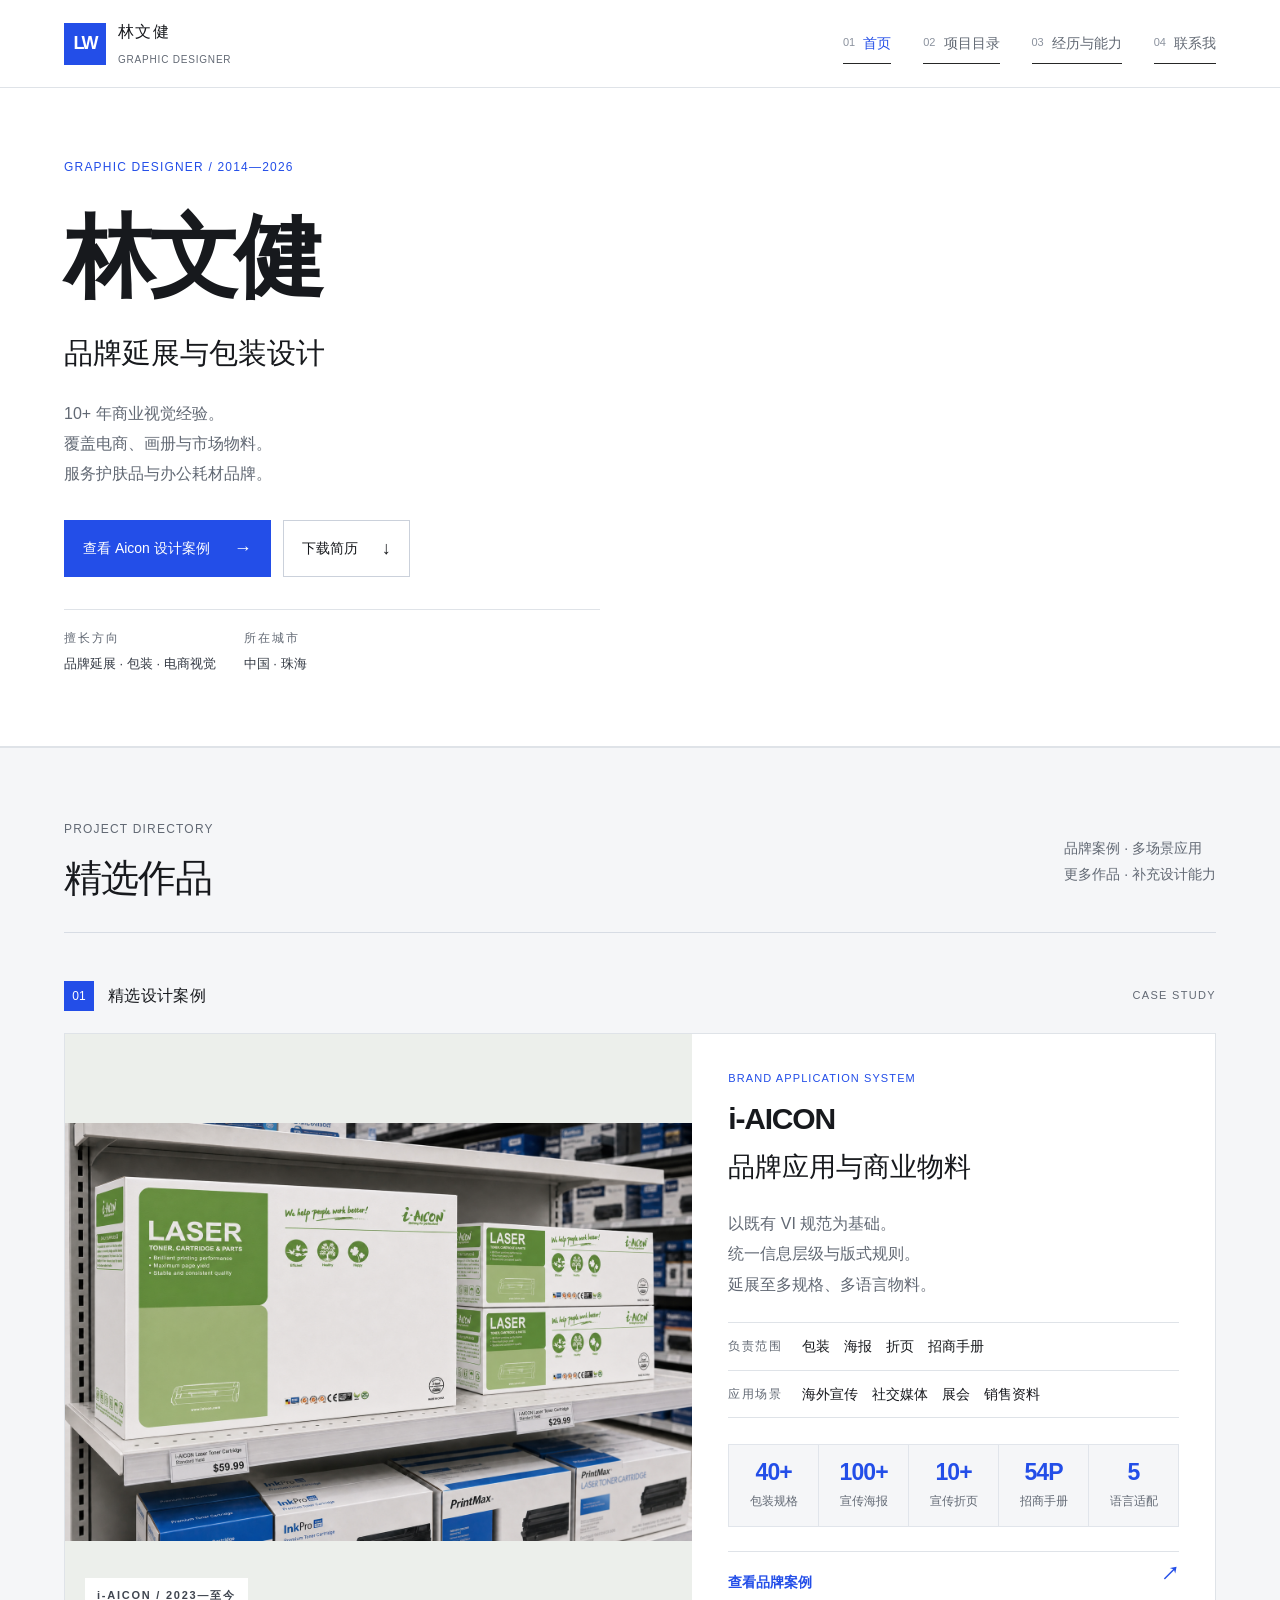
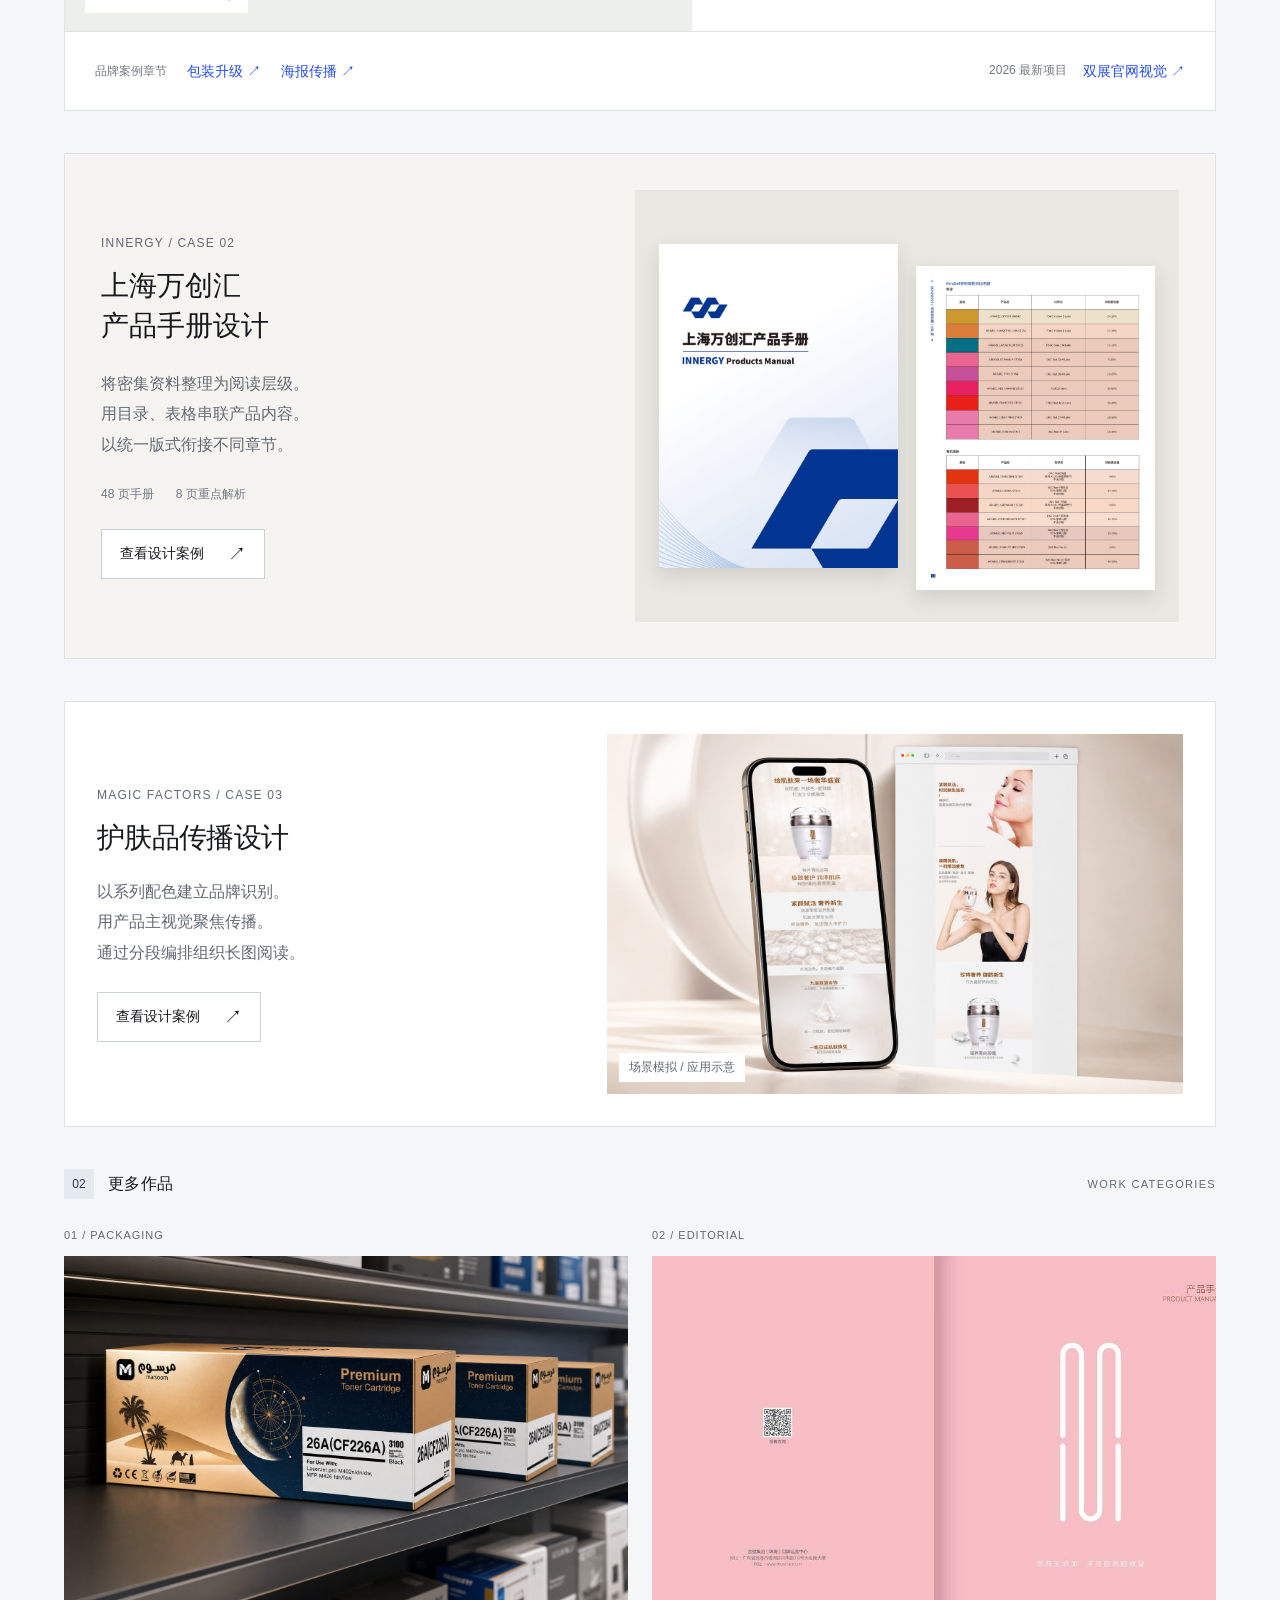
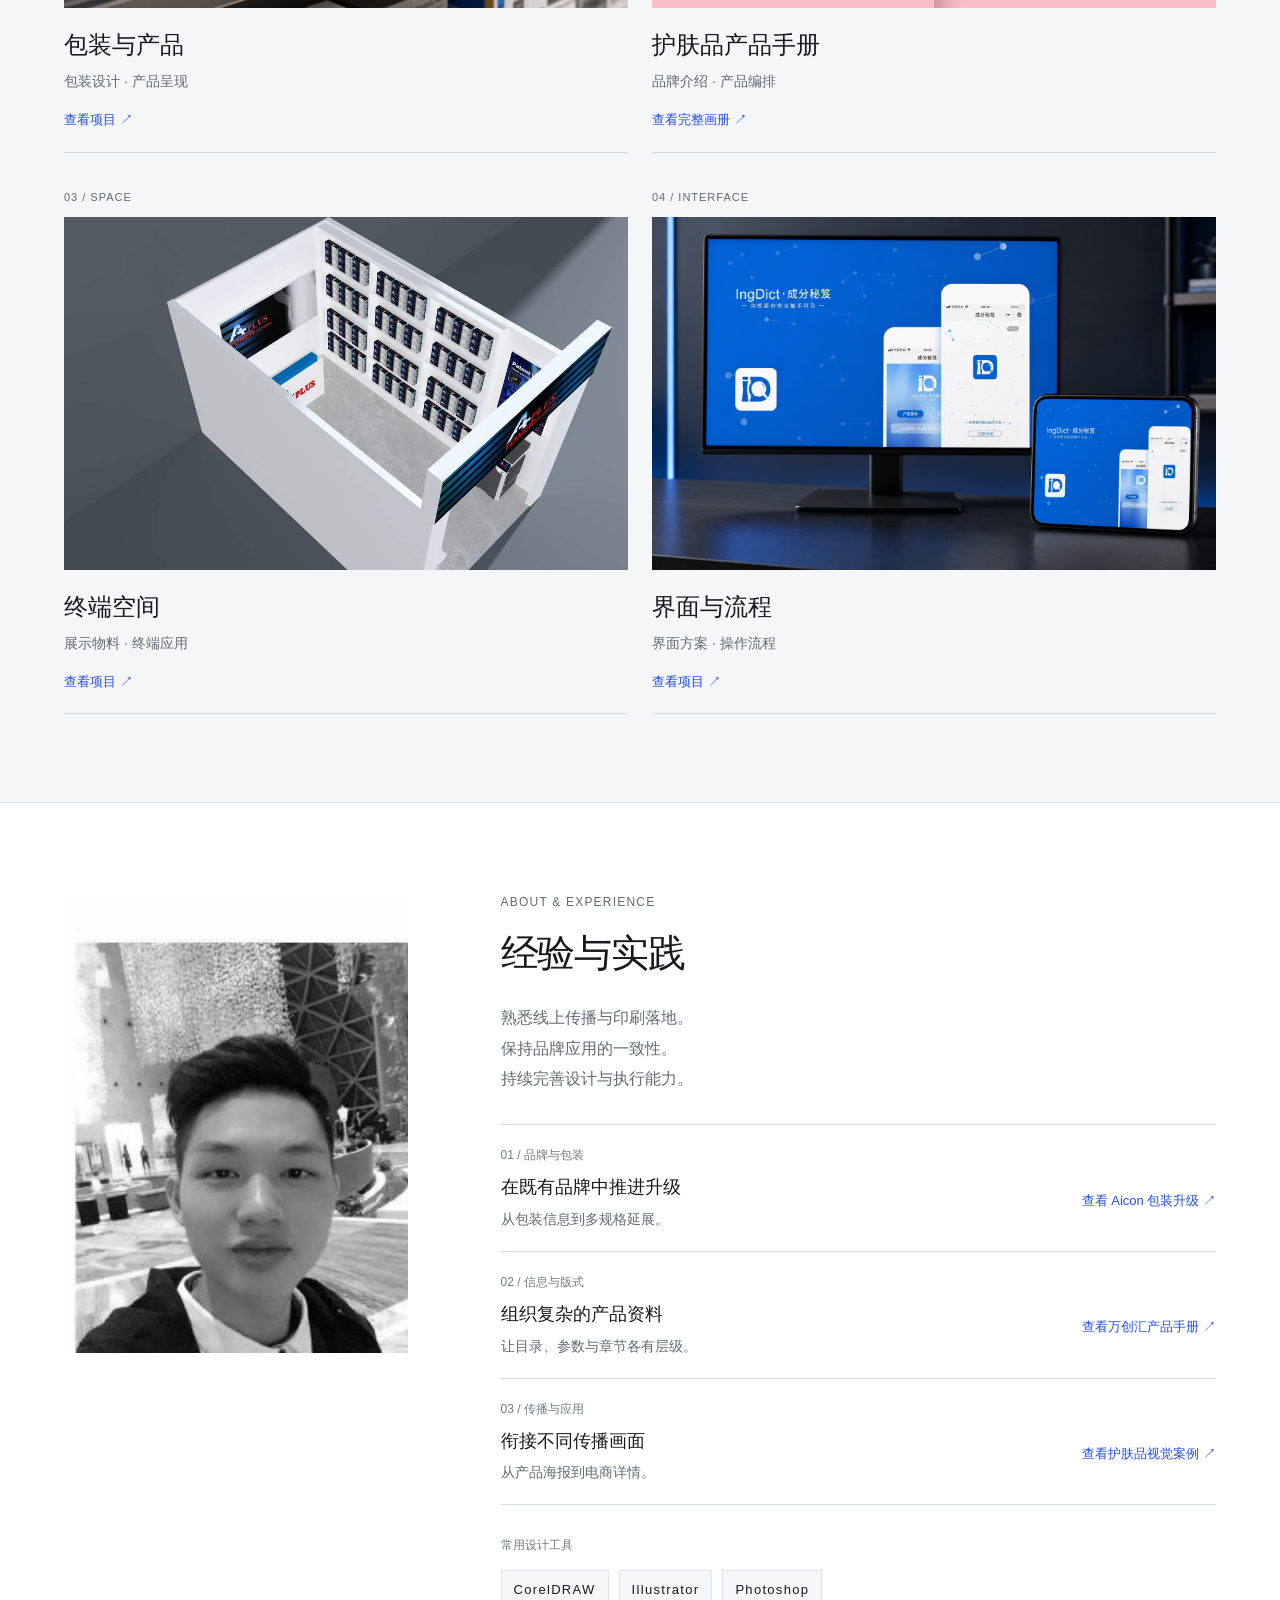
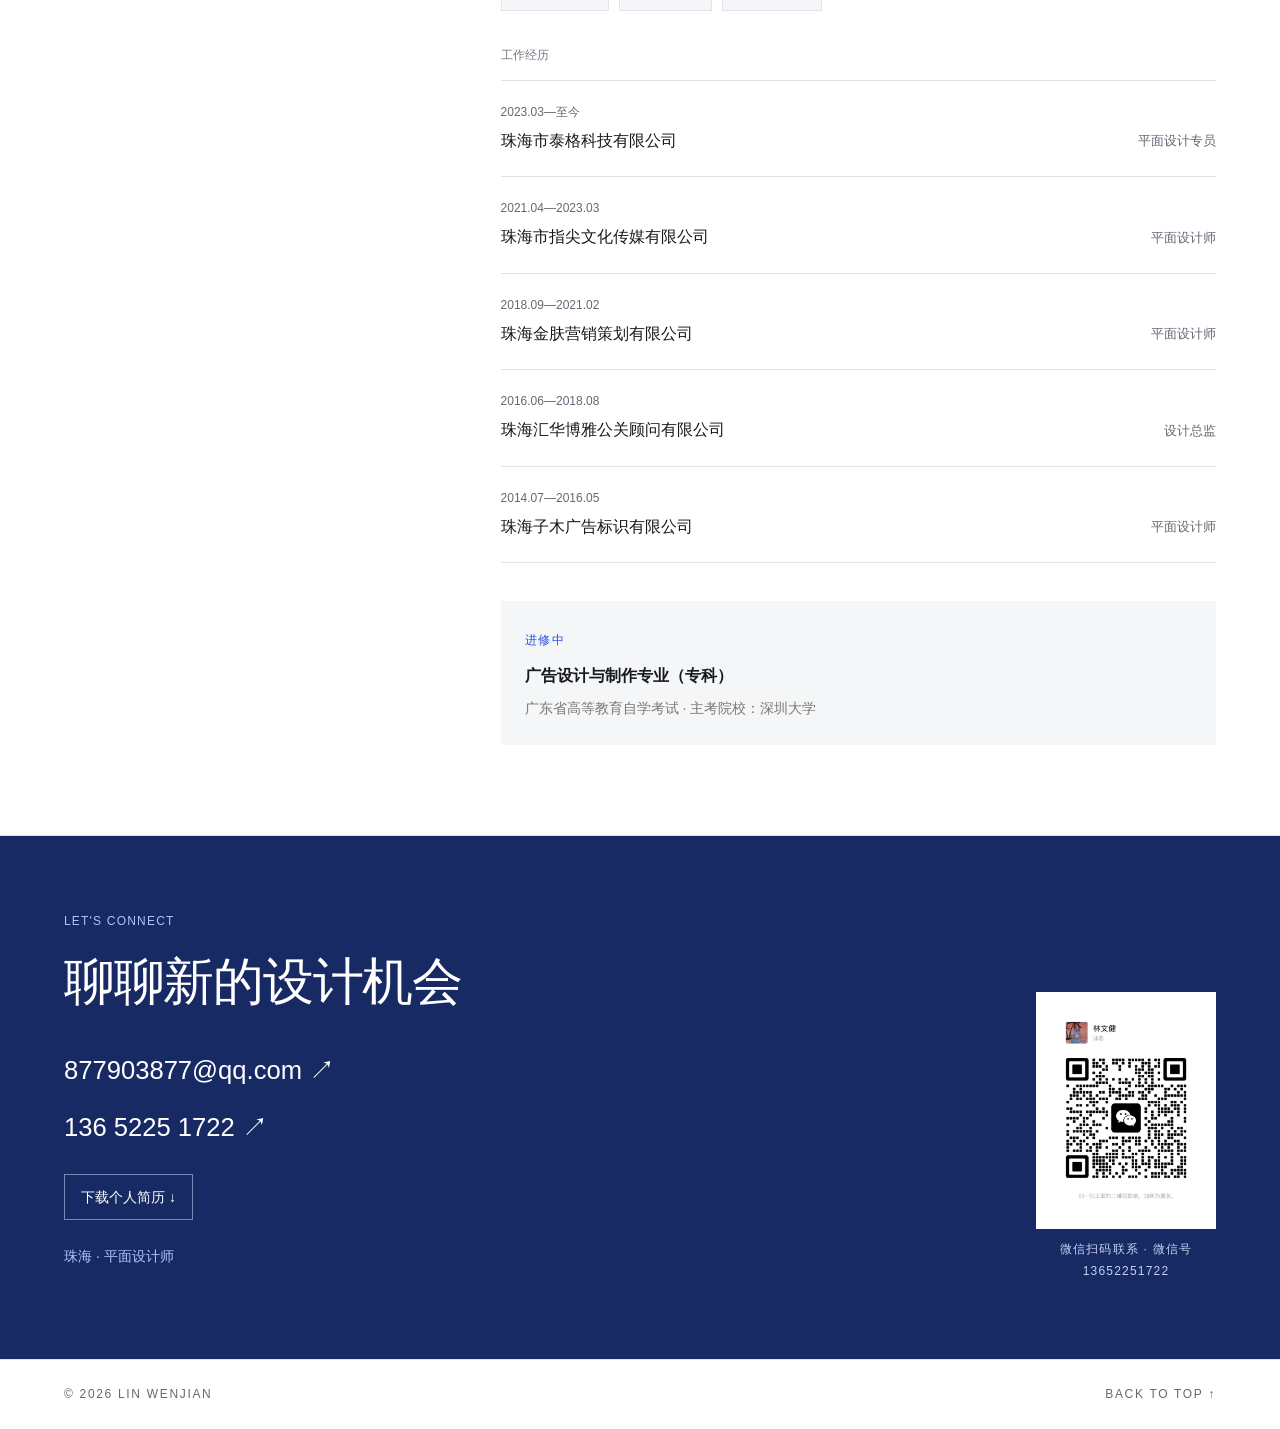
==== index.html @ a386d905 "Publish design portfolio for GitHub Pages" ====
<!doctype html>
<html lang="zh-CN">
<head>
  <meta charset="UTF-8" />
  <meta name="viewport" content="width=device-width,initial-scale=1" />
  <meta name="description" content="林文健，珠海平面设计师，专注品牌延展与包装，10+年商业视觉经验，覆盖电商、画册与市场物料。" />
  <title>林文健｜平面设计师作品集</title>
  <link rel="stylesheet" href="styles.css" />
  <link rel="stylesheet" href="gallery-fix.css" />
  <link rel="stylesheet" href="spacing.css" />
  <link rel="stylesheet" href="aicon-case.css" />
  <link rel="stylesheet" href="redesign.css" />
  <link rel="stylesheet" href="typography.css" />
  <link rel="stylesheet" href="comparison.css" />
  <link rel="stylesheet" href="case-hierarchy.css" />
</head>
<body>
  <div class="site-loader" aria-hidden="true"><div><span>LIN WENJIAN / PORTFOLIO</span><strong>0%</strong><i></i></div></div>
  <div class="scroll-progress" aria-hidden="true"></div>
  <aside class="rail">
    <a class="identity" href="#top"><b>LW</b><span>林文健<small>GRAPHIC DESIGNER</small></span></a>
    <nav aria-label="主导航">
      <a href="#featured"><i>01</i>首页</a>
      <a href="#projects"><i>02</i>项目目录</a>
      <a href="#about"><i>03</i>经历与能力</a>
      <a href="#contact"><i>04</i>联系我</a>
    </nav>
    <div class="rail-foot">
      <p>珠海 · 10+年商业视觉经验<br />品牌延展 / 包装 / 电商 / 画册</p>
      <a href="mailto:877903877@qq.com">GET IN TOUCH ↗</a>
    </div>
  </aside>

  <main id="top">
    <header class="topbar"><span>PORTFOLIO / 2026</span><span><i></i>AVAILABLE IN ZHUHAI</span></header>

    <section class="featured featured-reserved" id="featured">
      <div class="intro">
        <p class="eyebrow">GRAPHIC DESIGNER / 2014—2026</p>
        <h1>林文健</h1>
        <h2>品牌延展与包装设计</h2>
        <p class="summary"><span class="copy-line">10+ 年商业视觉经验。</span><span class="copy-line">覆盖电商、画册与市场物料。</span><span class="copy-line">服务护肤品与办公耗材品牌。</span></p>
        <div class="intro-actions"><button type="button" class="intro-action primary" data-open-aicon>查看 Aicon 设计案例 <i>→</i></button><a class="intro-action" href="assets/profile/林文健简历.pdf" download>下载简历 <i>↓</i></a></div>
        <div class="intro-meta"><div><span>擅长方向</span>品牌延展 · 包装 · 电商视觉</div><div><span>所在城市</span>中国 · 珠海</div></div>
      </div>
      <div class="hero-reserved" aria-hidden="true"></div>
    </section>

    <section class="project-directory" id="projects">
      <div class="directory-head"><div><p class="eyebrow">PROJECT DIRECTORY</p><h2>精选作品</h2></div><p><span class="copy-line">品牌案例 · 多场景应用</span><span class="copy-line">更多作品 · 补充设计能力</span></p></div>
      <div class="portfolio-level case-level"><span>01</span><div><b>精选设计案例</b><p>从项目背景、负责范围到最终成果，完整呈现长期品牌视觉工作。</p></div><i>CASE STUDY</i></div>
      <section class="aicon-case-group" aria-label="i-AICON 品牌应用与商业物料"><article class="aicon-feature gallery-trigger" data-project="aicon" tabindex="0" role="button" aria-label="查看 i-AICON 品牌商业视觉延展完整案例">
        <div class="aicon-visual">
          <img src="assets/projects/aicon/01-toner-render.png" alt="i-AICON 硒鼓包装升级效果图" />
          <span>i-AICON / 2023—至今</span>
        </div>
        <div class="aicon-copy">
          <p class="eyebrow">BRAND APPLICATION SYSTEM</p>
          <h3><span class="case-brand-name">i-AICON</span><span class="case-title-line">品牌应用与商业物料</span></h3>
          <p class="aicon-lead"><span class="copy-line">以既有 VI 规范为基础。</span><span class="copy-line">统一信息层级与版式规则。</span><span class="copy-line">延展至多规格、多语言物料。</span></p>
          <dl class="aicon-role">
            <div><dt>负责范围</dt><dd><span class="text-item">包装</span><span class="text-item">海报</span><span class="text-item">折页</span><span class="text-item">招商手册</span></dd></div>
            <div><dt>应用场景</dt><dd><span class="text-item">海外宣传</span><span class="text-item">社交媒体</span><span class="text-item">展会</span><span class="text-item">销售资料</span></dd></div>
          </dl>
          <div class="aicon-metrics">
            <div><strong>40+</strong><span>包装规格</span></div>
            <div><strong>100+</strong><span>宣传海报</span></div>
            <div><strong>10+</strong><span>宣传折页</span></div>
            <div><strong>54P</strong><span>招商手册</span></div>
            <div><strong>5</strong><span>语言适配</span></div>
          </div>
          <b class="aicon-enter">查看品牌案例 <i>↗</i></b>
        </div>
      </article>
      <div class="aicon-case-shortcuts"><div><span>品牌案例章节</span><button type="button" data-aicon-chapter="case-upgrade">包装升级 ↗</button><button type="button" data-aicon-chapter="case-poster">海报传播 ↗</button></div><button type="button" class="aicon-latest" data-open-exhibition><span>2026 最新项目</span><strong>双展官网视觉 ↗</strong></button></div></section>
      <article class="editorial-feature"><div><p class="eyebrow">INNERGY / CASE 02</p><h3><span>上海万创汇</span><span>产品手册设计</span></h3><p><span class="copy-line">将密集资料整理为阅读层级。</span><span class="copy-line">用目录、表格串联产品内容。</span><span class="copy-line">以统一版式衔接不同章节。</span></p><div class="editorial-feature-meta"><span>48 页手册</span><span>8 页重点解析</span></div><button type="button" class="intro-action" data-open-wanchuanghui>查看设计案例 <i>↗</i></button></div><button type="button" class="editorial-feature-art" data-open-wanchuanghui aria-label="查看上海万创汇产品手册设计案例"><img src="assets/projects/catalog/wanchuanghui/page-01.jpg" alt="上海万创汇产品手册封面" loading="lazy" /><img src="assets/projects/catalog/wanchuanghui/page-14.jpg" alt="上海万创汇产品手册的色粉资料表格内页" loading="lazy" /></button></article>
      <article class="beauty-feature"><div><p class="eyebrow">MAGIC FACTORS / CASE 03</p><h3>护肤品传播设计</h3><p><span class="copy-line">以系列配色建立品牌识别。</span><span class="copy-line">用产品主视觉聚焦传播。</span><span class="copy-line">通过分段编排组织长图阅读。</span></p><button type="button" class="intro-action" data-open-beauty>查看设计案例 <i>↗</i></button></div><button type="button" class="beauty-feature-image" data-open-beauty aria-label="查看护肤品案例"><img src="assets/projects/beauty-detail/beauty-detail-scene-01.png" alt="护肤品详情页场景模拟" loading="lazy" width="1586" height="992" /><span>场景模拟 / 应用示意</span></button></article>
      <div class="portfolio-level category-level"><span>02</span><div><b>更多作品</b><p>按主要业务能力快速浏览；每个入口仅展示相关代表原稿与延展。</p></div><i>WORK CATEGORIES</i></div>
      <div class="directory-grid">
        <article class="directory-card scene-cover gallery-trigger" data-project="packagingProduct" tabindex="0" aria-label="查看包装与产品视觉代表作品"><span>01 / PACKAGING</span><img src="assets/projects/packaging/packaging-scene-01.png" alt="包装设计零售货架场景模拟" /><div><h3>包装与产品</h3><p>包装设计 · 产品呈现</p><b>查看项目 ↗</b></div></article>
        <article class="directory-card gallery-trigger" data-project="editorialBeauty" tabindex="0" aria-label="查看护肤品产品手册"><span>02 / EDITORIAL</span><img src="assets/projects/catalog/manual-01.jpg" alt="护肤品产品手册封面" loading="lazy" /><div><h3>护肤品产品手册</h3><p>品牌介绍 · 产品编排</p><b>查看完整画册 ↗</b></div></article>
        <article class="directory-card gallery-trigger supplemental" data-project="terminalSpace" tabindex="0" aria-label="查看终端空间物料补充作品"><span>03 / SPACE</span><img src="assets/projects/space/space-01.jpg" alt="终端空间物料项目封面" /><div><h3>终端空间</h3><p>展示物料 · 终端应用</p><b>查看项目 ↗</b></div></article>
        <article class="directory-card scene-cover gallery-trigger supplemental" data-project="interfaceFlow" tabindex="0" aria-label="查看界面与流程展示补充作品"><span>04 / INTERFACE</span><img src="assets/projects/ui/ui-scene-01.png" alt="界面设计电脑与手机设备场景模拟" /><div><h3>界面与流程</h3><p>界面方案 · 操作流程</p><b>查看项目 ↗</b></div></article>
      </div>
    </section>

    <section class="about" id="about">
      <div class="portrait" role="img" aria-label="林文健个人照片"></div>
      <div class="about-content"><p class="eyebrow">ABOUT & EXPERIENCE</p><h2>经验与实践</h2><p class="about-lead"><span class="copy-line">熟悉线上传播与印刷落地。</span><span class="copy-line">保持品牌应用的一致性。</span><span class="copy-line">持续完善设计与执行能力。</span></p>
        <div class="ability-evidence" aria-label="设计能力与案例"><button type="button" data-aicon-chapter="case-upgrade"><span>01 / 品牌与包装</span><strong>在既有品牌中推进升级</strong><p>从包装信息到多规格延展。</p><b>查看 Aicon 包装升级 ↗</b></button><button type="button" data-open-wanchuanghui><span>02 / 信息与版式</span><strong>组织复杂的产品资料</strong><p>让目录、参数与章节各有层级。</p><b>查看万创汇产品手册 ↗</b></button><button type="button" data-open-beauty><span>03 / 传播与应用</span><strong>衔接不同传播画面</strong><p>从产品海报到电商详情。</p><b>查看护肤品视觉案例 ↗</b></button></div><p class="experience-label">常用设计工具</p><div class="skills"><span>CorelDRAW</span><span>Illustrator</span><span>Photoshop</span></div>
        <p class="experience-label">工作经历</p><div class="timeline">
          <div><time>2023.03—至今</time><h3>珠海市泰格科技有限公司</h3><p>平面设计专员</p></div>
          <div><time>2021.04—2023.03</time><h3>珠海市指尖文化传媒有限公司</h3><p>平面设计师</p></div>
          <div><time>2018.09—2021.02</time><h3>珠海金肤营销策划有限公司</h3><p>平面设计师</p></div>
          <div><time>2016.06—2018.08</time><h3>珠海汇华博雅公关顾问有限公司</h3><p>设计总监</p></div>
          <div><time>2014.07—2016.05</time><h3>珠海子木广告标识有限公司</h3><p>平面设计师</p></div>
        </div>
        <div class="education"><span>进修中</span><h3>广告设计与制作专业（专科）</h3><p>广东省高等教育自学考试 · 主考院校：深圳大学</p></div>
      </div>
    </section>

    <section class="contact" id="contact"><div><p class="eyebrow">LET'S CONNECT</p><h2>聊聊新的设计机会</h2><div class="contact-actions"><a href="mailto:877903877@qq.com">877903877@qq.com ↗</a><a href="tel:13652251722">136 5225 1722 ↗</a><a class="resume-link" href="assets/profile/林文健简历.pdf" download>下载个人简历 ↓</a></div><p>珠海 · 平面设计师</p></div><figure><img src="assets/profile/wechat.jpg" alt="林文健微信二维码" loading="lazy" decoding="async" /><figcaption>微信扫码联系 · 微信号 13652251722</figcaption></figure></section>
    <footer><span>© 2026 LIN WENJIAN</span><a href="#top">BACK TO TOP ↑</a></footer>
  </main>

  <dialog class="beauty-study" aria-labelledby="beauty-title">
    <header class="beauty-toolbar"><span>CASE STUDY / 03</span><button type="button" data-close-beauty aria-label="关闭护肤品案例">关闭 ×</button></header>
    <div class="beauty-body">
      <div class="beauty-heading"><p class="eyebrow">MAGIC FACTORS / 丽典</p><h2 id="beauty-title">护肤品视觉设计</h2><p><span class="copy-line">护肤品系列视觉</span><span class="copy-line">产品海报 · 电商详情设计</span></p></div>
      <figure class="beauty-scene"><img src="assets/projects/beauty-detail/beauty-detail-scene-01.png" alt="丽典护肤品详情页在手机与网页中的应用示意" loading="lazy" width="1586" height="992" /><figcaption>应用示意 · 场景模拟，非实际上线截图</figcaption></figure>
      <section class="beauty-chapter"><div><span>01 / COMMUNICATION</span><h3>传播任务</h3></div><div><p>海报集中呈现产品、主题与品牌识别，让单个产品先被看见；详情页则把产品展示、成分信息与使用感受分段展开。</p><p>这个案例选取同品牌的海报与详情页作品，拆解两种载体的信息层级与视觉表达。</p><dl class="beauty-facts"><div><dt>作品范围</dt><dd>产品海报 / 电商详情页</dd></div><div><dt>展示重点</dt><dd>产品主视觉 / 系列识别 / 长图编排</dd></div></dl></div></section>
      <section class="beauty-chapter"><div><span>02 / VISUAL LANGUAGE</span><h3>系列识别</h3></div><div><p>两张海报都保留品牌标识、上方主题和下方产品主体。精华液以粉色、织物与柔和高光呈现；精华油则使用黄绿对比、油滴与植物元素。</p><p>统一的是阅读次序；变化的是背景色彩与辅助元素。产品始终占据画面的主要位置。</p></div></section>
      <div class="beauty-posters"><figure><button type="button" data-beauty-zoom="assets/projects/beauty-poster/beauty-poster-03.jpg" aria-label="放大查看精华液海报"><img src="assets/projects/beauty-poster/beauty-poster-03.jpg" alt="精华液海报：粉色背景、柔软织物与居中的产品" loading="lazy" width="1200" height="1800" /></button><figcaption>九肽肌底修护精华液 · 海报原稿 ↗</figcaption></figure><figure><button type="button" data-beauty-zoom="assets/projects/beauty-poster/beauty-poster-05.jpg" aria-label="放大查看精华油海报"><img src="assets/projects/beauty-poster/beauty-poster-05.jpg" alt="精华油海报：黄绿配色、油滴与植物元素" loading="lazy" width="1200" height="1800" /></button><figcaption>绿榄精华油 · 海报原稿 ↗</figcaption></figure></div>
      <section class="beauty-chapter"><div><span>03 / READING FLOW</span><h3>阅读顺序</h3></div><div><p>面霜详情页从产品主视觉开始，依次展开成分、质地、人物与使用场景，最后回到产品。浅色背景贯穿页面，棕金色标题标记每段重点。</p><ol class="beauty-flow"><li><b>产品亮相</b><span>先建立产品与主题印象</span></li><li><b>信息展开</b><span>用独立段落承接成分与质地内容</span></li><li><b>场景切换</b><span>人物画面调节长图阅读节奏</span></li><li><b>产品收尾</b><span>回到包装与品牌识别</span></li></ol></div></section>
      <details class="beauty-detail"><summary>展开完整详情页原稿 <span>点击展开 / 收起 ↓</span></summary><img src="assets/projects/beauty-detail/beauty-detail-01.jpg" alt="面霜详情页完整原稿，从产品首屏到成分、人物与产品收尾" loading="lazy" width="1200" height="11760" /></details>
      <div class="beauty-end"><p>继续查看这一系列的其他海报与详情页。</p><div><button type="button" class="intro-action primary" data-project="beautyCommerce">浏览全部原稿 ↗</button><button type="button" class="intro-action" data-close-beauty>返回作品集</button></div></div>
    </div>
  </dialog>
  <dialog class="wanchuanghui-study" aria-labelledby="wanchuanghui-title">
    <header class="wc-toolbar"><span>INNERGY / CASE 02</span><button type="button" data-close-wanchuanghui aria-label="关闭万创汇画册案例">关闭 ×</button></header>
    <div class="wc-body">
      <div class="wc-intro"><div><p class="eyebrow">EDITORIAL DESIGN / 2026</p><h2 id="wanchuanghui-title"><span>上海万创汇</span><span>产品手册设计</span></h2><p><span class="copy-line">48 页，承载不同供应商资料。</span><span class="copy-line">从目录定位，到产品信息查阅。</span><span class="copy-line">让内容密集，阅读仍有秩序。</span></p><dl class="wc-facts"><div><dt>内容类型</dt><dd>公司介绍 · 原料与产品资料</dd></div><div><dt>案例重点</dt><dd>信息层级 · 表格编排 · 章节衔接</dd></div></dl></div><figure><button type="button" data-editorial-zoom="assets/projects/catalog/wanchuanghui/page-01.jpg" aria-label="放大查看封面与手册识别"><img src="assets/projects/catalog/wanchuanghui/page-01.jpg" alt="上海万创汇产品手册：封面与手册识别" loading="lazy" /></button><figcaption><span>PDF 01</span><b>封面与手册识别</b><span aria-hidden="true">↗</span></figcaption></figure></div>
      <nav class="wc-nav" aria-label="万创汇案例章节"><button type="button" data-wc-section="wc-structure">01 目录组织</button><button type="button" data-wc-section="wc-tables">02 表格编排</button><button type="button" data-wc-section="wc-continuity">03 章节衔接</button></nav>
      <section class="wc-chapter" id="wc-structure"><div class="wc-chapter-copy"><div><span>01 / STRUCTURE</span><h3>先定位，再阅读</h3></div><p><span class="copy-line">公司介绍建立业务背景。</span><span class="copy-line">目录按供应商划分内容。</span><span class="copy-line">名称、说明与页码各有层级。</span></p></div><div class="wc-page-grid"><figure><button type="button" data-editorial-zoom="assets/projects/catalog/wanchuanghui/page-02.jpg" aria-label="放大查看公司介绍"><img src="assets/projects/catalog/wanchuanghui/page-02.jpg" alt="上海万创汇产品手册：公司介绍" loading="lazy" /></button><figcaption><span>PDF 02</span><b>公司介绍</b><span aria-hidden="true">↗</span></figcaption></figure><figure><button type="button" data-editorial-zoom="assets/projects/catalog/wanchuanghui/page-03.jpg" aria-label="放大查看目录与页码索引"><img src="assets/projects/catalog/wanchuanghui/page-03.jpg" alt="上海万创汇产品手册：目录与页码索引" loading="lazy" /></button><figcaption><span>PDF 03</span><b>目录与页码索引</b><span aria-hidden="true">↗</span></figcaption></figure></div></section>
      <section class="wc-chapter" id="wc-tables"><div class="wc-chapter-copy"><div><span>02 / INFORMATION</span><h3>让参数易于比较</h3></div><p><span class="copy-line">以表格区分名称与产品说明。</span><span class="copy-line">用底色辅助识别行列。</span><span class="copy-line">色粉资料采用对应的颜色分组。</span></p></div><div class="wc-page-grid"><figure><button type="button" data-editorial-zoom="assets/projects/catalog/wanchuanghui/page-05.jpg" aria-label="放大查看产品名称、成分与介绍"><img src="assets/projects/catalog/wanchuanghui/page-05.jpg" alt="上海万创汇产品手册：产品名称、成分与介绍" loading="lazy" /></button><figcaption><span>PDF 05</span><b>产品名称、成分与介绍</b><span aria-hidden="true">↗</span></figcaption></figure><figure><button type="button" data-editorial-zoom="assets/projects/catalog/wanchuanghui/page-14.jpg" aria-label="放大查看色粉资料与颜色分组"><img src="assets/projects/catalog/wanchuanghui/page-14.jpg" alt="上海万创汇产品手册：色粉资料与颜色分组" loading="lazy" /></button><figcaption><span>PDF 14</span><b>色粉资料与颜色分组</b><span aria-hidden="true">↗</span></figcaption></figure></div></section>
      <section class="wc-chapter" id="wc-continuity"><div class="wc-chapter-copy"><div><span>03 / CONTINUITY</span><h3>统一中保留差异</h3></div><p><span class="copy-line">章节引入页保留品牌差异。</span><span class="copy-line">侧边标识提示当前供应商。</span><span class="copy-line">资料页回到一致的表格结构。</span></p></div><div class="wc-page-grid"><figure><button type="button" data-editorial-zoom="assets/projects/catalog/wanchuanghui/page-28.jpg" aria-label="放大查看鲜可品牌引入页"><img src="assets/projects/catalog/wanchuanghui/page-28.jpg" alt="上海万创汇产品手册：鲜可品牌引入页" loading="lazy" /></button><figcaption><span>PDF 28</span><b>鲜可品牌引入页</b><span aria-hidden="true">↗</span></figcaption></figure><figure><button type="button" data-editorial-zoom="assets/projects/catalog/wanchuanghui/page-36.jpg" aria-label="放大查看天赐品牌引入页"><img src="assets/projects/catalog/wanchuanghui/page-36.jpg" alt="上海万创汇产品手册：天赐品牌引入页" loading="lazy" /></button><figcaption><span>PDF 36</span><b>天赐品牌引入页</b><span aria-hidden="true">↗</span></figcaption></figure></div><div class="wc-detail-row"><figure><button type="button" data-editorial-zoom="assets/projects/catalog/wanchuanghui/page-43.jpg" aria-label="放大查看跨章节的资料编排"><img src="assets/projects/catalog/wanchuanghui/page-43.jpg" alt="上海万创汇产品手册：跨章节的资料编排" loading="lazy" /></button><figcaption><span>PDF 43</span><b>跨章节的资料编排</b><span aria-hidden="true">↗</span></figcaption></figure><div><p class="eyebrow">DESIGN CAPABILITY</p><h3>从单页到整本</h3><p><span class="copy-line">组织多来源的信息内容。</span><span class="copy-line">区分展示页与查询页。</span><span class="copy-line">保持长篇资料的阅读连续性。</span></p></div></div></section>
      <footer class="wc-end"><div><p>以上为 8 个代表页面。</p><span>完整手册保留原 PDF 的 48 页顺序。</span></div><div><button type="button" class="intro-action primary" data-project="editorialWanchuanghui">浏览完整 48 页 ↗</button><button type="button" class="intro-action" data-close-wanchuanghui>返回作品集</button></div></footer>
    </div>
  </dialog>
  <dialog class="lightbox"><button aria-label="关闭大图">×</button><img alt="作品大图预览" /></dialog>
  <dialog class="aicon-study" aria-labelledby="aicon-study-title">
    <header class="study-topbar">
      <div><span>CASE STUDY 01</span><b id="aicon-study-title">i-AICON / BRAND APPLICATION SYSTEM</b></div>
      <div class="study-progress"><i></i></div>
      <button class="study-close" aria-label="关闭 Aicon 案例">×</button>
    </header>
    <div class="study-scroll">
      <aside class="study-nav" aria-label="Aicon 案例章节">
        <p>PROJECT INDEX</p>
        <button class="active" data-target="case-overview"><i>01</i>项目概览</button>
        <button data-target="case-upgrade"><i>02</i>包装升级</button>
        <button data-target="case-packaging"><i>03</i>包装系统</button>
        <button data-target="case-poster"><i>04</i>海报传播</button>
        <button data-target="case-collateral"><i>05</i>销售物料</button>
        <button data-target="case-manual"><i>06</i>招商手册</button>
        <button data-target="case-exhibition"><i>07</i>2026 双展视觉</button>
        <button data-target="case-summary"><i>08</i>项目成果</button>
      </aside>
      <div class="study-content">
        <section class="study-hero study-hero--text case-section" id="case-overview">
          <div class="study-hero-copy">
            <p>2023.03—至今 · 长期品牌视觉维护</p>
            <h2>品牌应用与商业物料</h2>
            <p class="study-hero-lead">i-AICON 是办公耗材品牌。在既有 VI 规范基础上，我持续负责包装、海报、宣传折页与招商手册等物料。核心工作不是重做品牌，而是统一信息层级、建立可复用版式，并适配不同产品规格、语言和销售场景。</p>
            <div class="study-meta"><span>设计内容</span><b>包装升级 / 版式系统 / 海外宣传与销售物料</b><span>项目条件</span><b>既有 VI / 多规格 / 多语言 / 高频需求</b></div>
          </div>
          <div class="study-process"><span>WORKFLOW</span><ol><li>零散高频需求</li><li>统一信息与版式规则</li><li>延展至包装、宣传与招商资料</li></ol></div>
          <div class="study-metrics">
            <div><strong data-value="40" data-suffix="+">0</strong><span>包装规格</span></div>
            <div><strong data-value="100" data-suffix="+">0</strong><span>宣传海报</span></div>
            <div><strong data-value="10" data-suffix="+">0</strong><span>宣传折页</span></div>
            <div><strong data-value="54" data-suffix="P">0</strong><span>招商手册</span></div>
            <div><strong data-value="5" data-suffix="种">0</strong><span>语言适配</span></div>
          </div>
        </section>

        <section class="case-section study-section" id="case-upgrade">
          <div class="chapter-head"><span>02 / PACKAGING UPGRADE</span><h2>包装升级</h2><p>在不改变既有品牌识别的前提下，重新整理产品类别、核心卖点、认证信息与安装说明，让同一结构可以继续适配不同型号和尺寸。</p></div>
          <div class="comparison-panel">
            <div class="comparison-toolbar"><div><span class="comparison-kicker">DESIGN EVOLUTION</span><h3>包装展开 · 新旧对照</h3></div><div class="comparison-presets" role="group" aria-label="展开图显示方式"><button type="button" data-compare-value="100" aria-pressed="false">旧版</button><button type="button" data-compare-value="50" aria-pressed="true">对比</button><button type="button" data-compare-value="0" aria-pressed="false">新版</button></div></div>
            <div class="comparison" style="--split:50%">
              <div class="comparison-sheet comparison-old"><img src="assets/projects/aicon/03-old-flat.jpg" alt="旧版包装展开图" loading="lazy" width="2356" height="892" /></div>
              <div class="comparison-new"><div class="comparison-sheet"><img src="assets/projects/aicon/04-toner-flat.jpg" alt="新版包装展开图" loading="lazy" width="2299" height="844" /></div></div>
              <span class="compare-label old"><i></i>旧版 <small>BEFORE</small></span><span class="compare-label new"><i></i>新版 <small>AFTER</small></span>
              <i class="compare-line" aria-hidden="true"><span class="compare-handle"><b>‹</b><em></em><b>›</b></span></i>
              <input type="range" min="0" max="100" value="50" step="1" aria-label="拖动比较新旧包装展开图" aria-valuetext="左侧旧版 50%，右侧新版 50%" aria-describedby="comparison-help" />
            </div>
            <div class="comparison-footer"><p id="comparison-help"><span aria-hidden="true">↔</span> 左右拖动，查看设计变化</p><div><button type="button" data-exhibition-zoom="assets/projects/aicon/03-old-flat.jpg" aria-label="放大旧版包装原稿"><span>旧版原稿 ↗</span><img src="assets/projects/aicon/03-old-flat.jpg" alt="旧版包装展开图" hidden /></button><button type="button" data-exhibition-zoom="assets/projects/aicon/04-toner-flat.jpg" aria-label="放大新版包装原稿"><span>新版原稿 ↗</span><img src="assets/projects/aicon/04-toner-flat.jpg" alt="新版包装展开图" hidden /></button></div></div>
          </div>
          <ul class="upgrade-points reveal-case"><li><b>保留</b><span>品牌绿、Logo 与核心识别。</span></li><li><b>调整</b><span>将产品类别、卖点、认证与安装信息划分为稳定区域。</span></li><li><b>延展</b><span>以同一信息骨架适配后续多规格包装。</span></li></ul>
        </section>

        <section class="case-section study-section" id="case-packaging">
          <div class="chapter-head"><span>03 / PACKAGING SYSTEM</span><h2>包装系统</h2><p>以硒鼓包装形成的绿色识别、信息区和认证区为基础，再根据容器形态与运输需求调整结构。以下只展示4类代表，不重复堆满40+规格。</p></div>
          <div class="packaging-grid">
            <article class="packaging-card reveal-case"><figure><img src="assets/projects/aicon/05-ink-render.png" alt="墨水包装应用示意" data-case-zoom /><figcaption><b>墨水包装</b><span>包装应用示意</span></figcaption></figure><button class="flat-preview" type="button"><img src="assets/projects/aicon/06-ink-flat.jpg" alt="墨水包装印刷展开图" data-case-zoom /><span>印刷展开 / 结构与信息落位</span><i>放大 ↗</i></button></article>
            <article class="packaging-card reveal-case"><figure><img src="assets/projects/aicon/07-bottle-render.png" alt="粉筒包装应用示意" data-case-zoom /><figcaption><b>粉筒包装</b><span>包装应用示意</span></figcaption></figure><button class="flat-preview" type="button"><img src="assets/projects/aicon/08-bottle-flat.jpg" alt="粉筒包装印刷展开图" data-case-zoom /><span>印刷展开 / 结构与信息落位</span><i>放大 ↗</i></button></article>
            <article class="packaging-card reveal-case"><figure><img src="assets/projects/aicon/09-ribbon-render.png" alt="色带包装应用示意" data-case-zoom /><figcaption><b>色带包装</b><span>包装应用示意</span></figcaption></figure><button class="flat-preview" type="button"><img src="assets/projects/aicon/09-ribbon-flat.jpg" alt="色带包装印刷展开图" data-case-zoom /><span>印刷展开 / 结构与信息落位</span><i>放大 ↗</i></button></article>
            <article class="packaging-card reveal-case"><figure><img src="assets/projects/aicon/10-carton-render.jpg" data-full="assets/projects/aicon/full/10-carton-render.jpg" alt="运输外箱包装应用示意" data-case-zoom /><figcaption><b>运输外箱</b><span>包装应用示意</span></figcaption></figure><button class="flat-preview" type="button"><img src="assets/projects/aicon/11-carton-flat.jpg" data-full="assets/projects/aicon/full/11-carton-flat.jpg" alt="运输外箱印刷展开图" data-case-zoom /><span>印刷展开 / 结构与信息落位</span><i>放大 ↗</i></button></article>
          </div>
        <button type="button" class="aicon-related-link" data-project="aiconProductVisuals">查看 Aicon 电商产品视觉 ↗</button>
        </section>

        <section class="case-section study-section" id="case-poster">
          <div class="chapter-head"><span>04 / POSTER SYSTEM</span><h2>海报传播</h2><p>针对高频型号宣传，将品牌标识、产品图、型号、卖点和联系信息固定为可复用结构；在统一基础上，再为节日和活动更换主题视觉。</p></div>
          <div class="case-featured-posters"><figure><button type="button" data-exhibition-zoom="assets/projects/aicon/featured-posters/print-more-lightbox.jpg" aria-label="放大展会灯箱原稿"><img src="assets/projects/aicon/featured-posters/print-more-lightbox.jpg" alt="PRINT MORE 展会灯箱原稿" width="4724" height="5906" loading="lazy" /></button><figcaption><b>展会灯箱 / PRINT MORE</b><p>通过纸张堆叠、产品与大字号信息建立远距离阅读重点。</p></figcaption></figure><figure><button type="button" data-exhibition-zoom="assets/projects/aicon/featured-posters/hp-series-launch.jpg" aria-label="放大产品海报原稿"><img src="assets/projects/aicon/featured-posters/hp-series-launch.jpg" alt="HP 系列产品海报原稿" width="2000" height="3000" loading="lazy" /></button><figcaption><b>新品传播 / HP SERIES</b><p>型号、上市提示、产品卖点与实物图构成清晰的信息顺序。</p></figcaption></figure></div><p class="poster-secondary-label">其他型号与活动海报</p>
          <div class="case-grid three">
            <figure class="reveal-case"><img src="assets/projects/aicon/12-poster-cf217.jpg" data-full="assets/projects/aicon/full/12-poster-cf217.jpg" alt="CF217型号海报" data-case-zoom /><figcaption><b>型号海报 A</b><span>固定信息层级</span></figcaption></figure>
            <figure class="reveal-case"><img src="assets/projects/aicon/13-poster-cf258.jpg" data-full="assets/projects/aicon/full/13-poster-cf258.jpg" alt="CF258型号海报" data-case-zoom /><figcaption><b>型号海报 B</b><span>同版式多型号延展</span></figcaption></figure>
            <figure class="reveal-case"><img src="assets/projects/aicon/14-poster-childrens.jpg" data-full="assets/projects/aicon/full/14-poster-childrens.jpg" alt="儿童节节日主题海报" data-case-zoom /><figcaption><b>节日主题</b><span>保留品牌识别</span></figcaption></figure>
          </div>
          <figure class="study-wide reveal-case"><img src="assets/projects/aicon/23-poster-unboxing-mockup.png" alt="Aicon活动海报在海外展会灯箱中的应用场景" data-case-zoom /><figcaption><b>活动海报场景模拟 / 应用示意</b><span>复用产品海报视觉</span></figcaption></figure>
        <button type="button" class="aicon-related-link" data-project="aiconMarketingArchive">浏览全部活动与节日海报 ↗</button>
        </section>

        <section class="case-section study-section" id="case-collateral">
          <div class="chapter-head"><span>05 / SALES COLLATERAL</span><h2>销售物料</h2><p>同一品牌下，信息容量从单页到异形折页变化。我根据产品介绍、认证资料和经销沟通场景重新组织版式，完成语言版本适配，并通过波浪异形裁切强化四折页的识别与阅读节奏。</p></div>
          <figure class="study-wide reveal-case leaflet-feature gallery-trigger" data-project="aiconLeafletFourfold" tabindex="0"><img src="assets/projects/aicon/26-fourfold-mockup.png" alt="Aicon异形四折页桌面印刷成品场景模拟" /><figcaption><b>异形四折页场景模拟 / 应用示意</b><span>波浪裁切 · 四段折线 · 点击查看正反面 ↗</span></figcaption></figure>
          <div class="leaflet-grid">
            <div class="leaflet-column">
              <figure class="reveal-case leaflet-group gallery-trigger" data-project="aiconLeafletCB" tabindex="0"><img src="assets/projects/aicon/15-leaflet-single-front.jpg" alt="CB435A产品单页正面" /><figcaption><b>产品单页</b><span>正反面信息分工 ↗</span></figcaption></figure>
              <figure class="reveal-case leaflet-group gallery-trigger" data-project="aiconLeafletVietnam" tabindex="0"><img src="assets/projects/aicon/22-leaflet-vietnam-front.jpg" alt="越南语产品单页正面" /><figcaption><b>越南语版本</b><span>语言适配 ↗</span></figcaption></figure>
            </div>
            <div class="leaflet-column">
              <figure class="reveal-case leaflet-group gallery-trigger" data-project="aiconLeafletTrifold" tabindex="0"><img src="assets/projects/aicon/16-leaflet-trifold-front.jpg" alt="三折页正面" /><figcaption><b>三折页</b><span>分栏与阅读顺序 ↗</span></figcaption></figure>
            </div>
          </div>
        <button type="button" class="aicon-related-link" data-project="aiconBrandSheets">查看品牌宣传单页 ↗</button>
        </section>

        <section class="case-section study-section" id="case-manual">
          <div class="chapter-head"><span>06 / PARTNERSHIP MANUAL</span><h2>招商手册</h2><p>54P 招商手册涵盖品牌介绍、合作优势、市场支持与全球业务。网站只保留5个代表页面，用来说明从封面到合作信息的阅读路径。</p></div>
          <div class="case-grid two manual-grid">
            <figure class="reveal-case"><img src="assets/projects/aicon/20-manual-01.jpg" alt="招商手册封面" data-case-zoom /><figcaption><b>封面</b><span>建立招商资料识别</span></figcaption></figure>
            <figure class="reveal-case"><img src="assets/projects/aicon/20-manual-10.jpg" alt="招商手册品牌内容页" data-case-zoom /><figcaption><b>品牌介绍</b><span>信息层级</span></figcaption></figure>
            <figure class="reveal-case"><img src="assets/projects/aicon/20-manual-15.jpg" alt="招商手册合作优势页" data-case-zoom /><figcaption><b>合作优势</b><span>卖点整理</span></figcaption></figure>
            <figure class="reveal-case"><img src="assets/projects/aicon/20-manual-20.jpg" alt="招商手册业务内容页" data-case-zoom /><figcaption><b>市场支持</b><span>业务内容</span></figcaption></figure>
            <figure class="reveal-case"><img src="assets/projects/aicon/20-manual-25.jpg" alt="招商手册全球合作页" data-case-zoom /><figcaption><b>全球合作</b><span>收束与行动信息</span></figcaption></figure>
          </div>
          <figure class="study-wide reveal-case manual-scene"><img src="assets/projects/aicon/24-manual-meeting-mockup.png" alt="A4竖版Aicon招商手册用于展会洽谈的场景" loading="lazy" decoding="async" data-case-zoom /><figcaption><b>A4 招商手册场景模拟 / 应用示意</b><span>复用手册原稿</span></figcaption></figure>
        </section>

        <section class="case-section study-section exhibition-chapter" id="case-exhibition"><div class="chapter-head"><span>07 / EXHIBITION CAMPAIGN · 2026</span><h2>双展官网视觉</h2><p>为公司 2026 年珠海展与广交会制作官网 Banner 及邀约海报。三张设计围绕双展主题、参展亮点与邀约信息展开，以品牌绿串联不同版式。</p></div><div class="exhibition-context"><div><b>应用场景</b><span>官网 Banner / 展会邀约</span></div><div><b>设计内容</b><span>主视觉合成 / 信息编排 / 系列延展</span></div><div><b>作品形式</b><span>两张横幅与一张邀约海报</span></div></div><div class="exhibition-originals"><figure><div class="exhibition-caption"><b>01 / 双展主 Banner</b><span>3000 × 975 px</span></div><button type="button" data-exhibition-zoom="assets/projects/aicon/exhibition-2026/dual-exhibition.jpg" aria-label="放大查看双展主 Banner"><img src="assets/projects/aicon/exhibition-2026/dual-exhibition.jpg" alt="双展主 Banner设计稿" width="3000" height="975" loading="lazy" /></button><figcaption>双展主题与展期并列，右侧以两地会展建筑和产品组合呼应参展内容。 <span>查看原图 ↗</span></figcaption></figure><figure><div class="exhibition-caption"><b>02 / 参展亮点 Banner</b><span>3360 × 787 px</span></div><button type="button" data-exhibition-zoom="assets/projects/aicon/exhibition-2026/exhibition-highlights.jpg" aria-label="放大查看参展亮点 Banner"><img src="assets/projects/aicon/exhibition-2026/exhibition-highlights.jpg" alt="参展亮点 Banner设计稿" width="3360" height="787" loading="lazy" /></button><figcaption>以展位效果图、人物与绿色曲线组织参展亮点，延续品牌视觉。 <span>查看原图 ↗</span></figcaption></figure><figure><div class="exhibition-caption"><b>03 / 双展邀约海报</b><span>3000 × 1687 px</span></div><button type="button" data-exhibition-zoom="assets/projects/aicon/exhibition-2026/exhibition-invitation.jpg" aria-label="放大查看双展邀约海报"><img src="assets/projects/aicon/exhibition-2026/exhibition-invitation.jpg" alt="双展邀约海报设计稿" width="3000" height="1687" loading="lazy" /></button><figcaption>以展会名称为核心层级，配合城市建筑与产品线稿呈现邀请信息。 <span>查看原图 ↗</span></figcaption></figure></div><p class="exhibition-note">设计稿展示：保留原稿中的日期、展位与文案；亮点图中的广交会展位标注为 Pending。</p></section>
        <section class="case-section study-summary" id="case-summary">
          <span>08 / PROJECT OUTCOMES</span><h2>持续延展的设计体系</h2>
          <p>这个项目体现的不是一次性风格创作，而是在既有品牌体系中持续解决真实需求：先明确规则，再完成高频物料，并保留足够弹性适配不同规格、语言与渠道。</p>
          <div><b>统一：包装与宣传物料使用更稳定的信息层级</b><b>延展：同一品牌语言覆盖包装、海报、折页与手册</b><b>适配：支持多规格、多语言与不同销售场景</b></div>
          <button class="study-back">返回作品目录 ↑</button>
        </section>
      </div>
    </div>
  </dialog>
  <dialog class="project-gallery">
    <header><div><p class="gallery-count" aria-live="polite" aria-atomic="true">PROJECT GALLERY</p><h2></h2><span class="gallery-description"></span></div><button class="gallery-close" aria-label="关闭项目详情">×</button></header>
    <div class="gallery-stage"><button class="gallery-prev" aria-label="上一张">←</button><img alt="项目延伸图片" /><button class="gallery-next" aria-label="下一张">→</button></div>
    <p class="gallery-guidance">点击图片放大 · 左右箭头翻页 · Esc 返回</p>
    <div class="gallery-thumbs" aria-label="项目图片缩略图"></div>
  </dialog>
  <dialog class="zoom-viewer" aria-label="作品细节放大查看">
    <div class="zoom-toolbar"><span>滚轮缩放 · 按住拖动查看细节</span><b class="zoom-level">100%</b><button class="zoom-reset">恢复</button><button class="zoom-close" aria-label="关闭放大查看">×</button></div>
    <div class="zoom-canvas"><img alt="作品细节放大查看" /></div>
  </dialog>
  <script src="script.js"></script>
  <script src="image-zoom.js"></script>
  <script src="v2.js"></script>
  <script src="beauty-case.js"></script>
  <script src="exhibition-case.js"></script>
  <script src="editorial-case.js"></script>
  <script src="comparison.js"></script>
</body>
</html>
---- styles.css ----
:root{--bg:#111211;--panel:#181918;--panel2:#20211f;--ink:#f2f0e9;--muted:#92938e;--line:#30312f;--lime:#c9f24a;--rail:270px}*{box-sizing:border-box}html{scroll-behavior:smooth}body{margin:0;background:var(--bg);color:var(--ink);font-family:Arial,"Microsoft YaHei","PingFang SC",sans-serif;-webkit-font-smoothing:antialiased}img{display:block;max-width:100%}a{color:inherit;text-decoration:none}.rail{position:fixed;inset:0 auto 0 0;width:var(--rail);padding:35px 30px 28px;border-right:1px solid var(--line);background:#0e0f0e;display:flex;flex-direction:column;z-index:20}.identity{display:flex;align-items:center;gap:13px}.identity>b{width:43px;height:43px;border:1px solid #555;display:grid;place-items:center;font-family:Georgia,serif;font-size:17px}.identity>span{font-size:14px;letter-spacing:.16em}.identity small{display:block;margin-top:5px;color:#777;font-size:8px;letter-spacing:.18em}.rail nav{margin-top:88px;display:grid}.rail nav a{display:grid;grid-template-columns:30px 1fr;padding:12px 0;border-bottom:1px solid #262726;color:#777;font-size:11px;letter-spacing:.08em}.rail nav a:hover{color:#fff}.rail nav i{font-style:normal;color:var(--lime)}.rail-foot{margin-top:auto}.rail-foot p{color:#777;font-size:10px;line-height:1.8}.rail-foot a{display:inline-block;margin-top:12px;padding-bottom:4px;border-bottom:1px solid var(--lime);font-size:10px;letter-spacing:.1em}main{margin-left:var(--rail);min-width:0}.topbar{height:78px;padding:0 44px;display:flex;align-items:center;justify-content:space-between;border-bottom:1px solid var(--line);color:#777;font-size:9px;letter-spacing:.16em}.topbar span:last-child{display:flex;align-items:center;gap:8px}.topbar i{width:7px;height:7px;border-radius:50%;background:var(--lime)}.featured{min-height:760px;display:grid;grid-template-columns:42% 58%;border-bottom:1px solid var(--line)}.intro{padding:70px 46px 42px;display:flex;flex-direction:column}.eyebrow{margin:0 0 25px;color:var(--lime);font-size:9px;letter-spacing:.22em;font-weight:700}.intro h1{margin:0;font:400 clamp(65px,7vw,118px)/.82 Georgia,serif;letter-spacing:-.07em}.intro h2{margin:30px 0 0;font-size:21px;font-weight:500;line-height:1.5}.summary{max-width:470px;margin:25px 0 0;color:var(--muted);font-size:13px;line-height:1.9}.intro-meta{margin-top:auto;padding-top:35px;border-top:1px solid var(--line);display:grid;grid-template-columns:1fr 1fr;gap:22px;font-size:11px}.intro-meta span{display:block;margin-bottom:9px;color:#696a66;font-size:8px;letter-spacing:.18em}.feature-cover{position:relative;margin:0;background:#261d12;display:grid;place-items:center;overflow:hidden}.feature-cover>img{width:100%;height:100%;object-fit:contain}.project-number{position:absolute;top:26px;left:28px;padding:8px 10px;background:var(--lime);color:#101110;font-size:9px;font-weight:800;letter-spacing:.1em}.feature-caption{position:absolute;left:0;right:0;bottom:0;padding:65px 28px 25px;background:linear-gradient(transparent,rgba(0,0,0,.85));display:flex;align-items:end;justify-content:space-between}.feature-caption h3{margin:0 0 7px;font:400 28px Georgia,serif}.feature-caption p{margin:0;color:#c8c8c4;font-size:10px;letter-spacing:.08em}.feature-caption button{width:46px;height:46px;border:1px solid #aaa;border-radius:50%;background:transparent;color:#fff;font-size:19px;cursor:pointer}.project-index,.archive,.about,.contact{padding:110px 45px}.section-title{display:flex;justify-content:space-between;align-items:end;margin-bottom:45px}.section-title h2,.archive-head h2,.about h2,.contact h2{margin:0;font:400 clamp(45px,5vw,76px)/1 Georgia,serif;letter-spacing:-.04em}.section-title>p{max-width:430px;color:var(--muted);font-size:12px;line-height:1.9}.project-grid{display:grid;grid-template-columns:1.15fr .85fr;gap:16px}.project-card{position:relative;background:var(--panel);overflow:hidden}.project-card.horizontal{grid-column:1/-1}.project-card>span{position:absolute;z-index:2;top:16px;left:16px;padding:8px 10px;background:#101110;font-size:8px;letter-spacing:.14em}.project-card img{width:100%;height:auto;object-fit:contain;background:#222}.project-card>div{padding:19px 20px 22px}.project-card h3{margin:0 0 6px;font:400 21px Georgia,serif}.project-card p{margin:0;color:var(--muted);font-size:10px;letter-spacing:.08em}.archive{border-top:1px solid var(--line);background:#0d0e0d}.archive-head{display:flex;align-items:end;justify-content:space-between;margin-bottom:35px}.archive-head>p{color:#686965;font-size:8px;letter-spacing:.17em}.filters{display:flex;gap:6px;flex-wrap:wrap;margin-bottom:28px}.filters button{padding:9px 13px;border:1px solid var(--line);background:transparent;color:#888;font-size:9px;cursor:pointer}.filters button.active,.filters button:hover{background:var(--lime);border-color:var(--lime);color:#111}.wall{display:grid;grid-template-columns:repeat(3,minmax(0,1fr));gap:12px;align-items:start}.tile{margin:0;background:var(--panel);border:1px solid #242524;cursor:zoom-in;position:relative;overflow:hidden}.tile.wide{grid-column:span 2}.tile.hidden{display:none}.tile img{width:100%;height:auto;object-fit:contain;background:#191a19}.tile figcaption{position:absolute;left:0;right:0;bottom:0;padding:50px 15px 13px;background:linear-gradient(transparent,rgba(0,0,0,.85));display:flex;justify-content:space-between;align-items:end;opacity:0;transition:.25s}.tile:hover figcaption{opacity:1}.tile b{font-size:11px}.tile figcaption span{color:#bbb;font-size:7px;letter-spacing:.14em}.about{display:grid;grid-template-columns:minmax(270px,.7fr) 1.3fr;gap:80px;background:#171817;border-top:1px solid var(--line)}.portrait{position:sticky;top:30px;aspect-ratio:3/4;background-image:url('assets/profile/resume-page.jpg');background-size:465%;background-position:4.5% 3%;background-repeat:no-repeat}.about h2{margin-bottom:25px}.about-lead{max-width:680px;color:var(--muted);font-size:13px;line-height:1.9}.skills{display:flex;gap:7px;flex-wrap:wrap;margin:35px 0 60px}.skills span{padding:10px 13px;border:1px solid var(--line);font-size:9px;letter-spacing:.1em}.timeline{border-top:1px solid var(--line)}.timeline>div{display:grid;grid-template-columns:150px 1fr auto;gap:18px;padding:21px 0;border-bottom:1px solid var(--line);align-items:center}.timeline time,.timeline p{color:#777;font-size:9px}.timeline h3{margin:0;font-size:12px;font-weight:500}.timeline p{margin:0}.education{margin-top:38px;padding:25px;border:1px solid var(--line)}.education>span{color:var(--lime);font-size:8px;letter-spacing:.15em}.education h3{margin:10px 0 7px;font-size:14px}.education p{margin:0;color:#777;font-size:10px}.contact{min-height:600px;display:grid;grid-template-columns:1fr 230px;gap:70px;align-items:center;border-top:1px solid var(--line)}.contact h2{font-size:clamp(56px,7vw,110px);margin-bottom:48px}.contact>div>a{font-size:clamp(25px,3.5vw,48px);border-bottom:1px solid #777}.contact>div>p:last-child{color:#777;font-size:10px}.contact figure{margin:0}.contact figure img{background:#fff}.contact figcaption{text-align:center;margin-top:10px;color:#777;font-size:9px;letter-spacing:.1em}footer{padding:26px 45px;border-top:1px solid var(--line);display:flex;justify-content:space-between;color:#666;font-size:8px;letter-spacing:.14em}.lightbox{width:min(94vw,1300px);max-height:94vh;border:0;padding:0;background:transparent;overflow:visible}.lightbox::backdrop{background:rgba(0,0,0,.96)}.lightbox img{max-height:92vh;margin:auto;object-fit:contain}.lightbox button{position:fixed;right:20px;top:15px;width:45px;height:45px;border:0;background:#fff;font-size:27px;cursor:pointer}
@media(max-width:950px){:root{--rail:0px}.rail{position:relative;width:auto;height:auto;padding:20px 22px}.rail nav,.rail-foot{display:none}main{margin:0}.featured{grid-template-columns:1fr}.intro{min-height:600px}.feature-cover{min-height:680px}.wall{grid-template-columns:1fr 1fr}.about{grid-template-columns:1fr}.portrait{position:relative;max-width:430px}.timeline>div{grid-template-columns:1fr}.contact{grid-template-columns:1fr}.contact figure{width:210px}}
@media(max-width:580px){.topbar{padding:0 20px}.featured{min-height:0}.intro{min-height:610px;padding:60px 22px 35px}.feature-cover{min-height:auto}.feature-cover>img{height:auto}.feature-caption{position:relative;padding:20px;background:#111}.project-index,.archive,.about,.contact{padding:80px 20px}.section-title{display:block}.section-title>p{margin-top:22px}.project-grid,.wall{grid-template-columns:1fr}.project-card.horizontal,.tile.wide{grid-column:auto}.archive-head{display:block}.archive-head>p{margin-top:15px}.tile figcaption{position:relative;opacity:1;padding:13px;background:#181918}.about{gap:45px}.contact{min-height:520px}.contact h2{font-size:52px}.contact>div>a{font-size:23px}footer{padding:24px 20px}}
@media(prefers-reduced-motion:reduce){html{scroll-behavior:auto}}
.project-gallery[open]{display:grid;grid-template-rows:96px minmax(0,1fr) 106px;overflow:hidden}.project-gallery>header{height:auto;min-height:0;padding:16px 28px}.gallery-stage{height:auto;min-height:0;overflow:hidden;padding:12px 18px;grid-template-columns:58px minmax(0,1fr) 58px}.gallery-stage img{display:block;width:100%;height:100%;max-width:100%;max-height:100%;object-fit:contain}.gallery-thumbs{height:auto;min-height:0;padding:10px 28px;align-items:center}.gallery-thumbs button{height:82px}.gallery-thumbs img{height:80px}@media(max-width:580px){.project-gallery[open]{grid-template-rows:104px minmax(0,1fr) 92px}.project-gallery>header{padding:14px 16px}.gallery-stage{height:auto;min-height:0;padding:6px;grid-template-columns:40px minmax(0,1fr) 40px}.gallery-thumbs{height:auto;padding:8px 14px}.gallery-thumbs button{height:72px}.gallery-thumbs img{height:70px}}
.project-index,.archive{display:none}.featured{grid-template-columns:1fr;min-height:720px}.featured .intro{max-width:1100px;min-height:720px}.feature-cover{display:none}.project-directory{padding:110px 45px;border-top:1px solid var(--line);background:#0d0e0d}.directory-head{display:flex;justify-content:space-between;align-items:end;margin-bottom:48px}.directory-head h2{margin:0;font:400 clamp(45px,5vw,76px)/1 Georgia,serif;letter-spacing:-.04em}.directory-head>p{max-width:430px;color:var(--muted);font-size:12px;line-height:1.9}.directory-grid{display:grid;grid-template-columns:repeat(2,minmax(0,1fr));gap:60px 18px}.directory-card{position:relative;cursor:pointer}.directory-card>span{position:absolute;z-index:2;top:14px;left:14px;padding:8px 10px;background:#101110;color:#fff;font-size:8px;letter-spacing:.14em}.directory-card img{width:100%;height:auto;object-fit:contain;background:var(--panel);border:1px solid #262725}.directory-card>div{display:grid;grid-template-columns:1fr auto;align-items:end;padding-top:15px}.directory-card h3{grid-column:1/3;margin:0 0 7px;font:400 22px Georgia,serif}.directory-card p{margin:0;color:var(--muted);font-size:10px;letter-spacing:.07em}.directory-card b{color:var(--lime);font-size:8px;letter-spacing:.13em}.directory-card:hover img{outline:1px solid var(--lime)}@media(max-width:700px){.project-directory{padding:80px 20px}.directory-head{display:block}.directory-head>p{margin-top:20px}.directory-grid{grid-template-columns:1fr;gap:50px}.featured .intro{min-height:620px}}
.view-project{float:right;color:var(--lime)}.gallery-trigger{cursor:pointer}.project-gallery{width:100vw;max-width:none;height:100vh;max-height:none;margin:0;border:0;padding:0;background:#0c0d0c;color:#fff}.project-gallery::backdrop{background:#0c0d0c}.project-gallery>header{height:110px;padding:24px 35px;border-bottom:1px solid var(--line);display:flex;justify-content:space-between;align-items:center}.project-gallery>header p{margin:0 0 6px;color:var(--lime);font-size:8px;letter-spacing:.18em}.project-gallery>header h2{margin:0 0 5px;font:400 25px Georgia,serif}.project-gallery>header span{color:#777;font-size:9px;letter-spacing:.08em}.gallery-close{width:46px;height:46px;border:1px solid #555;background:transparent;color:#fff;font-size:27px;cursor:pointer}.gallery-stage{height:calc(100vh - 220px);display:grid;grid-template-columns:65px 1fr 65px;align-items:center;padding:18px}.gallery-stage img{max-width:100%;max-height:100%;margin:auto;object-fit:contain}.gallery-prev,.gallery-next{width:46px;height:46px;border:1px solid #444;border-radius:50%;background:transparent;color:#fff;font-size:18px;cursor:pointer}.gallery-prev:hover,.gallery-next:hover{border-color:var(--lime);color:var(--lime)}.gallery-thumbs{height:110px;border-top:1px solid var(--line);display:flex;gap:8px;padding:12px 35px;overflow-x:auto}.gallery-thumbs button{flex:0 0 110px;padding:0;border:1px solid #333;background:#171817;cursor:pointer}.gallery-thumbs button.active{border-color:var(--lime)}.gallery-thumbs img{width:100%;height:82px;object-fit:contain}@media(max-width:580px){.project-gallery>header{height:120px;padding:18px}.gallery-stage{height:calc(100vh - 220px);grid-template-columns:42px 1fr 42px;padding:8px}.gallery-prev,.gallery-next{width:36px;height:36px}.gallery-thumbs{height:100px;padding:10px 18px}.gallery-thumbs button{flex-basis:90px}.gallery-thumbs img{height:72px}}
---- gallery-fix.css ----
.project-gallery[open]{display:grid;grid-template-rows:96px minmax(0,1fr) 106px;overflow:hidden}
.project-gallery>header{height:auto;min-height:0;padding:16px 28px}
.gallery-stage{height:auto;min-height:0;overflow:hidden;padding:12px 18px;grid-template-columns:58px minmax(0,1fr) 58px}
.gallery-stage img{display:block;justify-self:center;align-self:center;width:auto;height:auto;min-width:0;min-height:0;max-width:calc(100vw - 170px);max-height:calc(100vh - 250px);margin:0;object-fit:contain;object-position:center}
.gallery-stage img{cursor:zoom-in}
.gallery-thumbs{height:auto;min-height:0;padding:10px 28px;align-items:center;position:relative;inset:auto}
.gallery-thumbs button{height:82px;flex:0 0 110px}
.gallery-thumbs img{width:100%;height:80px;object-fit:contain}
@media(max-width:580px){
  .project-gallery[open]{grid-template-rows:104px minmax(0,1fr) 92px}
  .project-gallery>header{height:auto;padding:14px 16px}
  .gallery-stage{height:auto;min-height:0;padding:6px;grid-template-columns:40px minmax(0,1fr) 40px}
  .gallery-stage img{width:auto;height:auto;max-width:calc(100vw - 92px);max-height:calc(100vh - 230px)}
  .gallery-thumbs{height:auto;padding:8px 14px}
  .gallery-thumbs button{height:72px;flex-basis:90px}
  .gallery-thumbs img{height:70px}
}
.zoom-viewer:not([open]){display:none}.zoom-viewer[open]{position:fixed;inset:0;width:100vw;max-width:none;height:100vh;max-height:none;margin:0;padding:0;border:0;background:#050505;color:#fff;display:grid;grid-template-rows:62px minmax(0,1fr);overflow:hidden}.zoom-viewer::backdrop{background:#050505}
.directory-grid{gap:34px 16px}.directory-card img{width:100%;height:clamp(300px,32vw,520px);object-fit:cover;object-position:center;background:#181918}.directory-card>div{padding-top:12px}.directory-card h3{margin-bottom:5px}@media(max-width:700px){.directory-grid{gap:34px}.directory-card img{height:62vw;min-height:260px;max-height:430px}}
.directory-card[data-project="beautyDetail"] img{object-position:center top}
.directory-card{margin-bottom:200px}
.directory-grid{display:block;columns:2;column-gap:16px}.directory-card{display:inline-block;width:100%;margin:0 0 26px;break-inside:avoid;vertical-align:top}.directory-card img{width:100%;height:auto;min-height:0;max-height:none;object-fit:contain;object-position:center}.directory-card[data-project="beautyDetail"] img{object-position:center}@media(max-width:700px){.directory-grid{columns:1}.directory-card{margin-bottom:30px}.directory-card img{height:auto;min-height:0;max-height:none}}
.zoom-viewer{position:fixed;inset:0;z-index:1000;background:rgba(5,5,5,.98);display:grid;grid-template-rows:62px minmax(0,1fr);color:#fff}.zoom-viewer[hidden]{display:none}.zoom-toolbar{padding:0 22px;border-bottom:1px solid #333;display:flex;align-items:center;gap:18px}.zoom-toolbar>span{margin-right:auto;color:#888;font-size:10px;letter-spacing:.08em}.zoom-level{font-size:10px;color:var(--lime)}.zoom-toolbar button{height:36px;padding:0 14px;border:1px solid #444;background:transparent;color:#fff;cursor:pointer}.zoom-close{width:38px;padding:0!important;font-size:22px}.zoom-canvas{min-height:0;overflow:hidden;display:grid;place-items:center;cursor:grab;touch-action:none}.zoom-canvas.dragging{cursor:grabbing}.zoom-canvas img{max-width:90vw;max-height:calc(100vh - 100px);object-fit:contain;transform-origin:center center;user-select:none;-webkit-user-drag:none;will-change:transform}@media(max-width:580px){.zoom-toolbar>span{display:none}.zoom-toolbar{padding:0 12px}.zoom-canvas img{max-width:96vw;max-height:calc(100vh - 80px)}}
---- spacing.css ----
.directory-card{margin-bottom:200px}
@media(max-width:700px){.directory-card{margin-bottom:200px}}
---- aicon-case.css ----
.aicon-feature{display:grid;grid-template-columns:minmax(0,1.35fr) minmax(360px,.65fr);min-height:680px;margin:0 0 100px;border:1px solid #2d2e2c;background:#141514;cursor:pointer;overflow:hidden;transition:border-color .3s ease}
.aicon-feature:hover,.aicon-feature:focus-visible{border-color:var(--lime);outline:0}
.aicon-visual{position:relative;min-height:680px;background:#e9e9e4;overflow:hidden}
.aicon-visual img{width:100%;height:100%;object-fit:cover;filter:saturate(.92);transform:translate(var(--move-x,0),var(--move-y,0)) scale(1.035);transition:transform .35s ease,filter .3s ease}
.aicon-feature:hover .aicon-visual img{filter:saturate(1.04)}
.aicon-visual>span{position:absolute;left:22px;top:22px;padding:9px 12px;background:#0b0c0b;color:#fff;font-size:8px;font-weight:700;letter-spacing:.16em}
.aicon-copy{padding:54px 42px 40px;display:flex;flex-direction:column;min-width:0}
.aicon-copy h3{margin:0;font:400 clamp(42px,4.4vw,72px)/.98 Georgia,"Songti SC",serif;letter-spacing:-.045em}
.aicon-lead{margin:28px 0 30px;color:#a2a39e;font-size:12px;line-height:1.95}
.aicon-role{margin:0;border-top:1px solid #30312f}
.aicon-role>div{display:grid;grid-template-columns:74px 1fr;gap:14px;padding:14px 0;border-bottom:1px solid #30312f}
.aicon-role dt{color:#666762;font-size:8px;letter-spacing:.12em}.aicon-role dd{margin:0;color:#d2d2cd;font-size:10px;line-height:1.6}
.aicon-metrics{display:grid;grid-template-columns:repeat(5,1fr);gap:1px;margin:30px 0;background:#30312f;border:1px solid #30312f}
.aicon-metrics>div{padding:15px 8px;background:#111211;text-align:center}
.aicon-metrics strong{display:block;color:var(--lime);font:400 22px Georgia,serif}.aicon-metrics span{display:block;margin-top:6px;color:#747570;font-size:7px;letter-spacing:.08em;white-space:nowrap}
.aicon-enter{margin-top:auto;padding-top:24px;border-top:1px solid #30312f;color:#fff;font-size:9px;letter-spacing:.17em}.aicon-enter i{float:right;color:var(--lime);font-style:normal;font-size:18px;line-height:.5}
@media(max-width:1100px){.aicon-feature{grid-template-columns:1fr;min-height:0}.aicon-visual{min-height:0;aspect-ratio:16/9}.aicon-copy{min-height:560px}}
@media(max-width:700px){.aicon-feature{margin-bottom:70px}.aicon-visual{aspect-ratio:4/3}.aicon-copy{min-height:0;padding:38px 22px 30px}.aicon-copy h3{font-size:43px}.aicon-metrics{grid-template-columns:repeat(3,1fr)}.aicon-enter{margin-top:20px}}

/* Aicon case study */
.aicon-study{width:100vw;max-width:none;height:100vh;max-height:none;margin:0;padding:0;border:0;background:#0b0c0b;color:#f3f1ea;overflow:hidden}.aicon-study::backdrop{background:#0b0c0b}.aicon-study[open]{display:grid;grid-template-rows:66px minmax(0,1fr)}
.study-topbar{display:grid;grid-template-columns:auto minmax(120px,1fr) 44px;gap:28px;align-items:center;padding:0 24px;border-bottom:1px solid #2d2e2c;background:rgba(11,12,11,.96);z-index:5}.study-topbar>div:first-child{display:flex;gap:22px;align-items:center}.study-topbar span{color:var(--lime);font-size:8px;letter-spacing:.16em}.study-topbar b{font-size:9px;letter-spacing:.12em}.study-progress{height:1px;background:#30312f}.study-progress i{display:block;width:0;height:100%;background:var(--lime)}.study-close{width:42px;height:42px;border:1px solid #3a3b39;background:transparent;color:#fff;font-size:25px;cursor:pointer}.study-close:hover{border-color:var(--lime);color:var(--lime)}
.study-scroll{min-height:0;overflow-y:auto;scroll-behavior:smooth}.study-nav{position:fixed;z-index:4;left:0;top:66px;bottom:0;width:220px;padding:38px 25px;background:#0e0f0e;border-right:1px solid #292a28}.study-nav p{margin:0 0 26px;color:#595a56;font-size:7px;letter-spacing:.18em}.study-nav button{width:100%;display:grid;grid-template-columns:28px 1fr;padding:12px 0;border:0;border-bottom:1px solid #232422;background:transparent;color:#656661;text-align:left;font-size:10px;cursor:pointer}.study-nav button i{color:#454642;font-style:normal;font-size:8px}.study-nav button.active,.study-nav button:hover{color:#fff}.study-nav button.active i{color:var(--lime)}
.study-content{margin-left:220px}.case-section{scroll-margin-top:30px}.study-hero{display:grid;grid-template-columns:46% 54%;min-height:calc(100vh - 66px);border-bottom:1px solid #30312f}.study-hero-copy{padding:9vh 4vw 40px;display:flex;flex-direction:column}.study-hero-copy>p{margin:0 0 5vh;color:var(--lime);font-size:9px;letter-spacing:.16em}.study-hero h2{margin:0;font:400 clamp(45px,4.8vw,82px)/1.05 Georgia,"Songti SC",serif;letter-spacing:-.055em}.study-hero h2 em{color:var(--lime);font-style:normal}.study-meta{margin-top:auto;display:grid;grid-template-columns:80px 1fr;gap:10px 14px;padding-top:24px;border-top:1px solid #343532}.study-meta span{color:#60615d;font-size:7px;letter-spacing:.15em}.study-meta b{font-size:9px;font-weight:400;letter-spacing:.07em}.study-hero figure{margin:0;background:#ddd;overflow:hidden}.study-hero figure img{width:100%;height:100%;object-fit:cover;cursor:zoom-in}.study-metrics{grid-column:1/-1;display:grid;grid-template-columns:repeat(5,1fr);background:#30312f;gap:1px;border-top:1px solid #30312f}.study-metrics>div{padding:22px;background:#111211;text-align:center}.study-metrics strong{display:block;color:var(--lime);font:400 clamp(25px,3vw,47px) Georgia,serif}.study-metrics span{display:block;margin-top:7px;color:#747570;font-size:8px;letter-spacing:.1em}
.study-section{padding:110px clamp(28px,6vw,100px);border-bottom:1px solid #30312f}.chapter-head{display:grid;grid-template-columns:minmax(230px,.85fr) 1.15fr;gap:15px 70px;margin-bottom:58px}.chapter-head>span{grid-column:1/-1;color:var(--lime);font-size:8px;letter-spacing:.18em}.chapter-head h2{margin:0;font:400 clamp(43px,5vw,78px)/1 Georgia,"Songti SC",serif;letter-spacing:-.045em}.chapter-head .chapter-number{display:inline-block;font-family:Arial,"Microsoft YaHei",sans-serif;font-size:.82em;font-weight:500;line-height:1;letter-spacing:-.04em;vertical-align:.07em;font-variant-numeric:tabular-nums}.chapter-head p{max-width:580px;margin:4px 0 0;color:#92938e;font-size:12px;line-height:1.9}
.comparison{position:relative;aspect-ratio:16/9;overflow:hidden;background:#eee;border:1px solid #30312f}.comparison>img,.comparison-new,.comparison-new img{position:absolute;inset:0;width:100%;height:100%;object-fit:contain}.comparison-new{width:var(--split);overflow:hidden;border-right:1px solid var(--lime)}.comparison-new img{width:calc(100% / (var(--split-num, .5)));max-width:none}.comparison input{position:absolute;inset:0;width:100%;height:100%;opacity:0;cursor:ew-resize}.compare-line{position:absolute;left:var(--split);top:0;bottom:0;width:1px;background:var(--lime);pointer-events:none}.compare-line::after{content:"↔";position:absolute;left:50%;top:50%;width:42px;height:42px;display:grid;place-items:center;transform:translate(-50%,-50%);border-radius:50%;background:var(--lime);color:#111;font-style:normal}.compare-label{position:absolute;top:18px;padding:8px 10px;background:#101110;color:#fff!important;font-size:7px!important}.compare-label.old{left:18px}.compare-label.new{right:18px;background:var(--lime);color:#111!important}
.case-grid{display:grid;gap:16px}.case-grid.two{grid-template-columns:repeat(2,minmax(0,1fr))}.case-grid.three{grid-template-columns:repeat(3,minmax(0,1fr))}.case-grid figure,.study-wide{margin:0;background:#171817;border:1px solid #292a28}.case-grid img,.study-wide img{width:100%;height:auto;object-fit:contain;background:#1b1c1b;cursor:zoom-in}.case-grid figcaption,.study-wide figcaption{display:flex;justify-content:space-between;padding:14px 16px;border-top:1px solid #292a28}.case-grid figcaption b,.study-wide figcaption b{font-size:9px}.case-grid figcaption span,.study-wide figcaption span{color:#666762;font-size:8px}.study-wide{margin-top:16px}.editorial-grid figure:first-child{grid-row:span 2}.manual-grid figure:first-child{grid-column:1/-1}.reveal-case{opacity:1;transform:none;transition:opacity .65s ease,transform .65s ease}.reveal-case.case-pending{opacity:0;transform:translateY(28px)}
.study-summary{min-height:80vh;padding:13vh clamp(28px,8vw,140px);display:flex;flex-direction:column;justify-content:center;background:var(--lime);color:#101110}.study-summary>span{font-size:8px;letter-spacing:.18em}.study-summary h2{margin:32px 0;font:400 clamp(45px,6vw,100px)/.98 Georgia,"Songti SC",serif;letter-spacing:-.055em}.study-summary p{max-width:700px;margin:0;font-size:13px;line-height:1.9}.study-summary>div{display:flex;gap:8px;flex-wrap:wrap;margin-top:45px}.study-summary>div b{padding:10px 14px;border:1px solid #171817;font-size:9px;letter-spacing:.1em}.study-back{align-self:flex-start;margin-top:50px;padding:14px 18px;border:0;background:#111;color:#fff;cursor:pointer}
@media(max-width:900px){.study-nav{display:none}.study-content{margin-left:0}.study-hero{grid-template-columns:1fr}.study-hero-copy{min-height:620px}.study-hero figure{aspect-ratio:16/10}.chapter-head{grid-template-columns:1fr}.study-topbar b{display:none}}
@media(max-width:620px){.study-topbar{grid-template-columns:1fr 50px;gap:12px;padding:0 12px}.study-progress{display:none}.study-hero-copy{min-height:560px;padding:60px 22px 30px}.study-hero h2{font-size:47px}.study-metrics{grid-template-columns:repeat(3,1fr)}.study-section{padding:80px 18px}.case-grid.two,.case-grid.three{grid-template-columns:1fr}.chapter-head{margin-bottom:38px}.editorial-grid figure:first-child{grid-row:auto}.manual-grid figure:first-child{grid-column:auto}.study-summary{padding:90px 22px}.study-summary h2{font-size:48px}}

/* Packaging comparison and clearer captions */
.comparison-new{width:100%;border-right:0;clip-path:inset(0 calc(100% - var(--split)) 0 0)}
.comparison-new img{width:100%;max-width:none}
.upgrade-context{display:grid;grid-template-columns:minmax(0,.9fr) minmax(300px,1.1fr);margin-top:16px;border:1px solid #292a28;background:#141514}
.upgrade-context figure{margin:0;border-right:1px solid #292a28;background:#f1f1ee}
.upgrade-context img{width:100%;height:360px;object-fit:contain;cursor:zoom-in}
.upgrade-context figcaption{display:flex;justify-content:space-between;align-items:center;padding:14px 16px;border-top:1px solid #292a28;background:#111;color:#fff}
.upgrade-context figcaption b{font-size:11px}.upgrade-context figcaption span{padding:5px 8px;background:var(--lime);color:#111;font-size:8px}
.upgrade-context>div{padding:45px;display:flex;flex-direction:column;justify-content:center}.upgrade-context>div>span{color:var(--lime);font-size:8px;letter-spacing:.17em}
.upgrade-context h3{margin:18px 0;font:400 clamp(25px,2.5vw,40px)/1.25 Georgia,"Songti SC",serif}.upgrade-context p{max-width:520px;margin:0;color:#8e8f8a;font-size:11px;line-height:1.9}
.case-grid figcaption,.study-wide figcaption{align-items:center;gap:12px;background:#111}
.case-grid figcaption b,.study-wide figcaption b{font-size:11px}
.case-grid figcaption span,.study-wide figcaption span{padding:5px 8px;background:var(--lime);color:#111;font-size:8px;white-space:nowrap}
#case-poster>.study-wide{margin:0 0 16px}
#case-collateral>.study-wide,#case-manual>.study-wide{margin:0 0 24px}
.manual-scene img{aspect-ratio:16/9;object-fit:cover;background:#ddd}
.leaflet-grid{display:grid;grid-template-columns:repeat(2,minmax(0,1fr));gap:16px;align-items:start}.leaflet-column{display:flex;flex-direction:column;gap:16px;min-width:0}.leaflet-column figure{margin:0;background:#171817;border:1px solid #292a28}.leaflet-column img{width:100%;height:auto;object-fit:contain;background:#1b1c1b;cursor:pointer}.leaflet-column figcaption{display:flex;justify-content:space-between;align-items:center;gap:12px;padding:14px 16px;border-top:1px solid #292a28;background:#111}.leaflet-column figcaption b{font-size:11px}.leaflet-column figcaption span{padding:5px 8px;background:var(--lime);color:#111;font-size:8px;white-space:nowrap}
@media(max-width:620px){.upgrade-context{grid-template-columns:1fr}.upgrade-context figure{border-right:0;border-bottom:1px solid #292a28}.upgrade-context img{height:auto}.upgrade-context>div{padding:30px 22px}.leaflet-grid{grid-template-columns:1fr}}

/* Refined metrics and packaging presentation */
.aicon-metrics strong,.study-metrics strong{height:1.15em;display:flex;align-items:baseline;justify-content:center;color:var(--lime);font-family:Arial,"Microsoft YaHei",sans-serif;font-weight:400;line-height:1.15;font-variant-numeric:tabular-nums;letter-spacing:-.04em}
.upgrade-context{display:grid;grid-template-columns:150px minmax(240px,.8fr) minmax(300px,1.2fr);gap:28px;align-items:center;margin-top:16px;padding:28px 32px;border:1px solid #292a28;background:#141514}
.upgrade-context>span{color:var(--lime);font-size:8px;letter-spacing:.17em}.upgrade-context h3{margin:0;font:400 clamp(20px,2vw,31px)/1.3 Georgia,"Songti SC",serif}.upgrade-context p{margin:0;color:#8e8f8a;font-size:11px;line-height:1.9}
.packaging-grid{display:grid;grid-template-columns:repeat(2,minmax(0,1fr));gap:24px 16px}.packaging-card{position:relative;min-width:0;border:1px solid #292a28;background:#151615}.packaging-card figure{margin:0}.packaging-card figure>img{display:block;width:100%;aspect-ratio:4/3;object-fit:contain;background:#ededeb;cursor:zoom-in}.packaging-card figcaption{display:flex;align-items:center;justify-content:space-between;padding:16px 18px;border-top:1px solid #292a28}.packaging-card figcaption b{font-size:12px}.packaging-card figcaption span{color:#777873;font-size:9px;letter-spacing:.12em}.flat-preview{width:100%;display:grid;grid-template-columns:86px 1fr auto;gap:14px;align-items:center;padding:10px;border:0;border-top:1px solid #292a28;background:#101110;color:#fff;text-align:left;cursor:pointer}.flat-preview:hover,.flat-preview:focus-visible{background:#1a1b19;outline:1px solid var(--lime);outline-offset:-1px}.flat-preview img{width:86px;height:54px;object-fit:contain;background:#efefec;cursor:zoom-in}.flat-preview span{font-size:10px}.flat-preview i{color:var(--lime);font-size:8px;font-style:normal;letter-spacing:.1em}
@media(max-width:760px){.upgrade-context{grid-template-columns:1fr;gap:12px}.packaging-grid{grid-template-columns:1fr}}

/* Keep packaging mockups visually aligned across cards */
.packaging-card figure{overflow:hidden;background:#ededeb}.packaging-card figure>img{height:auto;aspect-ratio:16/10;object-fit:cover;object-position:center}

/* Keep the packaging-system title on one line and group leaflet fronts */
#case-packaging .chapter-head h2{white-space:nowrap;font-size:clamp(34px,4.4vw,70px);letter-spacing:-.055em}.leaflet-group{cursor:pointer;transition:border-color .25s ease,transform .25s ease}.leaflet-group img{cursor:pointer}.leaflet-group:hover,.leaflet-group:focus-visible{border-color:var(--lime);outline:0;transform:translateY(-3px)}.leaflet-feature{border-color:rgba(201,242,74,.55);cursor:pointer}.leaflet-feature figcaption{background:linear-gradient(90deg,rgba(201,242,74,.12),#111 52%)}.leaflet-feature:focus-visible{outline:2px solid var(--lime);outline-offset:5px}
@media(max-width:620px){#case-packaging .chapter-head h2{font-size:clamp(27px,8vw,46px)}}

/* V23: text-first case overview and evidence-led chapter flow */
.study-hero--text{grid-template-columns:minmax(0,1.15fr) minmax(300px,.85fr);min-height:calc(100vh - 66px)}
.study-hero--text .study-hero-copy{min-height:0;padding:9vh 4vw 52px}.study-hero-lead{max-width:680px;margin:30px 0 0!important;color:#b8b9b3;font-size:13px!important;line-height:1.95!important;letter-spacing:0!important}.study-hero--text .study-meta{margin-top:34px}
.study-process{align-self:stretch;display:flex;flex-direction:column;justify-content:center;padding:9vh 4vw;border-left:1px solid #30312f;background:#101110}.study-process>span{color:var(--lime);font-size:8px;letter-spacing:.18em}.study-process ol{margin:28px 0 0;padding:0;list-style:none;counter-reset:workflow}.study-process li{position:relative;padding:17px 0 17px 43px;border-top:1px solid #30312f;color:#e7e6df;font:400 clamp(17px,1.7vw,25px)/1.35 Georgia,"Songti SC",serif}.study-process li::before{counter-increment:workflow;content:"0" counter(workflow);position:absolute;left:0;top:20px;color:var(--lime);font:400 10px Arial,"Microsoft YaHei",sans-serif;letter-spacing:.12em}.study-process li:last-child{border-bottom:1px solid #30312f}.study-hero--text .study-metrics{grid-column:1/-1}
.upgrade-points{display:grid;grid-template-columns:repeat(3,minmax(0,1fr));gap:1px;margin:16px 0 0;padding:1px;list-style:none;background:#30312f}.upgrade-points li{min-height:130px;padding:24px;background:#151615}.upgrade-points b{display:block;margin-bottom:12px;color:var(--lime);font-size:9px;letter-spacing:.16em}.upgrade-points span{display:block;color:#c7c8c2;font-size:12px;line-height:1.8}
#case-packaging .chapter-head h2{white-space:normal;font-size:clamp(34px,4.1vw,66px)}#case-manual .chapter-head h2{font-size:clamp(34px,4vw,64px)}
.study-summary>div{display:grid;grid-template-columns:repeat(3,minmax(0,1fr));gap:8px;max-width:980px}.study-summary>div b{font-size:10px;line-height:1.7}
@media(max-width:900px){.study-hero--text{grid-template-columns:1fr}.study-hero--text .study-hero-copy{min-height:0}.study-process{padding:55px 4vw;border-top:1px solid #30312f;border-left:0}.study-process ol{display:grid;grid-template-columns:repeat(3,minmax(0,1fr));gap:1px;background:#30312f}.study-process li{min-height:118px;padding:39px 15px 16px;background:#101110;border:0}.study-process li::before{top:16px;left:15px}.upgrade-points{grid-template-columns:1fr}.upgrade-points li{min-height:0}.study-summary>div{grid-template-columns:1fr}}
@media(max-width:620px){.study-hero--text .study-hero-copy{padding:60px 22px 38px}.study-hero-lead{font-size:12px!important}.study-process{padding:36px 22px}.study-process ol{grid-template-columns:1fr}.study-process li{min-height:0;padding:39px 16px 16px}.upgrade-points li{padding:20px}.study-summary>div b{font-size:9px}}
---- redesign.css ----
/* 2026 portfolio: an open, image-led editorial layout. */
:root{--bg:#fff;--panel:#f1f3f5;--panel2:#e9edf1;--ink:#17191d;--muted:#626974;--line:#dfe3e8;--lime:#234ee8;--rail:0px}
body{font-size:16px;line-height:1.65;background:#fff;color:var(--ink)}
body>main{margin:0}section[id]{scroll-margin-top:100px}
button,a{-webkit-tap-highlight-color:transparent}button{font-family:inherit}a:focus-visible,button:focus-visible,[tabindex]:focus-visible{outline:3px solid #234ee8;outline-offset:5px}
.site-loader,.hero-reel,.hero-shade,.rail-foot,.topbar,.feature-cover,.project-index,.archive{display:none}
.scroll-progress{position:fixed;top:0;left:0;height:3px;background:#234ee8;z-index:200}
.rail,.rail.scrolled{position:sticky;inset:0 0 auto;width:100%;height:auto;min-height:88px;padding:18px 5%;flex-direction:row;justify-content:space-between;align-items:center;border:0;border-bottom:1px solid var(--line);background:rgba(255,255,255,.96);box-shadow:none;backdrop-filter:blur(16px)}
.identity{gap:12px}.identity>b{width:42px;height:42px;background:#234ee8;color:#fff;border:0;font:700 18px Arial;letter-spacing:-2px}.identity>span{font-size:16px;letter-spacing:.08em}.identity small{font-size:10px;letter-spacing:.08em;color:#626974}
.rail nav{display:flex;gap:32px;margin:0}.rail nav a{display:flex;gap:8px;align-items:center;padding:8px 0;font-size:14px;color:#626974;letter-spacing:0}.rail nav a i{font-size:11px;color:#8b929e;font-style:normal}.rail nav a.active,.rail nav a:hover{color:#234ee8}.rail nav a.active::after{display:none}
.featured{display:grid;grid-template-columns:1.1fr 1fr;gap:6%;align-items:center;min-height:650px;padding:70px 5% 76px;overflow:hidden;background:#fff;isolation:auto}
.featured .intro{display:block;min-height:0;width:auto;max-width:none;padding:0}.featured .intro::after{display:none}
.eyebrow{font:500 12px/1.5 Arial,sans-serif;letter-spacing:.13em;color:#626974}.featured .eyebrow{margin:0 0 32px;color:#234ee8}
.featured h1{font-family:Arial,"Microsoft YaHei",sans-serif;font-weight:700;font-size:clamp(68px,7.6vw,118px);line-height:1.08;letter-spacing:-.07em;margin:0 0 18px}.featured h2{font-family:inherit;font-size:clamp(24px,2.6vw,38px);font-weight:400;line-height:1.4;margin:0;padding:0;letter-spacing:.04em}
.featured .summary{font-size:16px;line-height:1.95;max-width:520px;margin:26px 0;color:#626974}
.intro-actions{display:flex;flex-wrap:wrap;gap:12px;margin:28px 0}.intro-action{display:inline-flex;align-items:center;gap:24px;min-height:48px;padding:12px 18px;border:1px solid #cbd1db;color:#17191d;background:#fff;font-size:14px;text-decoration:none;cursor:pointer}.intro-action.primary{background:#234ee8;border-color:#234ee8;color:#fff}.intro-action i{font-size:18px;font-style:normal}.intro-action:hover{background:#edf1ff;color:#234ee8}.intro-action.primary:hover{background:#1739b7;color:white}
.featured .intro-meta{display:flex;flex-wrap:wrap;gap:28px;margin:32px 0 0;padding:18px 0 0;border-top:1px solid var(--line);font-size:13px;color:#343a44}.intro-meta span{display:block;color:#626974;font-size:12px;margin-bottom:4px}
.hero-art{margin:0;position:relative;align-self:stretch;display:flex;flex-direction:column;justify-content:center}.hero-art button{display:block;border:0;padding:0;width:100%;background:#f0f1f4;cursor:pointer;overflow:hidden}.hero-art img{width:100%;aspect-ratio:1/1;object-fit:cover;transition:transform .5s}.hero-art button:hover img{transform:scale(1.025)}.hero-art figcaption{display:flex;justify-content:space-between;gap:20px;align-items:center;padding:15px 0;border-bottom:1px solid var(--line);font-size:14px}.hero-art figcaption span{font-size:11px;color:#626974;letter-spacing:.1em}.hero-art figcaption b{font-weight:500}
.project-directory{padding:70px 5% 90px;background:#f5f6f8;border-top:1px solid var(--line)}.directory-head{display:flex;justify-content:space-between;align-items:end;gap:36px;margin:0 0 36px;padding:0;border:0}.directory-head h2{font-family:inherit;font-size:clamp(34px,4vw,54px);line-height:1.3;letter-spacing:-.04em;font-weight:600;margin:8px 0 0}.directory-head>p{max-width:380px;margin:0;color:#626974;font-size:15px;line-height:1.8}
.portfolio-level{display:flex;gap:15px;align-items:center;padding:0 0 20px;border:0;background:none;margin:0}.portfolio-level>span{width:34px;height:34px;display:grid;place-items:center;background:#234ee8;color:#fff;border-radius:50%;font-size:13px}.portfolio-level b{font-size:15px;font-weight:500}.portfolio-level p{display:none}.portfolio-level>i{margin-left:auto;font-size:12px;font-style:normal;color:#626974;letter-spacing:.08em}
.aicon-feature{grid-template-columns:1.2fr 1fr;min-height:0;margin:0 0 60px;border:1px solid #dfe3e8;background:#fff}.aicon-visual{min-height:0;display:flex;align-items:center;background:#ecefeb}.aicon-visual img{position:static;width:100%;height:100%;min-height:400px;object-fit:contain;transform:none}.aicon-visual>span{font-size:11px;background:#fff;color:#404650;left:20px;bottom:18px;padding:8px 12px}.aicon-copy{padding:40px;color:#17191d}.aicon-copy h3{font-family:inherit;font-size:clamp(26px,2.6vw,38px);line-height:1.4;color:#17191d}.aicon-copy .eyebrow{font-size:11px;color:#234ee8}.aicon-lead{font-size:15px;line-height:1.9;color:#626974}.aicon-role{margin:24px 0}.aicon-role div{border-color:#dfe3e8}.aicon-role dt{font-size:12px;color:#626974}.aicon-role dd{font-size:14px;color:#17191d}.aicon-copy>span,.aicon-copy>p:last-child{color:#234ee8;font-size:14px}
.category-level{margin:0 0 8px}.category-level>span{background:#e5e9f0;color:#343a44}.directory-grid{grid-template-columns:repeat(2,minmax(0,1fr));gap:46px 28px}.directory-card{margin:0;padding:0 0 22px;border-bottom:1px solid #d1d7df;transition:transform .25s;opacity:1;transform:none}.directory-card.reveal-pending{opacity:1;transform:none}.directory-card>span{position:static;display:block;background:none;color:#626974;padding:0;margin:0 0 10px;font-size:11px;letter-spacing:.08em}.directory-card.scene-cover>span::after{content:none}.directory-card img{width:100%;aspect-ratio:16/10;object-fit:cover;object-position:center;border:0;background:#e7eaee;filter:none;opacity:1;transition:opacity .2s}.directory-card.detail-cover img{object-position:center 12%}.directory-card:hover{transform:translateY(-4px)}.directory-card:hover img{outline:none;opacity:.92;transform:none}.directory-card>div{display:block;padding:18px 0 0}.directory-card h3{font-family:inherit;font-weight:500;font-size:25px;line-height:1.4;margin:0 0 6px;color:#17191d}.directory-card p{font-size:14px;color:#626974;margin:0;letter-spacing:0}.directory-card b{display:block;margin-top:12px;font-size:13px;color:#234ee8;font-weight:500}.directory-card>div::after{display:none}
.about{padding:90px 5%;background:#fff;grid-template-columns:.65fr 1.35fr;gap:8%;align-items:start}.about::before{display:none}.portrait{position:sticky;top:118px;width:100%;max-width:360px;filter:grayscale(1)}.about h2{font-family:inherit;font-size:clamp(30px,3vw,43px);line-height:1.45;font-weight:500;letter-spacing:-.03em}.about-lead{font-size:16px;color:#626974}.skills{gap:10px;margin:25px 0 38px}.skills span{font-size:13px;padding:8px 12px;background:#f5f6f8;border-color:#e1e5eb}.timeline>div{grid-template-columns:130px 1fr;gap:8px 18px;padding:20px 0}.timeline time{font-size:12px;color:#626974}.timeline h3{font-size:16px;font-weight:500}.timeline p{grid-column:2;font-size:13px;color:#626974}.education{background:#f5f6f8;border:0;padding:24px}.education>span{font-size:12px;color:#234ee8}.education h3{font-size:17px}.education p{font-size:14px;line-height:1.8}
.contact{min-height:0;background:#182a64;color:#fff;padding:76px 5%;grid-template-columns:1fr 180px;gap:60px}.contact::after{display:none}.contact .eyebrow{color:#b3c2f6}.contact h2{font-family:inherit;font-size:clamp(34px,4.4vw,66px);font-weight:500;line-height:1.35;margin:16px 0 30px;letter-spacing:-.04em}.contact-actions{display:flex;align-items:flex-start;flex-direction:column;gap:12px;margin:0 0 24px}.contact-actions a{font-size:clamp(18px,2vw,26px);margin:0}.contact-actions .resume-link{font-size:14px;padding:10px 16px;border:1px solid #7788b5;margin-top:12px}.contact-actions a:hover{text-decoration:underline}.contact>div>p:last-child{font-size:14px;color:#b3c2f6}.contact figure{width:180px}.contact figure img{padding:8px}.contact figcaption{font-size:12px;color:#c6d1f1;line-height:1.8}.contact figure{align-self:end}footer{padding:24px 5%;background:#fff;color:#626974;font-size:12px}
/* Keep the original dark viewing surfaces and the Aicon brand green. */
dialog{--bg:#111211;--panel:#181918;--panel2:#20211f;--ink:#f2f0e9;--muted:#a9aaa5;--line:#3b3e38;--lime:#c9f24a}
.project-gallery>header p,.project-gallery>header span{font-size:12px}.project-gallery>header h2{font-size:24px}.study-topbar button{min-height:44px}
@media(min-width:1500px){body>main{max-width:1800px;margin:auto}.rail{padding-left:max(5%,calc((100vw - 1620px)/2));padding-right:max(5%,calc((100vw - 1620px)/2))}}
@media(max-width:1000px){.rail nav{gap:18px}.featured{gap:4%;padding-top:50px;min-height:0}.featured h1{font-size:74px}.featured .summary{font-size:15px}.featured .intro-meta{gap:16px}.aicon-feature{grid-template-columns:1fr 1fr}.aicon-copy{padding:26px}.aicon-visual img{min-height:340px}.about{gap:5%;grid-template-columns:.6fr 1.4fr}}
@media(max-width:700px){section[id]{scroll-margin-top:115px}.rail,.rail.scrolled{padding:12px 5%;gap:10px;flex-wrap:wrap}.identity>b{width:34px;height:34px}.identity small{display:none}.rail nav{width:100%;justify-content:space-between;gap:8px}.rail nav a{font-size:12px;padding:3px 0}.rail nav a i{display:none}.featured{grid-template-columns:1fr;padding:38px 5% 44px;gap:30px}.featured h1{font-size:clamp(60px,15vw,88px)}.featured h2{font-size:25px}.featured .eyebrow{margin-bottom:20px;font-size:10px}.featured .summary{font-size:16px;margin:20px 0}.intro-actions{gap:8px}.intro-action{font-size:13px;gap:12px}.featured .intro-meta{margin-top:20px}.hero-art img{aspect-ratio:5/4}.hero-art figcaption span{font-size:10px}.project-directory{padding:45px 5% 50px}.directory-head{display:block;margin-bottom:26px}.directory-head>p{font-size:14px;margin-top:16px}.directory-head h2{font-size:36px}.portfolio-level>i{font-size:10px}.aicon-feature{grid-template-columns:1fr;margin-bottom:38px}.aicon-visual img{min-height:0;max-height:420px;aspect-ratio:4/3}.aicon-visual>span{font-size:10px;left:12px;bottom:12px}.aicon-copy{padding:25px}.directory-grid{grid-template-columns:1fr;gap:30px}.directory-card{margin:0}.directory-card h3{font-size:23px}.about{padding:50px 5%;grid-template-columns:1fr;gap:30px}.portrait{position:static;width:160px;aspect-ratio:1;max-width:none}.about h2{font-size:30px}.timeline>div{grid-template-columns:1fr}.timeline p{grid-column:auto}.contact{padding:50px 5%;grid-template-columns:1fr;gap:28px}.contact figure{width:150px}.contact h2{font-size:37px}footer{gap:18px;font-size:10px}}
@media(prefers-reduced-motion:reduce){html{scroll-behavior:auto}*,*::before,*::after{transition:none!important}.directory-card:hover{transform:none}}
.aicon-visual>span{top:auto}.aicon-copy{min-height:0}.aicon-role{border-color:#dfe3e8}.aicon-copy .aicon-enter{font-size:14px;color:#234ee8;border-color:#dfe3e8}.aicon-copy .aicon-metrics{background:#e1e5eb;border-color:#e1e5eb}.aicon-copy .aicon-metrics>div{background:#f5f6f8}.aicon-copy .aicon-metrics strong{font:600 23px Arial;color:#234ee8}.aicon-copy .aicon-metrics span{font-size:12px;color:#626974;letter-spacing:0;white-space:normal}
@media(min-width:701px) and (max-width:1100px){.aicon-visual{aspect-ratio:auto}}
/* Two complementary case studies and a more specific personal introduction. */
.hero-beauty{max-width:470px;justify-self:center;width:100%;align-self:center}.hero-beauty button{background:#fae9eb}.hero-beauty img{height:510px;width:100%;aspect-ratio:auto;object-fit:contain}.featured h2{font-size:clamp(23px,2.2vw,33px);line-height:1.5;letter-spacing:0}
.beauty-feature{display:grid;grid-template-columns:1fr 1.2fr;gap:30px;align-items:center;background:#fff;border:1px solid #dfe3e8;margin:0 0 56px;padding:32px}.beauty-feature h3{font-size:30px;line-height:1.4;margin:14px 0;font-weight:500}.beauty-feature p:not(.eyebrow){font-size:16px;color:#626974;line-height:1.9;max-width:400px}.beauty-feature .intro-action{margin-top:15px}.beauty-feature-image{position:relative;border:0;padding:0;cursor:pointer;background:#f1e8e4}.beauty-feature-image img{width:100%;height:auto}.beauty-feature-image span{position:absolute;bottom:12px;left:12px;font-size:12px;background:#fff;padding:6px 10px;color:#626974}
.beauty-study{--line:#dfe3e8;--ink:#17191d;--muted:#626974;width:min(1100px,96vw);max-width:96vw;height:92dvh;max-height:92dvh;margin:auto;padding:0;border:0;color:#17191d;background:#fff;overscroll-behavior:contain}.beauty-study::backdrop{background:rgba(14,18,28,.8)}.beauty-toolbar{position:sticky;top:0;z-index:2;background:#fff;border-bottom:1px solid #dfe3e8;padding:16px 5%;display:flex;align-items:center;justify-content:space-between;gap:16px}.beauty-toolbar>span{font-size:12px;color:#626974;letter-spacing:.1em}.beauty-toolbar button{min-height:44px;padding:8px 18px;border:1px solid #cbd1db;background:#fff;color:#17191d;font-size:14px;cursor:pointer}.beauty-body{padding:48px 5% 40px}.beauty-heading h2{font-family:inherit;font-size:clamp(32px,4vw,54px);line-height:1.3;font-weight:500;margin:16px 0 20px;letter-spacing:-.035em}.beauty-heading>p:last-child{font-size:16px;color:#626974}.beauty-scene{margin:30px 0 0}.beauty-scene img{width:100%;height:auto}.beauty-study figcaption{font-size:12px;color:#626974;padding:12px 0}.beauty-chapter{display:grid;grid-template-columns:1fr 1fr;gap:40px;padding:50px 0 30px;border-top:1px solid #dfe3e8;margin-top:30px}.beauty-chapter>div>span{font-size:12px;color:#626974;letter-spacing:.09em}.beauty-chapter h3{font-size:26px;line-height:1.5;margin:16px 0 0;font-weight:500}.beauty-chapter p{font-size:16px;line-height:1.95;color:#505863;margin:0 0 15px}.beauty-facts{margin:22px 0 0}.beauty-facts>div{display:grid;grid-template-columns:85px 1fr;gap:12px;border-top:1px solid #dfe3e8;padding:12px 0}.beauty-facts dt{font-size:13px;color:#626974}.beauty-facts dd{font-size:14px;margin:0}.beauty-posters{display:grid;grid-template-columns:1fr 1fr;gap:24px}.beauty-posters figure{margin:0}.beauty-posters button{display:block;width:100%;border:0;padding:0;background:#fae9eb;cursor:zoom-in}.beauty-posters img{width:100%;height:auto}.beauty-flow{margin:24px 0 0;padding:0;list-style:none;counter-reset:steps}.beauty-flow li{counter-increment:steps;display:grid;grid-template-columns:26px 1fr;gap:4px 12px;border-top:1px solid #dfe3e8;padding:14px 0}.beauty-flow li::before{content:counter(steps,decimal-leading-zero);grid-row:span 2;font-size:12px;color:#234ee8}.beauty-flow b{font-size:16px;font-weight:500}.beauty-flow span{font-size:14px;color:#626974}.beauty-detail{border:1px solid #dfe3e8;background:#f5f6f8}.beauty-detail summary{padding:20px;cursor:pointer;font-size:16px}.beauty-detail summary span{float:right;font-size:12px;color:#626974}.beauty-detail>img{width:min(100%,720px);height:auto;margin:auto}.beauty-end{margin-top:40px;padding-top:25px;border-top:1px solid #dfe3e8}.beauty-end>p{font-size:16px;color:#626974}.beauty-end>div{display:flex;gap:12px;flex-wrap:wrap}
@media(max-width:700px){.hero-beauty{max-width:340px}.hero-beauty img{height:auto;aspect-ratio:2/3;object-fit:contain}.featured h2{font-size:25px}.beauty-feature{grid-template-columns:1fr;padding:22px;gap:24px;margin-bottom:36px}.beauty-feature h3{font-size:26px}.beauty-study{width:100vw;max-width:100vw;height:100dvh;max-height:100dvh}.beauty-body{padding-top:30px}.beauty-heading h2{font-size:33px}.beauty-chapter{grid-template-columns:1fr;gap:22px;margin-top:20px;padding-top:32px}.beauty-chapter h3{font-size:25px}.beauty-posters{gap:14px}.beauty-study figcaption{font-size:12px}.beauty-detail summary span{display:block;float:none;margin-top:8px}.beauty-toolbar{padding:10px 5%}}
/* Original exhibition art remains uncropped in both the entry and case study. */
.exhibition-feature{padding:30px;background:#fff;border:1px solid #dfe3e8;margin:0 0 48px}.exhibition-heading{display:flex;align-items:center;justify-content:space-between;gap:24px;margin-bottom:24px}.exhibition-heading h3{font-size:30px;font-weight:500;line-height:1.4;margin:12px 0}.exhibition-heading p:not(.eyebrow){font-size:15px;color:#626974;margin:0}.exhibition-heading .intro-action{flex-shrink:0}.exhibition-cover{display:block;border:0;padding:0;width:100%;background:#fff;cursor:pointer}.exhibition-cover img{width:100%;height:auto;aspect-ratio:auto;object-fit:contain}.exhibition-chapter .chapter-head>span{font-size:12px}.exhibition-chapter .chapter-head h2{font-family:inherit;font-size:clamp(30px,3.5vw,50px);line-height:1.4}.exhibition-chapter .chapter-head p{font-size:16px;color:#b9bcb5}.exhibition-context{display:grid;grid-template-columns:repeat(3,1fr);gap:20px;padding:24px 0;border-top:1px solid #3b3e38;border-bottom:1px solid #3b3e38;margin-bottom:36px}.exhibition-context b{display:block;font-size:13px;color:#b9bcb5;font-weight:400;margin-bottom:8px}.exhibition-context span{font-size:15px;color:#f2f0e9}.exhibition-originals{display:grid;gap:38px}.exhibition-originals figure{margin:0}.exhibition-caption{display:flex;justify-content:space-between;gap:18px;margin-bottom:14px}.exhibition-caption b{font-size:16px;font-weight:500}.exhibition-caption span{font-size:12px;color:#b9bcb5}.exhibition-originals button{display:block;width:100%;padding:0;border:0;background:#fff;cursor:zoom-in}.exhibition-originals img{display:block;width:100%;height:auto;max-height:none;object-fit:contain;aspect-ratio:auto}.exhibition-originals figcaption{display:flex;justify-content:space-between;gap:20px;font-size:14px;line-height:1.8;color:#b9bcb5;padding:16px 0;border-bottom:1px solid #3b3e38}.exhibition-originals figcaption span{color:#c9f24a;white-space:nowrap}.exhibition-note{margin:30px 0 0;color:#b9bcb5;font-size:13px;line-height:1.9}
@media(max-width:700px){.exhibition-feature{padding:20px;margin-bottom:36px}.exhibition-heading{display:block}.exhibition-heading h3{font-size:25px}.exhibition-heading .intro-action{margin-top:18px}.exhibition-context{grid-template-columns:1fr;gap:18px}.exhibition-caption{flex-wrap:wrap;gap:5px}.exhibition-originals figcaption{display:block}.exhibition-originals figcaption span{display:block;margin-top:8px}}
/* Main visual: two real Aicon posters, with the exhibition piece leading. */
.featured.featured-posters{grid-template-columns:minmax(0,.8fr) minmax(0,1.4fr);gap:4%;padding-top:50px;padding-bottom:55px}.featured-posters h1{font-size:clamp(64px,6.4vw,100px)}.featured-posters h2{font-size:clamp(22px,2vw,30px)}.hero-poster-pair{display:grid;grid-template-columns:1.2fr 1fr;gap:20px;align-items:end;min-width:0}.hero-poster-pair figure{margin:0;min-width:0}.hero-poster-pair button{display:block;width:100%;border:1px solid #e1e5eb;padding:0;background:#fff;cursor:zoom-in}.hero-poster-pair img{display:block;width:100%;height:auto;object-fit:contain;aspect-ratio:auto}.hero-poster-pair figcaption{display:flex;flex-direction:column;padding:16px 0 0;gap:3px}.hero-poster-pair figcaption span{font-size:11px;letter-spacing:.08em;color:#626974}.hero-poster-pair figcaption b{font-size:22px;font-weight:600;letter-spacing:-.025em}.hero-poster-pair figcaption small{font-size:13px;color:#626974}.poster-directory img{object-fit:contain;background:#fff}.case-featured-posters{display:grid;grid-template-columns:1.2fr 1fr;gap:24px;align-items:start;margin-bottom:36px}.case-featured-posters figure{margin:0;min-width:0}.case-featured-posters button{display:block;width:100%;padding:0;border:0;cursor:zoom-in;background:#fff}.case-featured-posters img{width:100%;height:auto;object-fit:contain;aspect-ratio:auto}.case-featured-posters figcaption{padding:20px 0}.case-featured-posters figcaption b{font-size:17px;font-weight:500}.case-featured-posters figcaption p{font-size:15px;color:#b9bcb5;line-height:1.9}.poster-secondary-label{font-size:14px;color:#b9bcb5;margin:16px 0 22px;padding-top:24px;border-top:1px solid #3b3e38}
@media(max-width:1000px){.featured.featured-posters{grid-template-columns:1fr;padding-top:36px;gap:36px}.hero-poster-pair{max-width:780px;width:100%;justify-self:center}.featured-posters .summary{max-width:600px}.featured-posters .intro-meta{max-width:600px}}
@media(max-width:700px){.featured.featured-posters{padding:32px 5% 40px}.hero-poster-pair{gap:12px}.hero-poster-pair figcaption b{font-size:18px}.hero-poster-pair figcaption span{font-size:10px}.hero-poster-pair figcaption small{font-size:12px}.case-featured-posters{grid-template-columns:1fr;gap:24px}.featured-posters h1{font-size:clamp(60px,15vw,88px)}}
/* Brand ownership: independent books; Aicon galleries stay inside its case. */
.aicon-related-link{display:inline-flex;align-items:center;min-height:46px;margin:24px 0 0;padding:12px 18px;border:1px solid #697148;background:transparent;color:#c9f24a;font-family:inherit;font-size:14px;line-height:1.5;cursor:pointer}.aicon-related-link:hover{background:#23291b}.editorial-directory>button{display:block;width:100%;padding:0;border:0;background:transparent;text-align:left;color:#17191d;cursor:pointer}.editorial-directory>button>img{width:100%;aspect-ratio:16/10;object-fit:contain;background:#e9eef6}.editorial-card-copy{display:flex;flex-direction:column;gap:6px;padding-top:18px}.editorial-card-copy strong{font-size:25px;font-weight:500;line-height:1.4}.editorial-card-copy>span{font-size:14px;color:#626974}.editorial-card-copy .editorial-card-link{font-size:13px;color:#234ee8;margin-top:6px}.editorial-library{width:min(1000px,96vw);max-width:96vw;max-height:92dvh;margin:auto;padding:0;border:0;background:#fff;color:#17191d;overscroll-behavior:contain}.editorial-library::backdrop{background:rgba(14,18,28,.8)}.editorial-library>header{position:sticky;top:0;z-index:1;display:flex;justify-content:space-between;align-items:center;gap:20px;padding:20px 4%;background:#fff;border-bottom:1px solid #dfe3e8}.editorial-library header span{font-size:12px;color:#626974;letter-spacing:.08em}.editorial-library h2{font-size:28px;font-weight:500;line-height:1.4;margin:5px 0 0}.editorial-library header button{font-size:14px;padding:10px 16px;min-height:44px;color:#17191d;background:#fff;border:1px solid #cbd1db;cursor:pointer}.editorial-books{display:grid;grid-template-columns:1fr 1fr;gap:24px;padding:30px 4% 40px}.editorial-books>button{min-width:0;text-align:left;padding:0;background:#fff;color:#17191d;border:1px solid #dfe3e8;cursor:pointer}.editorial-books>button>img{display:block;width:100%;height:320px;object-fit:contain;background:#eef1f6}.editorial-book-info{display:flex;flex-direction:column;gap:12px;padding:22px}.editorial-book-info strong{font-size:21px;font-weight:500;line-height:1.4}.editorial-book-info>span{font-size:14px;line-height:1.8;color:#626974}.editorial-book-info b{font-weight:500;font-size:14px;color:#234ee8}
@media(max-width:700px){.editorial-library{width:100vw;max-width:100vw;max-height:100dvh;height:100dvh}.editorial-books{grid-template-columns:1fr}.editorial-books>button>img{height:260px}.editorial-card-copy strong{font-size:23px}}
---- typography.css ----
/* A shared type scale and deliberate, intact phrases for the portfolio. */
:root{--type-title:clamp(28px,3vw,42px);--type-card:24px;--type-body:16px;--type-label:12px}
body{line-height:1.75;font-kerning:normal}
main p,dialog p{word-break:normal;overflow-wrap:normal;line-break:strict;text-wrap:pretty}
.copy-line{display:block;white-space:nowrap;letter-spacing:0}
.eyebrow{font:500 var(--type-label)/1.5 Arial,sans-serif;letter-spacing:.1em;margin:0 0 14px;white-space:nowrap}
.rail nav a,.intro-action,.aicon-enter,.portfolio-level b,.portfolio-level>i,.skills span{white-space:nowrap}
.featured.featured-reserved{grid-template-columns:minmax(0,1fr) minmax(0,1fr);gap:7%;min-height:620px;padding:70px 5%;align-items:center}
.featured-reserved h1{font-size:clamp(68px,7vw,110px);line-height:1.1;letter-spacing:-.055em;margin:0 0 24px}
.featured-reserved h2{font-size:clamp(24px,2.3vw,34px);font-weight:500;line-height:1.5;letter-spacing:0;margin:0;white-space:nowrap}
.featured-reserved .summary{font-size:16px;line-height:1.9;margin:24px 0 30px;max-width:none}
.featured-reserved .intro-actions{margin:0;gap:12px}.featured-reserved .intro-meta{margin-top:32px;gap:28px;white-space:nowrap}
.hero-reserved{min-height:440px;align-self:stretch;background:none;border:0;pointer-events:none}
.project-directory{padding-top:72px;padding-bottom:88px}
.directory-head{align-items:center;margin-bottom:48px;padding-bottom:28px;border-bottom:1px solid #d7dce4;gap:36px}
.directory-head h2,.about h2{font:500 var(--type-title)/1.35 Arial,"Microsoft YaHei",sans-serif;letter-spacing:-.03em;white-space:nowrap;margin:0}
.directory-head>p{font-size:14px;line-height:1.85;margin:0;max-width:none;min-width:0}
.portfolio-level{gap:14px;padding:0 0 22px}.portfolio-level>span{width:30px;height:30px;font:500 12px/1 Arial,sans-serif;border-radius:0}.portfolio-level b{font-size:16px;letter-spacing:.02em}.portfolio-level>i{font-size:11px;letter-spacing:.12em}
.category-level{margin-top:10px;margin-bottom:6px}.case-level{margin-bottom:0}
.aicon-copy{padding:36px;justify-content:center}.aicon-copy h3{margin:0;line-height:1.45;letter-spacing:0;font-family:inherit;font-weight:500}
.case-brand-name{display:block;font:600 30px/1.25 Arial,sans-serif;letter-spacing:-.04em;margin:0 0 10px;white-space:nowrap}
.case-title-line{display:block;font-size:clamp(22px,2.1vw,30px);font-weight:500;white-space:nowrap}
.aicon-copy .aicon-lead{font-size:16px;line-height:1.9;margin:22px 0}
.aicon-role{margin:0 0 20px}.aicon-role>div{grid-template-columns:62px 1fr;gap:12px;padding:12px 0;align-items:start}.aicon-role dt{font-size:12px;white-space:nowrap;padding-top:1px}.aicon-role dd{display:flex;flex-wrap:wrap;gap:6px 14px;font-size:14px;line-height:1.6}.text-item{display:inline-block;white-space:nowrap}
.aicon-copy .aicon-metrics{margin:6px 0 24px}.aicon-copy .aicon-metrics>div{padding:14px 4px}.aicon-copy .aicon-metrics span{font-size:12px;white-space:nowrap}.aicon-copy .aicon-enter{font-size:14px;letter-spacing:0;padding-top:18px}
.exhibition-feature,.beauty-feature{margin-bottom:42px}.exhibition-heading h3,.beauty-feature h3{font:500 28px/1.45 Arial,"Microsoft YaHei",sans-serif;letter-spacing:-.025em;white-space:nowrap;margin:0 0 18px}
.exhibition-heading p:not(.eyebrow),.beauty-feature p:not(.eyebrow){font-size:16px;line-height:1.9;margin:0}
.exhibition-heading .eyebrow,.beauty-feature .eyebrow{margin:0 0 14px}.beauty-feature .intro-action{margin-top:24px}
.directory-grid{display:grid;grid-template-columns:repeat(6,minmax(0,1fr));gap:36px 24px;align-items:start}
.directory-grid>.directory-card{grid-column:span 2;padding:0 0 22px;margin:0;min-width:0}
.directory-grid>.directory-card:nth-child(n+4){grid-column:span 3}
.directory-card>span{font-size:11px;letter-spacing:.09em;margin:0 0 12px;padding:0;line-height:1.5;white-space:nowrap}
.directory-card>div,.editorial-card-copy{display:flex;flex-direction:column;gap:8px;align-items:flex-start;padding-top:20px}
.directory-card h3,.editorial-card-copy strong{font:500 var(--type-card)/1.4 Arial,"Microsoft YaHei",sans-serif;letter-spacing:0;white-space:nowrap;margin:0}
.directory-card p,.editorial-card-copy>span{font-size:14px;line-height:1.6;white-space:nowrap;margin:0;letter-spacing:0}
.directory-card b,.editorial-card-copy .editorial-card-link{font-size:13px;line-height:1.5;font-weight:500;letter-spacing:0;margin:10px 0 0;color:#234ee8;white-space:nowrap}
.about-content>.eyebrow{margin-bottom:16px}.about-lead{font-size:16px;line-height:1.9;margin:24px 0}.skills{margin:26px 0 38px}
.timeline>div{grid-template-columns:1fr auto;gap:7px 20px;padding:22px 0}.timeline time{grid-column:1/-1;font-size:12px;font-variant-numeric:tabular-nums;line-height:1.5}.timeline h3{font-size:16px;line-height:1.65;white-space:nowrap}.timeline p{grid-column:2;font-size:13px;line-height:1.65;white-space:nowrap}
.education h3{font-size:16px;line-height:1.6;white-space:nowrap}.education p{font-size:14px;line-height:1.85}
.contact h2{font:500 clamp(28px,4vw,56px)/1.4 Arial,"Microsoft YaHei",sans-serif;letter-spacing:-.025em;white-space:nowrap;margin:16px 0 30px}
.chapter-head{display:block;margin-bottom:36px}.chapter-head>span{display:block;font-size:12px;line-height:1.6;letter-spacing:.07em;margin-bottom:18px}
.chapter-head h2,.exhibition-chapter .chapter-head h2,.beauty-heading h2{font:500 clamp(26px,3vw,40px)/1.45 Arial,"Microsoft YaHei",sans-serif;letter-spacing:-.025em;white-space:nowrap;margin:0 0 20px}
.chapter-head p,.exhibition-chapter .chapter-head p{font-size:16px;line-height:1.95;max-width:720px;margin:0}
.beauty-chapter h3{font-size:26px;line-height:1.5;white-space:nowrap}.beauty-heading>p:last-child{font-size:15px}
.study-hero h2,.study-summary h2{font:500 clamp(25px,3vw,40px)/1.5 Arial,"Microsoft YaHei",sans-serif;letter-spacing:-.025em;white-space:nowrap}
.study-nav button{font-size:13px;line-height:1.5;white-space:nowrap;grid-template-columns:26px 1fr}.study-nav button i{font-size:11px}.study-nav p{font-size:11px}
.editorial-book-info{gap:12px}.editorial-book-info strong{font-size:21px;line-height:1.5;white-space:nowrap}.editorial-book-info .copy-line{font-size:14px;line-height:1.8}
@media(max-width:1150px){.aicon-feature{grid-template-columns:1fr}.aicon-visual{aspect-ratio:16/9}.aicon-visual img{min-height:0;max-height:440px}.aicon-copy{padding:32px}.aicon-copy .aicon-metrics{max-width:600px}.directory-grid{grid-template-columns:repeat(2,minmax(0,1fr))}.directory-grid>.directory-card{grid-column:span 1}.directory-grid>.directory-card:nth-child(n+4){grid-column:span 1}.directory-grid>.editorial-directory{grid-column:1/-1}.editorial-directory>button{display:grid;grid-template-columns:1fr 1fr;align-items:center;gap:28px}.editorial-directory>button>img{max-height:280px}.editorial-card-copy{padding-top:0}.timeline>div{grid-template-columns:1fr}.timeline p{grid-column:1}}
@media(max-width:900px){.featured.featured-reserved{grid-template-columns:1fr;gap:0;min-height:0;padding-top:50px;padding-bottom:0}.hero-reserved{min-height:200px}.featured-reserved .intro{max-width:620px}.exhibition-heading{align-items:flex-start}.beauty-feature{grid-template-columns:1fr}.beauty-feature-image{max-width:none;width:100%}}
@media(max-width:700px){:root{--type-card:23px;--type-title:32px}.featured.featured-reserved{padding:38px 5% 0}.featured-reserved h1{font-size:clamp(64px,18vw,84px);margin-bottom:22px}.featured-reserved h2{font-size:clamp(23px,6.3vw,28px)}.featured-reserved .summary{font-size:16px;line-height:1.85;margin:20px 0 26px}.featured-reserved .intro-meta{gap:18px;margin-top:26px;font-size:12px}.hero-reserved{min-height:180px}.project-directory{padding:42px 5% 48px}.directory-head{display:block;margin-bottom:32px;padding-bottom:24px}.directory-head>p{margin-top:18px}.portfolio-level{padding-bottom:20px}.portfolio-level b{font-size:15px}.portfolio-level>i{font-size:10px}.aicon-copy{padding:24px}.case-brand-name{font-size:28px}.case-title-line{font-size:clamp(21px,5.9vw,26px)}.aicon-copy .aicon-lead{font-size:15px}.aicon-role>div{grid-template-columns:1fr;gap:8px}.aicon-role dd{gap:5px 14px}.aicon-copy .aicon-metrics{grid-template-columns:repeat(3,minmax(0,1fr))}.exhibition-heading h3,.beauty-feature h3{font-size:25px}.exhibition-heading p:not(.eyebrow),.beauty-feature p:not(.eyebrow){font-size:15px}.exhibition-feature,.beauty-feature{padding:22px;margin-bottom:32px}.directory-grid{grid-template-columns:1fr;gap:30px}.directory-grid>.directory-card,.directory-grid>.directory-card:nth-child(n+4){grid-column:auto}.editorial-directory>button{display:block}.editorial-card-copy{padding-top:20px}.directory-card p,.editorial-card-copy>span{font-size:14px}.about{padding:48px 5%}.about-lead{margin:20px 0}.timeline h3{font-size:15px}.education{padding:18px}.education h3{font-size:15px}.contact h2{font-size:clamp(27px,7.5vw,34px)}.contact-actions a{font-size:20px}.study-section{padding:48px 6%}.chapter-head{margin-bottom:28px}.chapter-head p{font-size:15px;line-height:1.9}.chapter-head>span{font-size:11px}.study-summary{padding:60px 6%;min-height:0}.study-hero h2,.study-summary h2{font-size:clamp(24px,6.6vw,32px)}.editorial-book-info strong{font-size:20px}}
/* At text zoom, allow complete phrases to reflow rather than clip content. */
@media(max-width:319px){.copy-line,.case-title-line,.featured-reserved h2,.timeline h3,.education h3,.editorial-book-info strong{white-space:normal;text-wrap:pretty}.portfolio-level>i{display:none}.intro-action{white-space:normal}}
#case-packaging .chapter-head h2,#case-manual .chapter-head h2{font:500 clamp(26px,3vw,40px)/1.45 Arial,"Microsoft YaHei",sans-serif;white-space:nowrap;letter-spacing:-.025em}
.study-hero--text{grid-template-columns:1fr;min-height:0}.study-hero--text .study-hero-copy{padding:64px 6% 40px}.study-hero-copy>p:first-child{font-size:12px;line-height:1.6;letter-spacing:.03em;margin-bottom:20px}.study-hero-lead{font-size:16px!important;line-height:1.95!important;max-width:760px}.study-meta{grid-template-columns:90px 1fr;max-width:760px}.study-meta span{font-size:12px}.study-meta b{font-size:14px;line-height:1.7;letter-spacing:0}.study-process{padding:28px 6% 42px;border-left:0;border-top:1px solid #30312f}.study-process>span{font-size:12px}.study-process ol{display:grid;grid-template-columns:repeat(3,minmax(0,1fr));gap:20px;margin-top:20px}.study-process li{font:400 16px/1.8 Arial,"Microsoft YaHei",sans-serif;padding:38px 0 0}.study-process li::before{top:10px;font-size:12px}.study-process li:last-child{border-bottom:0}.study-metrics span{font-size:12px;letter-spacing:0;white-space:nowrap}.study-summary>span{font-size:12px}.study-summary>div b{font-size:14px;line-height:1.8}
@media(max-width:700px){.study-hero--text .study-hero-copy{padding:42px 6% 30px}.study-hero-lead{font-size:15px!important}.study-meta{grid-template-columns:1fr;gap:6px}.study-meta b{margin-bottom:10px}.study-process ol{grid-template-columns:1fr;gap:18px}.study-process li{padding-top:34px;white-space:nowrap;font-size:15px}.study-metrics{grid-template-columns:repeat(3,minmax(0,1fr))}.study-metrics>div{padding:18px 8px}.study-summary>div{grid-template-columns:1fr;gap:12px}}
---- comparison.css ----
/* Packaging originals on a layered, neutral comparison surface. */
.comparison-panel{border:1px solid #414840;border-radius:16px;padding:8px;background:linear-gradient(145deg,#30372f,#1c211c 58%,#292f27);box-shadow:0 22px 56px #0005,inset 0 1px 0 #ffffff16;overflow:hidden}
.comparison-toolbar{display:flex;justify-content:space-between;align-items:center;gap:24px;padding:20px 22px 24px;color:#eef1e9}
.comparison-kicker{display:block;color:#a4afa0;font:500 11px/1.5 Arial,sans-serif;letter-spacing:.14em;margin-bottom:7px}
.comparison-toolbar h3{font:500 20px/1.5 Arial,"Microsoft YaHei",sans-serif;margin:0;white-space:nowrap;letter-spacing:.015em}
.comparison-presets{display:flex;gap:3px;padding:4px;border:1px solid #626c5b;background:#151a14;border-radius:9px;flex-shrink:0}
.comparison-presets button{border:0;border-radius:5px;background:transparent;color:#c4ccbf;padding:9px 15px;min-height:42px;font:500 14px/1.4 Arial,"Microsoft YaHei",sans-serif;white-space:nowrap;cursor:pointer;transition:background .18s,color .18s,box-shadow .18s}
.comparison-presets button[aria-pressed="true"]{background:#d4eeaa;color:#1d2a14;box-shadow:0 2px 7px #0004,inset 0 1px 0 #fff6}
.comparison-presets button:hover:not([aria-pressed="true"]){background:#303a2b;color:#fff}
.comparison-panel .comparison{position:relative;isolation:isolate;width:100%;aspect-ratio:16/8.6;overflow:hidden;border:1px solid #cbd2c5;border-radius:9px;background:radial-gradient(ellipse at 50% 20%,#f7f8f4 0,#e7ebe2 70%,#d5ddcc 100%);box-shadow:inset 0 2px 8px #27351f12}
.comparison-panel .comparison-sheet{position:absolute;inset:68px 36px 46px;display:flex;align-items:center;justify-content:center;min-width:0}
.comparison-panel .comparison-sheet img{position:static;inset:auto;display:block;width:100%;height:auto;max-height:100%;max-width:100%;object-fit:contain;background:#fff;border:1px solid #dce0d6;box-shadow:0 22px 28px -16px #25391d66,0 6px 12px #25391d16;user-select:none;-webkit-user-drag:none}
.comparison-panel .comparison-new{position:absolute;inset:0;width:100%;height:100%;border:0;overflow:hidden;background:radial-gradient(ellipse at 50% 20%,#f9faf6 0,#eaf0e1 70%,#dde6d2 100%);clip-path:inset(0 0 0 var(--split));pointer-events:none}
.comparison-panel .compare-label{position:absolute;top:20px;display:flex;align-items:center;gap:8px;padding:8px 11px;border:1px solid #bcc5b680;border-radius:5px;background:#ffffffc9;color:#38452e!important;font:500 13px/1.4 Arial,"Microsoft YaHei",sans-serif!important;box-shadow:0 2px 5px #3140270a;pointer-events:none;transition:opacity .15s}
.comparison-panel .compare-label.old{left:22px;right:auto}.comparison-panel .compare-label.new{left:auto;right:22px;background:#f5fbeecf;color:#354d25!important}
.compare-label i{display:block;width:6px;height:6px;border-radius:50%;background:#8b9584}.compare-label.new i{background:#5a8e39}.compare-label small{font-size:10px;line-height:1;letter-spacing:.07em;color:#6b7663}
.comparison-panel .compare-line{position:absolute;top:0;bottom:0;left:var(--split);width:2px;margin-left:-1px;background:#5f803e;box-shadow:0 0 0 1px #fff9,0 0 16px #35442530;pointer-events:none;z-index:3;transition:opacity .15s}
.comparison-panel .compare-line::after{display:none}
.compare-handle{position:absolute;left:50%;top:50%;transform:translate(-50%,-50%);width:54px;height:54px;display:flex;align-items:center;justify-content:center;gap:8px;border:1px solid #526d3a;border-radius:50%;background:linear-gradient(145deg,#f8ffed,#d8e9c0);box-shadow:0 0 0 5px #fff6,0 5px 17px #30451d45,inset 0 1px 0 #fff; color:#435c2c}
.compare-handle b{font:400 27px/1 Arial,sans-serif}.compare-handle em{width:2px;height:16px;border-left:1px solid #7a9363;border-right:1px solid #ffffff80}
.comparison-panel .comparison input{position:absolute;inset:0;z-index:4;margin:0;width:100%;height:100%;opacity:0;cursor:ew-resize;touch-action:pan-y}
.comparison-panel .comparison:focus-within{outline:3px solid #b8dc86;outline-offset:3px}
.comparison[data-view="old"] .compare-label.new,.comparison[data-view="new"] .compare-label.old,.comparison[data-view="old"] .compare-line,.comparison[data-view="new"] .compare-line{opacity:0}
.comparison-footer{display:flex;align-items:center;justify-content:space-between;gap:16px;padding:18px 22px 14px}.comparison-footer p{font-size:13px;line-height:1.6;color:#bdc6b6;margin:0;white-space:nowrap}.comparison-footer p>span{font-size:18px;color:#d4eeaa;margin-right:8px}.comparison-footer>div{display:flex;gap:18px}.comparison-footer button{padding:6px 0;min-height:38px;border:0;border-bottom:1px solid #65725a;background:transparent;color:#e4ecd9;font:400 13px/1.5 Arial,"Microsoft YaHei",sans-serif;white-space:nowrap;cursor:pointer}.comparison-footer button:hover{color:#c9f24a;border-color:#c9f24a}.comparison-footer button img{display:none!important}
#case-upgrade .upgrade-points{gap:16px;padding:0;background:none;margin-top:28px}
#case-upgrade .upgrade-points li{min-height:0;border:1px solid #3b4437;border-top:2px solid #71835e;border-radius:0 0 8px 8px;padding:24px;background:linear-gradient(145deg,#1d231a,#151a13)}
#case-upgrade .upgrade-points b{font-size:16px;font-weight:500;letter-spacing:.03em;margin-bottom:12px;color:#d4eeaa}
#case-upgrade .upgrade-points span{font-size:14px;line-height:1.9;color:#bcc5b5}
@media(max-width:1100px){.comparison-toolbar{padding:16px 16px 20px}.comparison-panel .comparison{aspect-ratio:16/10}.comparison-panel .comparison-sheet{inset:62px 24px 38px}.comparison-footer{padding:14px 16px 10px;flex-wrap:wrap}.comparison-toolbar h3{font-size:18px}}
@media(max-width:700px){.comparison-panel{padding:5px;border-radius:12px}.comparison-toolbar{display:block;padding:16px 13px 18px}.comparison-kicker{font-size:10px}.comparison-toolbar h3{font-size:18px}.comparison-presets{display:inline-flex;margin-top:14px}.comparison-presets button{font-size:13px;min-height:40px;padding:8px 17px}.comparison-panel .comparison{aspect-ratio:4/3;border-radius:7px}.comparison-panel .comparison-sheet{inset:52px 13px 30px}.comparison-panel .compare-label{top:12px;padding:6px 8px;font-size:12px!important;gap:5px}.comparison-panel .compare-label.old{left:10px}.comparison-panel .compare-label.new{right:10px}.compare-label small{font-size:9px}.compare-handle{width:44px;height:44px;gap:6px;box-shadow:0 0 0 3px #fff6,0 4px 12px #30451d45}.compare-handle b{font-size:24px}.comparison-footer{display:block;padding:13px}.comparison-footer>div{margin-top:10px;gap:24px}.comparison-footer p{font-size:12px}#case-upgrade .upgrade-points{grid-template-columns:1fr;gap:12px;margin-top:20px}#case-upgrade .upgrade-points li{padding:20px}}
@media(prefers-reduced-motion:reduce){.comparison-panel *{transition:none!important}}
---- case-hierarchy.css ----
/* Featured case hierarchy and the editorial case reading experience. */
.aicon-case-group{border:1px solid #dfe3e8;background:#fff;margin-bottom:42px}.aicon-case-group .aicon-feature{border:0;margin:0}.aicon-case-shortcuts{display:flex;justify-content:space-between;align-items:center;gap:20px;padding:20px 30px;border-top:1px solid #dfe3e8}.aicon-case-shortcuts>div{display:flex;gap:20px;align-items:center;flex-wrap:wrap}.aicon-case-shortcuts span{font-size:12px;color:#737983}.aicon-case-shortcuts button{font-family:inherit;font-size:14px;font-weight:500;line-height:1.6;border:0;background:none;padding:8px 0;color:#234ee8;cursor:pointer;white-space:nowrap}.aicon-latest{display:flex;gap:16px;align-items:center}.aicon-latest strong{font-size:14px;font-weight:500}
.editorial-feature{display:grid;grid-template-columns:1fr 1.1fr;gap:40px;align-items:center;padding:36px;margin-bottom:42px;border:1px solid #dfe3e8;background:#f5f4f0}.editorial-feature h3{font-size:28px;font-weight:500;line-height:1.45;margin:0 0 22px}.editorial-feature h3 span,.wc-intro h2 span{display:block;white-space:nowrap}.editorial-feature p:not(.eyebrow){font-size:16px;line-height:1.9;color:#626974;margin:0}.editorial-feature-meta{display:flex;gap:22px;font-size:12px;color:#737983;margin:24px 0}.editorial-feature-art{display:grid;grid-template-columns:1fr 1fr;align-items:center;gap:18px;border:0;background:#e8e7e1;padding:32px 24px;cursor:pointer;min-width:0}.editorial-feature-art img{width:100%;height:auto;box-shadow:0 8px 18px #383b3324}.editorial-feature-art img:last-child{margin-top:44px}.directory-grid{grid-template-columns:repeat(2,minmax(0,1fr))}.directory-grid>.directory-card,.directory-grid>.directory-card:nth-child(n+4){grid-column:span 1}
.wanchuanghui-study{width:min(1100px,96vw);height:92dvh;max-width:100vw;max-height:100dvh;padding:0;border:0;background:#f7f7f3;color:#202521;overflow:auto;overscroll-behavior:contain}.wanchuanghui-study::backdrop{background:#111911b8}.wc-toolbar{position:sticky;top:0;z-index:2;display:flex;align-items:center;justify-content:space-between;gap:16px;background:#f7f7f3f5;border-bottom:1px solid #d9ddd5;padding:16px 5%}.wc-toolbar>span{font-size:11px;letter-spacing:.12em}.wc-toolbar button{border:1px solid #ccd1c9;background:transparent;padding:9px 16px;font:inherit;font-size:13px;cursor:pointer;white-space:nowrap}.wc-body{padding:48px 5% 0}.wc-intro{display:grid;grid-template-columns:1.15fr .85fr;align-items:center;gap:48px}.wc-intro h2{font-size:clamp(30px,4vw,44px);font-weight:500;line-height:1.45;margin:0 0 24px;letter-spacing:-.03em}.wanchuanghui-study p{font-size:16px;line-height:1.95;color:#616b60;margin:0}.wanchuanghui-study .eyebrow{font-size:11px;line-height:1.5;color:#527550;margin-bottom:18px}.wc-facts{margin:30px 0 0}.wc-facts>div{padding:14px 0;border-top:1px solid #d9ddd5}.wc-facts dt{font-size:12px;color:#7b8277;margin-bottom:6px}.wc-facts dd{font-size:14px;margin:0;line-height:1.8}.wanchuanghui-study figure{margin:0;min-width:0}.wanchuanghui-study figure>button{display:block;width:100%;padding:0;border:1px solid #dce0d7;background:#fff;cursor:zoom-in;box-shadow:0 8px 20px #26342012}.wanchuanghui-study figure img{width:100%;height:auto;object-fit:contain}.wanchuanghui-study figcaption{display:flex;align-items:baseline;gap:12px;padding:16px 0;font-size:13px;line-height:1.7}.wanchuanghui-study figcaption span:first-child{font:11px/1.7 Arial,sans-serif;color:#7b8277;white-space:nowrap}.wanchuanghui-study figcaption b{font-weight:500}.wanchuanghui-study figcaption span:last-child{margin-left:auto}.wc-nav{display:grid;grid-template-columns:repeat(3,minmax(0,1fr));margin:48px 0 0;border-block:1px solid #cfd6ca}.wc-nav button{background:none;border:0;padding:20px 8px;text-align:left;font:inherit;font-size:14px;white-space:nowrap;color:#42643e;cursor:pointer}.wc-chapter{padding-top:64px;scroll-margin-top:70px}.wc-chapter-copy{display:flex;justify-content:space-between;align-items:start;gap:30px;margin-bottom:30px}.wc-chapter-copy>div>span{font-size:11px;letter-spacing:.1em;color:#7b8277}.wc-chapter h3{font-size:28px;font-weight:500;line-height:1.5;margin:12px 0 0;white-space:nowrap}.wc-page-grid{display:grid;grid-template-columns:repeat(2,minmax(0,1fr));gap:32px;padding:28px;background:#e9ece5}.wc-detail-row{display:grid;grid-template-columns:1fr 1fr;gap:48px;align-items:center;margin-top:40px}.wc-detail-row h3{margin:0 0 20px}.wc-end{display:flex;justify-content:space-between;gap:24px;align-items:center;padding:36px 0;margin-top:48px;border-top:1px solid #cfd6ca;letter-spacing:0}.wc-end>div:last-child{display:flex;gap:12px;flex-wrap:wrap}.wc-end>div>span{font-size:12px;color:#7b8277}.wc-end p{font-size:15px}.wc-end .intro-action{font-size:13px}.wanchuanghui-study button:focus-visible,.aicon-case-shortcuts button:focus-visible,.editorial-feature button:focus-visible{outline:2px solid #234ee8;outline-offset:4px}
@media(max-width:1100px){.aicon-case-shortcuts{align-items:flex-start;flex-direction:column}.editorial-feature{grid-template-columns:1fr;gap:28px}.editorial-feature-art{max-width:640px;width:100%;justify-self:center}.wc-intro{gap:28px}.wc-chapter-copy{flex-direction:column;gap:20px}}
@media(max-width:700px){.aicon-case-group{margin-bottom:32px}.aicon-case-shortcuts{padding:18px 22px;gap:12px}.aicon-case-shortcuts>div{gap:10px 18px}.aicon-case-shortcuts>div>span{width:100%}.aicon-latest{gap:12px}.editorial-feature{padding:22px;margin-bottom:32px}.editorial-feature h3{font-size:25px}.editorial-feature p:not(.eyebrow){font-size:15px}.editorial-feature-art{padding:24px 14px;gap:12px}.directory-grid{grid-template-columns:1fr}.wanchuanghui-study{width:100vw;height:100dvh}.wc-body{padding:32px 5% 0}.wc-intro,.wc-detail-row{grid-template-columns:1fr;gap:26px}.wc-intro>figure{max-width:420px;justify-self:center;width:100%}.wanchuanghui-study p{font-size:15px}.wc-nav{margin-top:28px}.wc-nav button{font-size:12px;padding:18px 2px}.wc-chapter{padding-top:42px}.wc-chapter h3{font-size:25px}.wc-page-grid{grid-template-columns:1fr;padding:14px;gap:24px}.wc-detail-row{margin-top:30px}.wc-end{flex-direction:column;align-items:flex-start;margin-top:34px}.wc-facts dd{font-size:13px}}
@media(max-width:359px){.editorial-feature p:not(.eyebrow){font-size:14px}.aicon-latest{flex-wrap:wrap}.wc-end .intro-action{white-space:normal}}

/* Connect capabilities to the work that demonstrates them. */
.ability-evidence{display:grid;gap:0;border-top:1px solid #d7dce4;margin:30px 0}.ability-evidence button{display:grid;grid-template-columns:1fr auto;gap:8px 20px;text-align:left;background:none;border:0;border-bottom:1px solid #d7dce4;padding:22px 0;font-family:inherit;color:inherit;cursor:pointer}.ability-evidence button>span{grid-column:1/-1;font-size:12px;color:#737983}.ability-evidence strong{font-size:18px;font-weight:500;line-height:1.7}.ability-evidence p{grid-column:1;font-size:14px;color:#626974;margin:0}.ability-evidence b{grid-column:2;grid-row:2/4;align-self:center;font-size:13px;font-weight:500;color:#234ee8;white-space:nowrap}.ability-evidence button:hover b{text-decoration:underline;text-underline-offset:5px}.ability-evidence button:focus-visible{outline:2px solid #234ee8;outline-offset:4px}.experience-label{font-size:12px;color:#737983;margin:30px 0 14px}.about .skills{margin:0 0 34px}.gallery-guidance{font-size:12px!important;line-height:1.6;margin:8px 20px;text-align:center;color:#777}.project-gallery .gallery-count{font-variant-numeric:tabular-nums}.ability-evidence button{min-width:0}
@media(max-width:1150px){.ability-evidence button{grid-template-columns:1fr}.ability-evidence b{grid-column:1;grid-row:auto;margin-top:4px}.ability-evidence strong{font-size:17px}}
@media(max-width:359px){.ability-evidence p{font-size:13px}.gallery-guidance{font-size:11px!important;margin-inline:8px}}
.project-gallery[open]{grid-template-rows:96px minmax(0,1fr) auto 106px}
@media(max-width:700px){.project-gallery[open]{grid-template-rows:104px minmax(0,1fr) auto 92px}}
/* Keep modal viewports and their headers inside narrow screens. */
html:has(dialog[open]),body:has(dialog[open]){overflow:hidden}
.project-gallery[open]{inset:0;width:100%;max-width:100%;height:100dvh;grid-template-rows:auto minmax(0,1fr) auto 106px}
.project-gallery>header{gap:16px;align-items:flex-start}.project-gallery>header>div{min-width:0}.project-gallery .gallery-close{flex:0 0 44px}.project-gallery>header h2{font-family:inherit;font-size:22px;line-height:1.45}.project-gallery>header span{display:block;line-height:1.7;letter-spacing:0}.project-gallery>header p{font-size:12px;line-height:1.6}.gallery-stage,.gallery-thumbs{min-width:0}.zoom-viewer[open]{width:100%;max-width:100%;height:100dvh}
@media(max-width:700px){.project-gallery[open]{grid-template-rows:auto minmax(0,1fr) auto 92px}.project-gallery>header{padding:16px;gap:12px}.project-gallery>header h2{font-size:20px}.project-gallery>header span{font-size:12px}.gallery-guidance{color:#aaa}.gallery-stage img{max-width:100%;max-height:100%}}
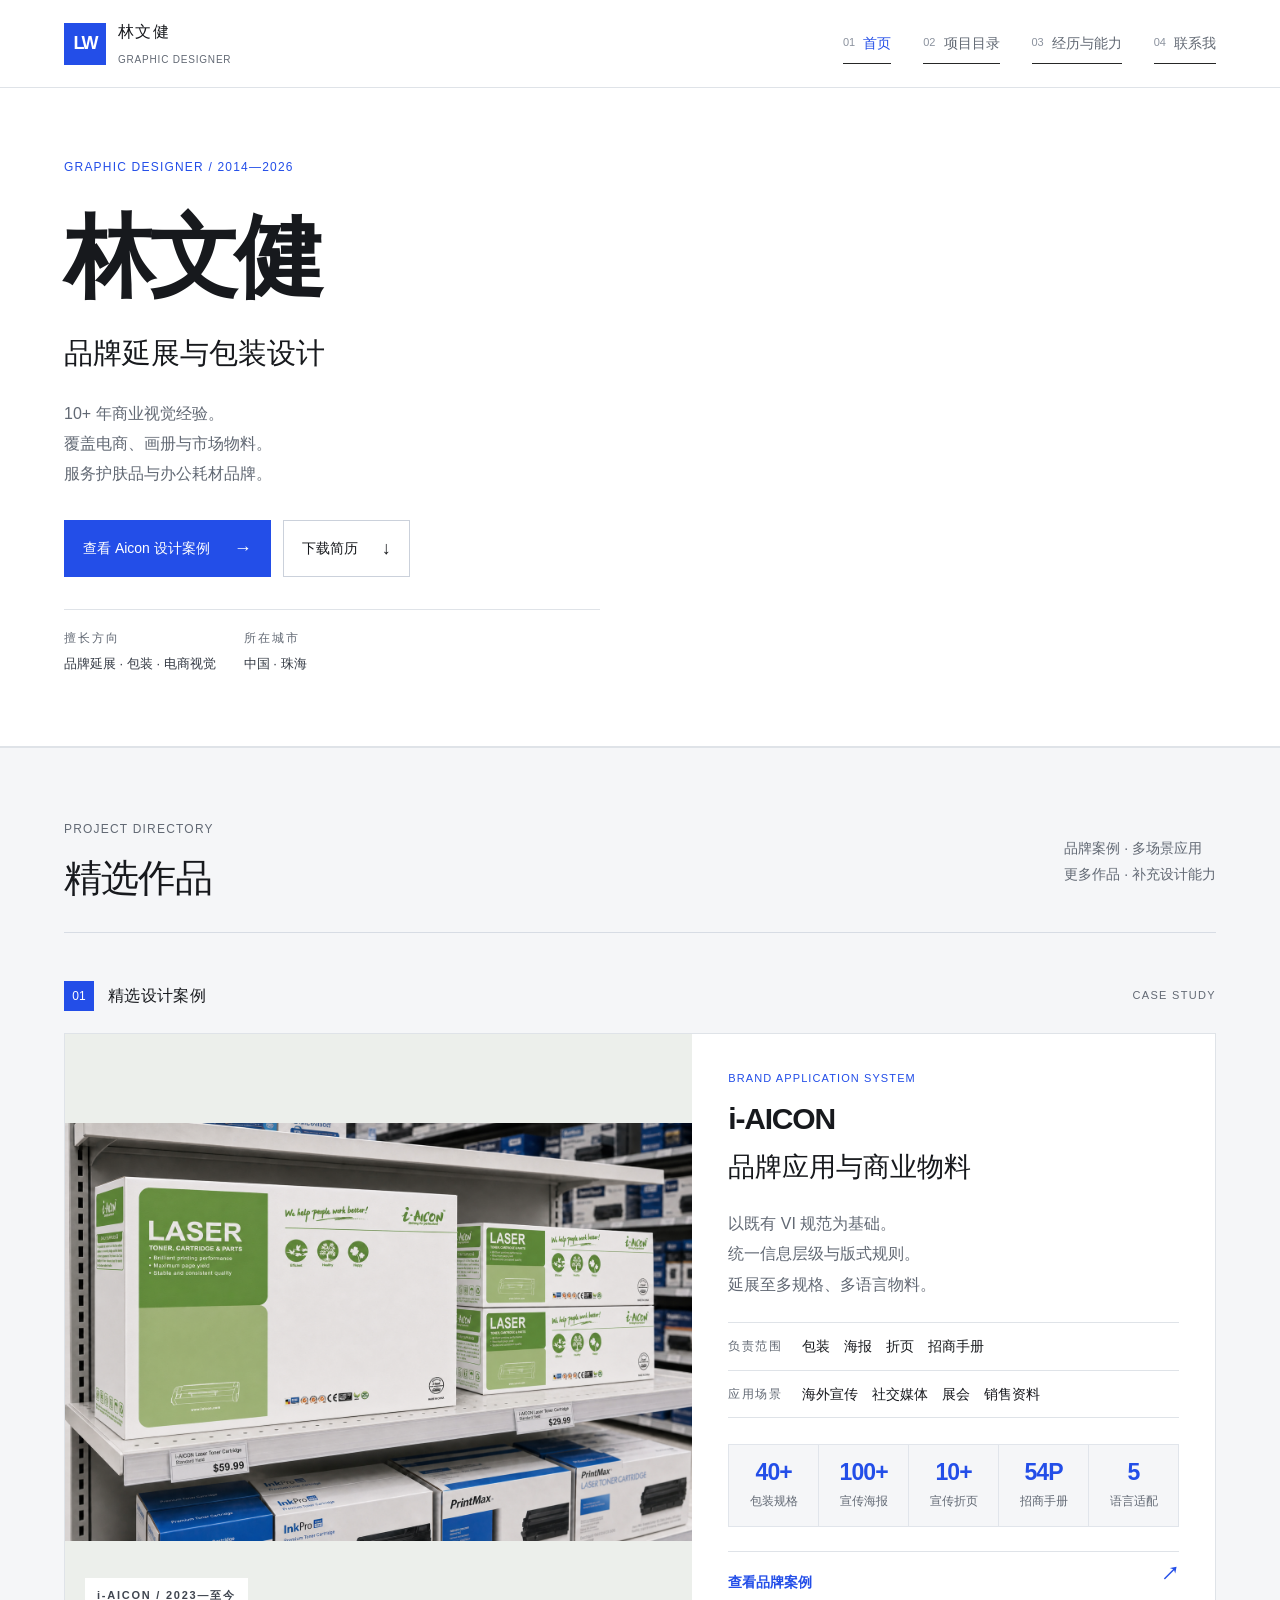
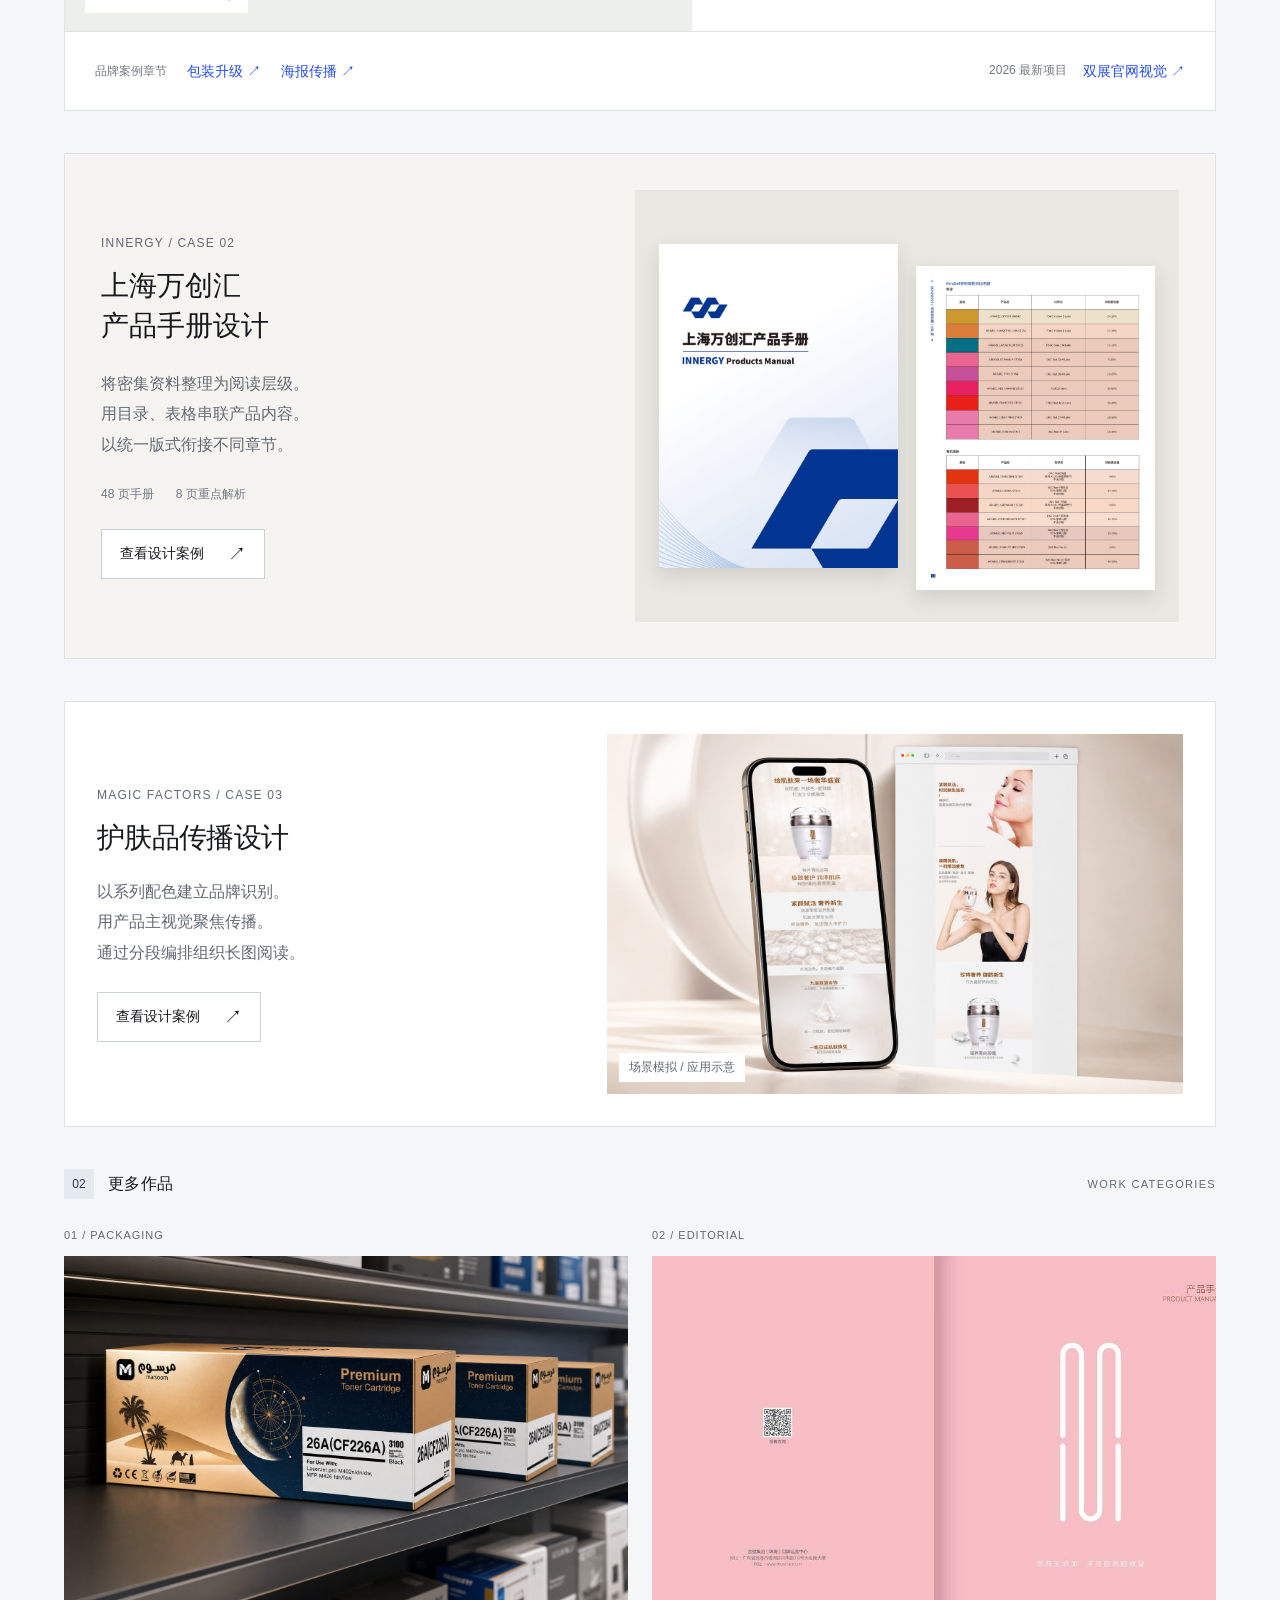
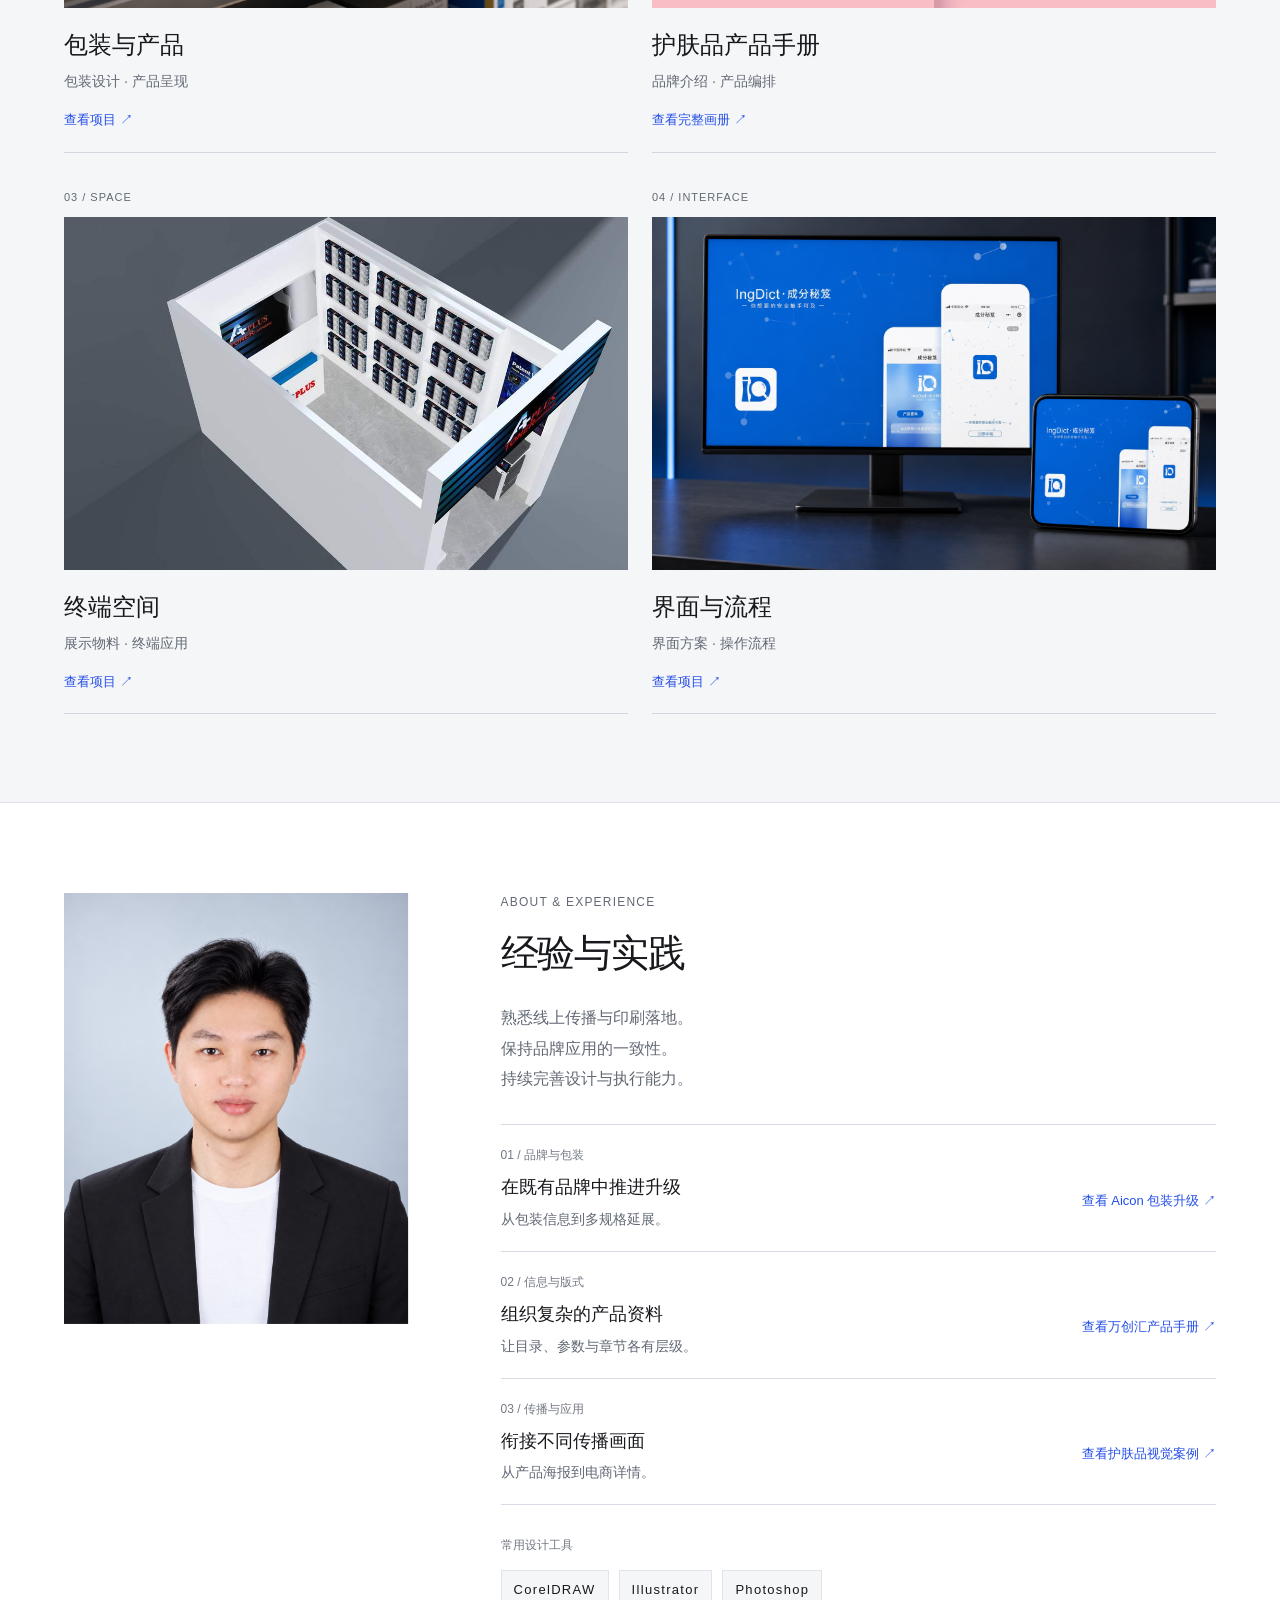
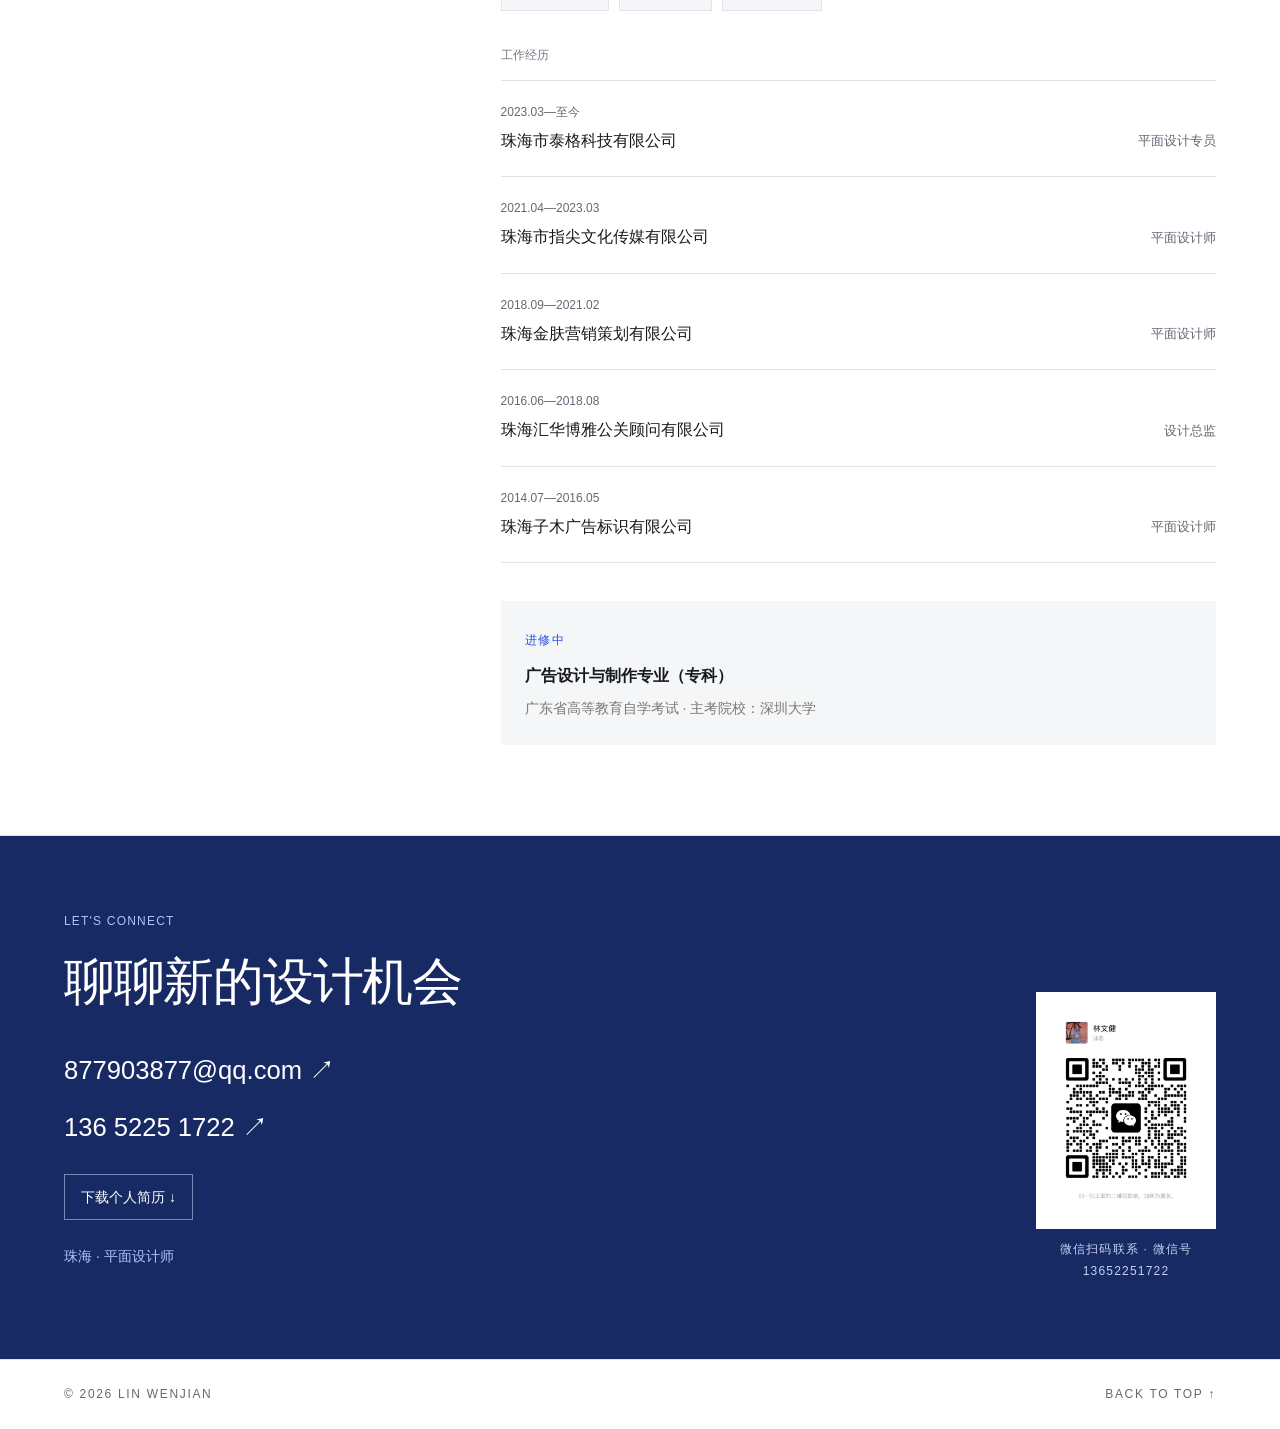
==== commit 4a079545: "Refresh portrait stylesheet cache" ====
--- a/index.html
+++ b/index.html
@@ -12,7 +12,7 @@
   <link rel="stylesheet" href="redesign.css" />
   <link rel="stylesheet" href="typography.css" />
   <link rel="stylesheet" href="comparison.css" />
-  <link rel="stylesheet" href="case-hierarchy.css" />
+  <link rel="stylesheet" href="case-hierarchy.css?v=portrait-v2" />
 </head>
 <body>
   <div class="site-loader" aria-hidden="true"><div><span>LIN WENJIAN / PORTFOLIO</span><strong>0%</strong><i></i></div></div>
--- a/case-hierarchy.css
+++ b/case-hierarchy.css
@@ -17,3 +17,6 @@
 .project-gallery[open]{inset:0;width:100%;max-width:100%;height:100dvh;grid-template-rows:auto minmax(0,1fr) auto 106px}
 .project-gallery>header{gap:16px;align-items:flex-start}.project-gallery>header>div{min-width:0}.project-gallery .gallery-close{flex:0 0 44px}.project-gallery>header h2{font-family:inherit;font-size:22px;line-height:1.45}.project-gallery>header span{display:block;line-height:1.7;letter-spacing:0}.project-gallery>header p{font-size:12px;line-height:1.6}.gallery-stage,.gallery-thumbs{min-width:0}.zoom-viewer[open]{width:100%;max-width:100%;height:100dvh}
 @media(max-width:700px){.project-gallery[open]{grid-template-rows:auto minmax(0,1fr) auto 92px}.project-gallery>header{padding:16px;gap:12px}.project-gallery>header h2{font-size:20px}.project-gallery>header span{font-size:12px}.gallery-guidance{color:#aaa}.gallery-stage img{max-width:100%;max-height:100%}}
+.portrait{background-image:url('assets/profile/lin-wenjian-portrait-v2.png');background-size:cover;background-position:center;aspect-ratio:4/5;filter:none}
+@media(max-width:700px){.portrait{width:180px;aspect-ratio:4/5}}
+
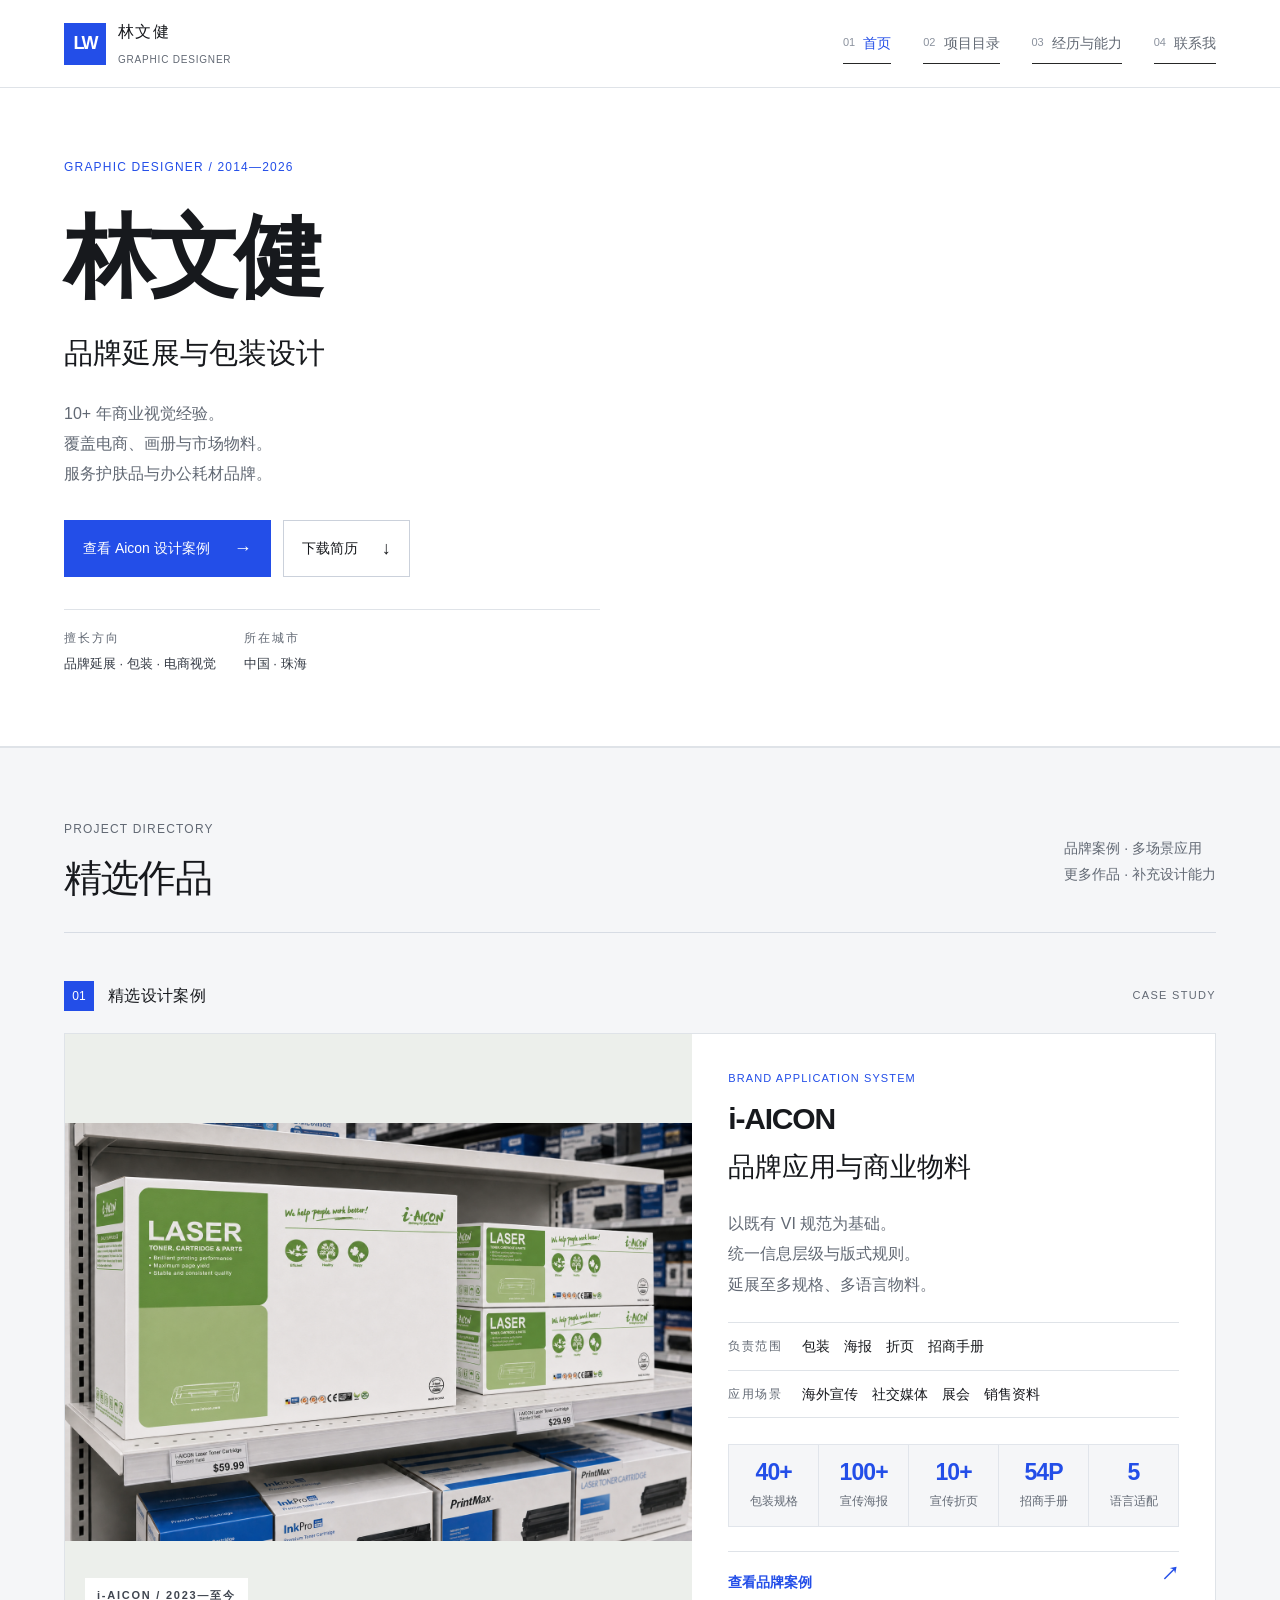
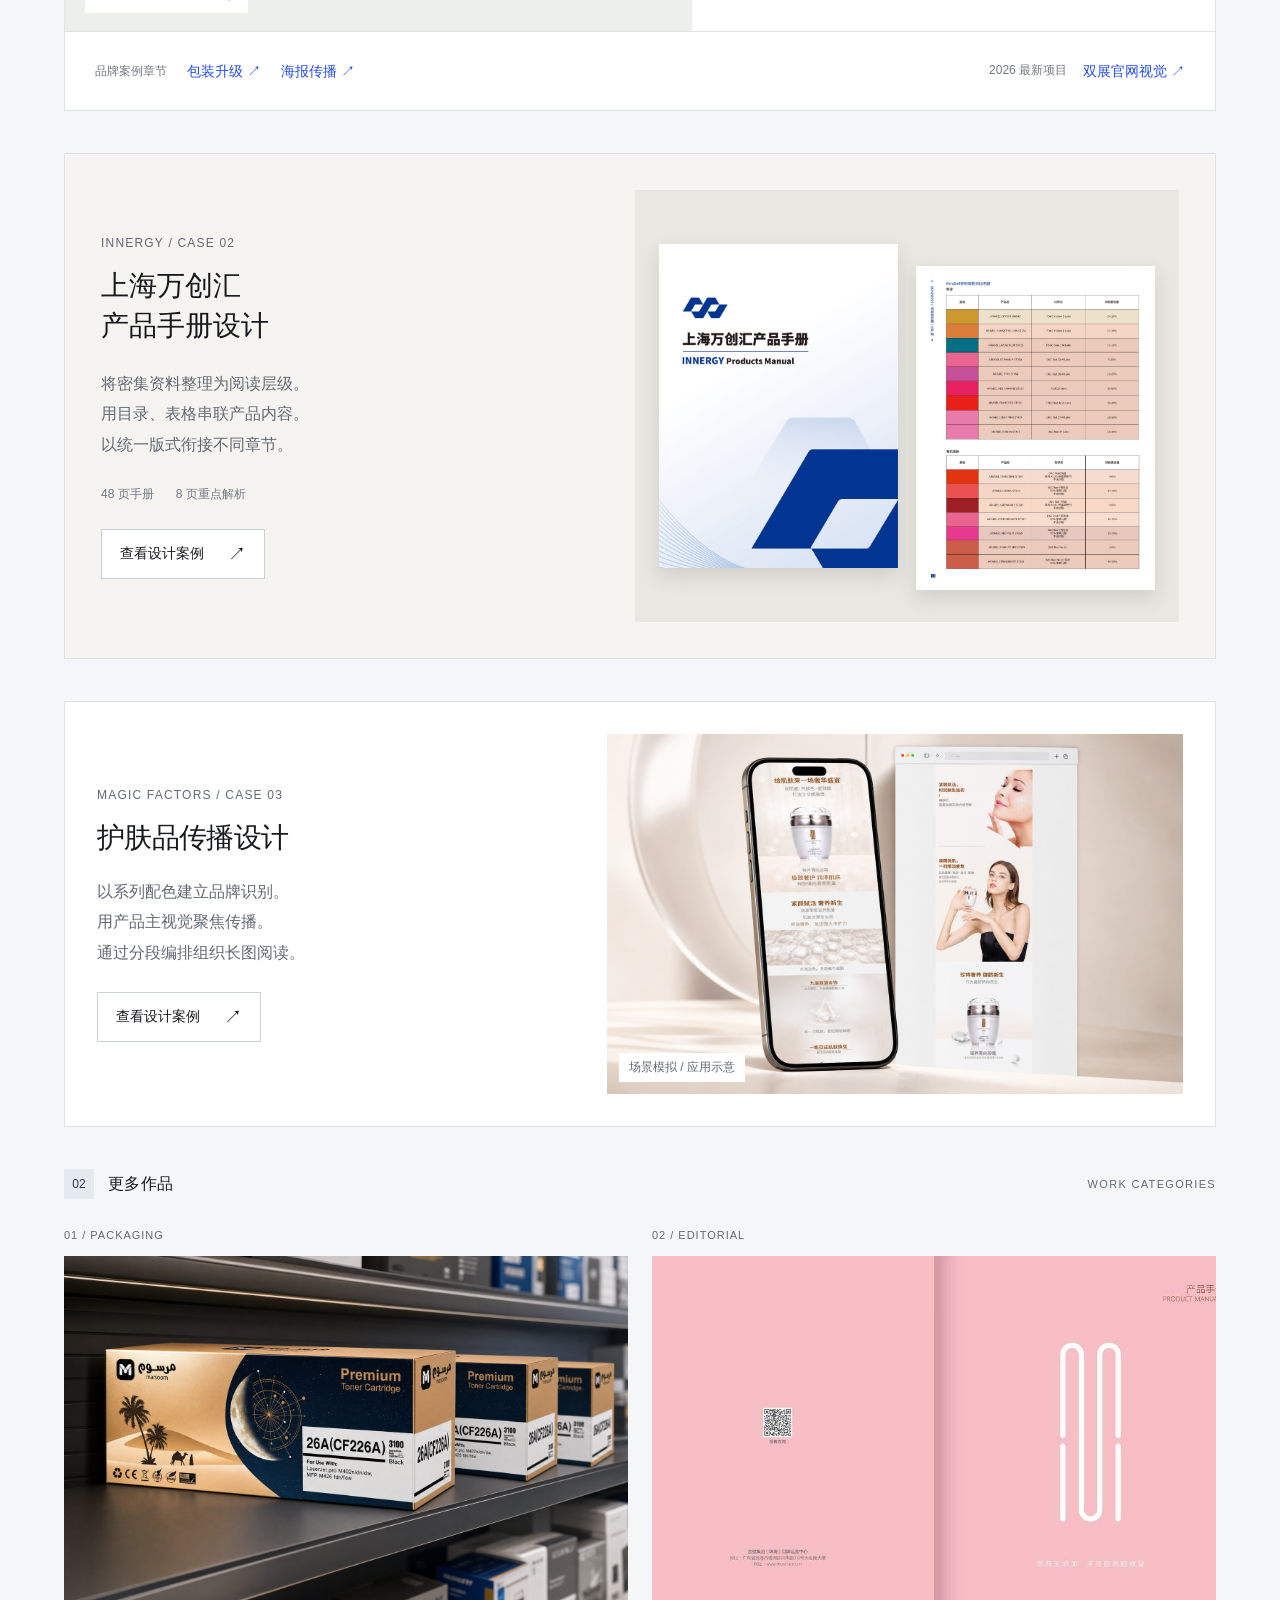
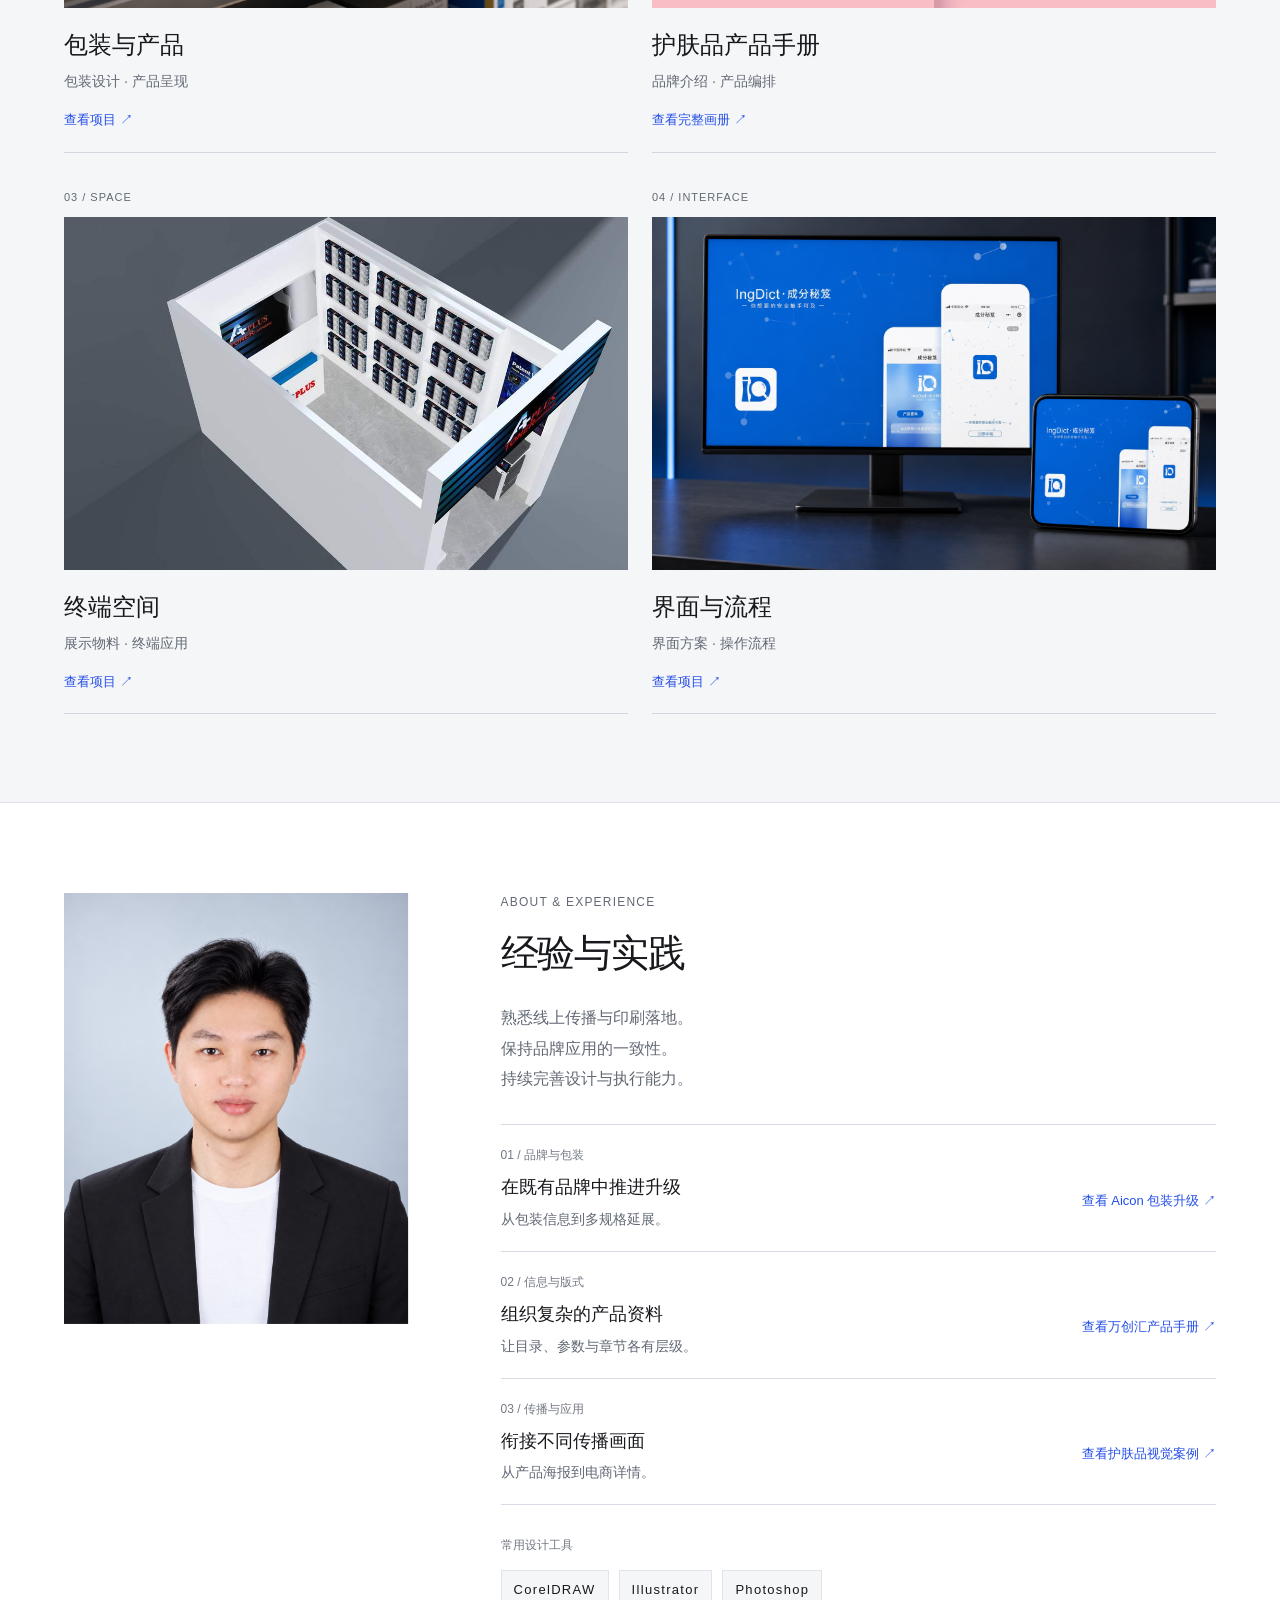
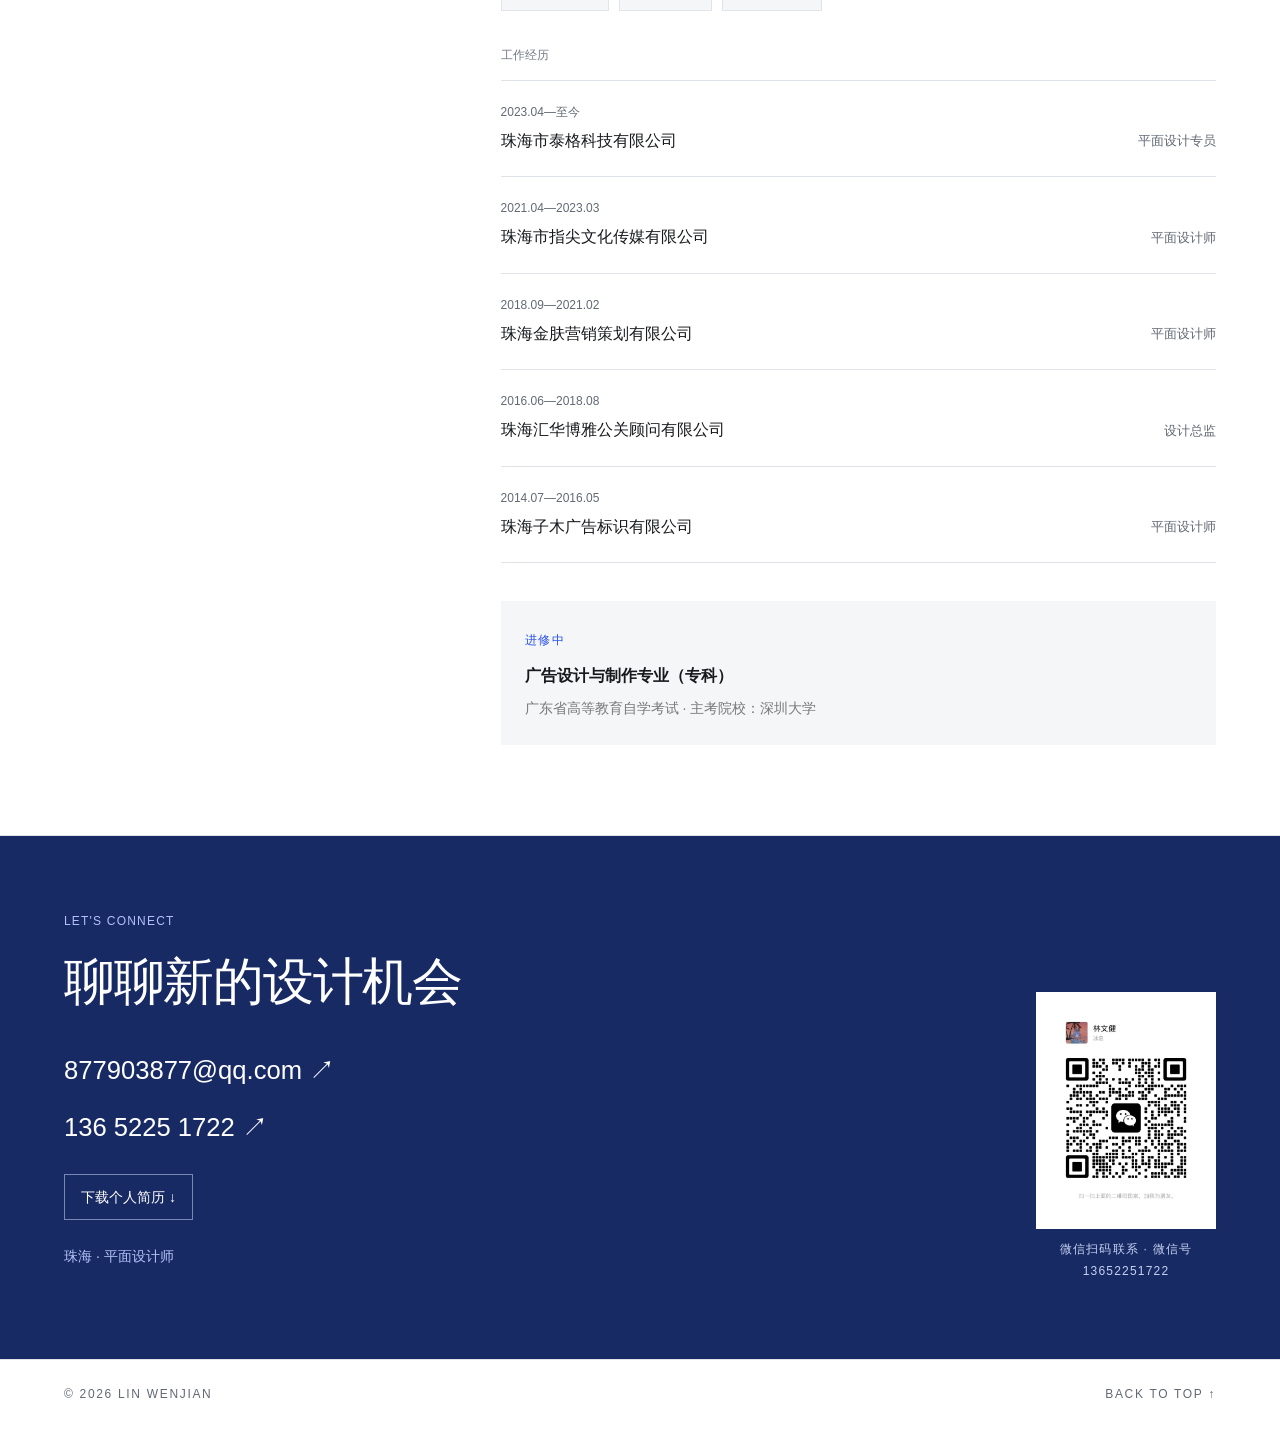
==== commit a3e64909: "Update downloadable resume and employment start month" ====
--- a/index.html
+++ b/index.html
@@ -40,7 +40,7 @@
         <h1>林文健</h1>
         <h2>品牌延展与包装设计</h2>
         <p class="summary"><span class="copy-line">10+ 年商业视觉经验。</span><span class="copy-line">覆盖电商、画册与市场物料。</span><span class="copy-line">服务护肤品与办公耗材品牌。</span></p>
-        <div class="intro-actions"><button type="button" class="intro-action primary" data-open-aicon>查看 Aicon 设计案例 <i>→</i></button><a class="intro-action" href="assets/profile/林文健简历.pdf" download>下载简历 <i>↓</i></a></div>
+        <div class="intro-actions"><button type="button" class="intro-action primary" data-open-aicon>查看 Aicon 设计案例 <i>→</i></button><a class="intro-action" href="assets/profile/林文健简历-20261029.pdf" download>下载简历 <i>↓</i></a></div>
         <div class="intro-meta"><div><span>擅长方向</span>品牌延展 · 包装 · 电商视觉</div><div><span>所在城市</span>中国 · 珠海</div></div>
       </div>
       <div class="hero-reserved" aria-hidden="true"></div>
@@ -89,7 +89,7 @@
       <div class="about-content"><p class="eyebrow">ABOUT & EXPERIENCE</p><h2>经验与实践</h2><p class="about-lead"><span class="copy-line">熟悉线上传播与印刷落地。</span><span class="copy-line">保持品牌应用的一致性。</span><span class="copy-line">持续完善设计与执行能力。</span></p>
         <div class="ability-evidence" aria-label="设计能力与案例"><button type="button" data-aicon-chapter="case-upgrade"><span>01 / 品牌与包装</span><strong>在既有品牌中推进升级</strong><p>从包装信息到多规格延展。</p><b>查看 Aicon 包装升级 ↗</b></button><button type="button" data-open-wanchuanghui><span>02 / 信息与版式</span><strong>组织复杂的产品资料</strong><p>让目录、参数与章节各有层级。</p><b>查看万创汇产品手册 ↗</b></button><button type="button" data-open-beauty><span>03 / 传播与应用</span><strong>衔接不同传播画面</strong><p>从产品海报到电商详情。</p><b>查看护肤品视觉案例 ↗</b></button></div><p class="experience-label">常用设计工具</p><div class="skills"><span>CorelDRAW</span><span>Illustrator</span><span>Photoshop</span></div>
         <p class="experience-label">工作经历</p><div class="timeline">
-          <div><time>2023.03—至今</time><h3>珠海市泰格科技有限公司</h3><p>平面设计专员</p></div>
+          <div><time>2023.04—至今</time><h3>珠海市泰格科技有限公司</h3><p>平面设计专员</p></div>
           <div><time>2021.04—2023.03</time><h3>珠海市指尖文化传媒有限公司</h3><p>平面设计师</p></div>
           <div><time>2018.09—2021.02</time><h3>珠海金肤营销策划有限公司</h3><p>平面设计师</p></div>
           <div><time>2016.06—2018.08</time><h3>珠海汇华博雅公关顾问有限公司</h3><p>设计总监</p></div>
@@ -99,7 +99,7 @@
       </div>
     </section>
 
-    <section class="contact" id="contact"><div><p class="eyebrow">LET'S CONNECT</p><h2>聊聊新的设计机会</h2><div class="contact-actions"><a href="mailto:877903877@qq.com">877903877@qq.com ↗</a><a href="tel:13652251722">136 5225 1722 ↗</a><a class="resume-link" href="assets/profile/林文健简历.pdf" download>下载个人简历 ↓</a></div><p>珠海 · 平面设计师</p></div><figure><img src="assets/profile/wechat.jpg" alt="林文健微信二维码" loading="lazy" decoding="async" /><figcaption>微信扫码联系 · 微信号 13652251722</figcaption></figure></section>
+    <section class="contact" id="contact"><div><p class="eyebrow">LET'S CONNECT</p><h2>聊聊新的设计机会</h2><div class="contact-actions"><a href="mailto:877903877@qq.com">877903877@qq.com ↗</a><a href="tel:13652251722">136 5225 1722 ↗</a><a class="resume-link" href="assets/profile/林文健简历-20261029.pdf" download>下载个人简历 ↓</a></div><p>珠海 · 平面设计师</p></div><figure><img src="assets/profile/wechat.jpg" alt="林文健微信二维码" loading="lazy" decoding="async" /><figcaption>微信扫码联系 · 微信号 13652251722</figcaption></figure></section>
     <footer><span>© 2026 LIN WENJIAN</span><a href="#top">BACK TO TOP ↑</a></footer>
   </main>
 
@@ -149,7 +149,7 @@
       <div class="study-content">
         <section class="study-hero study-hero--text case-section" id="case-overview">
           <div class="study-hero-copy">
-            <p>2023.03—至今 · 长期品牌视觉维护</p>
+            <p>2023.04—至今 · 长期品牌视觉维护</p>
             <h2>品牌应用与商业物料</h2>
             <p class="study-hero-lead">i-AICON 是办公耗材品牌。在既有 VI 规范基础上，我持续负责包装、海报、宣传折页与招商手册等物料。核心工作不是重做品牌，而是统一信息层级、建立可复用版式，并适配不同产品规格、语言和销售场景。</p>
             <div class="study-meta"><span>设计内容</span><b>包装升级 / 版式系统 / 海外宣传与销售物料</b><span>项目条件</span><b>既有 VI / 多规格 / 多语言 / 高频需求</b></div>
